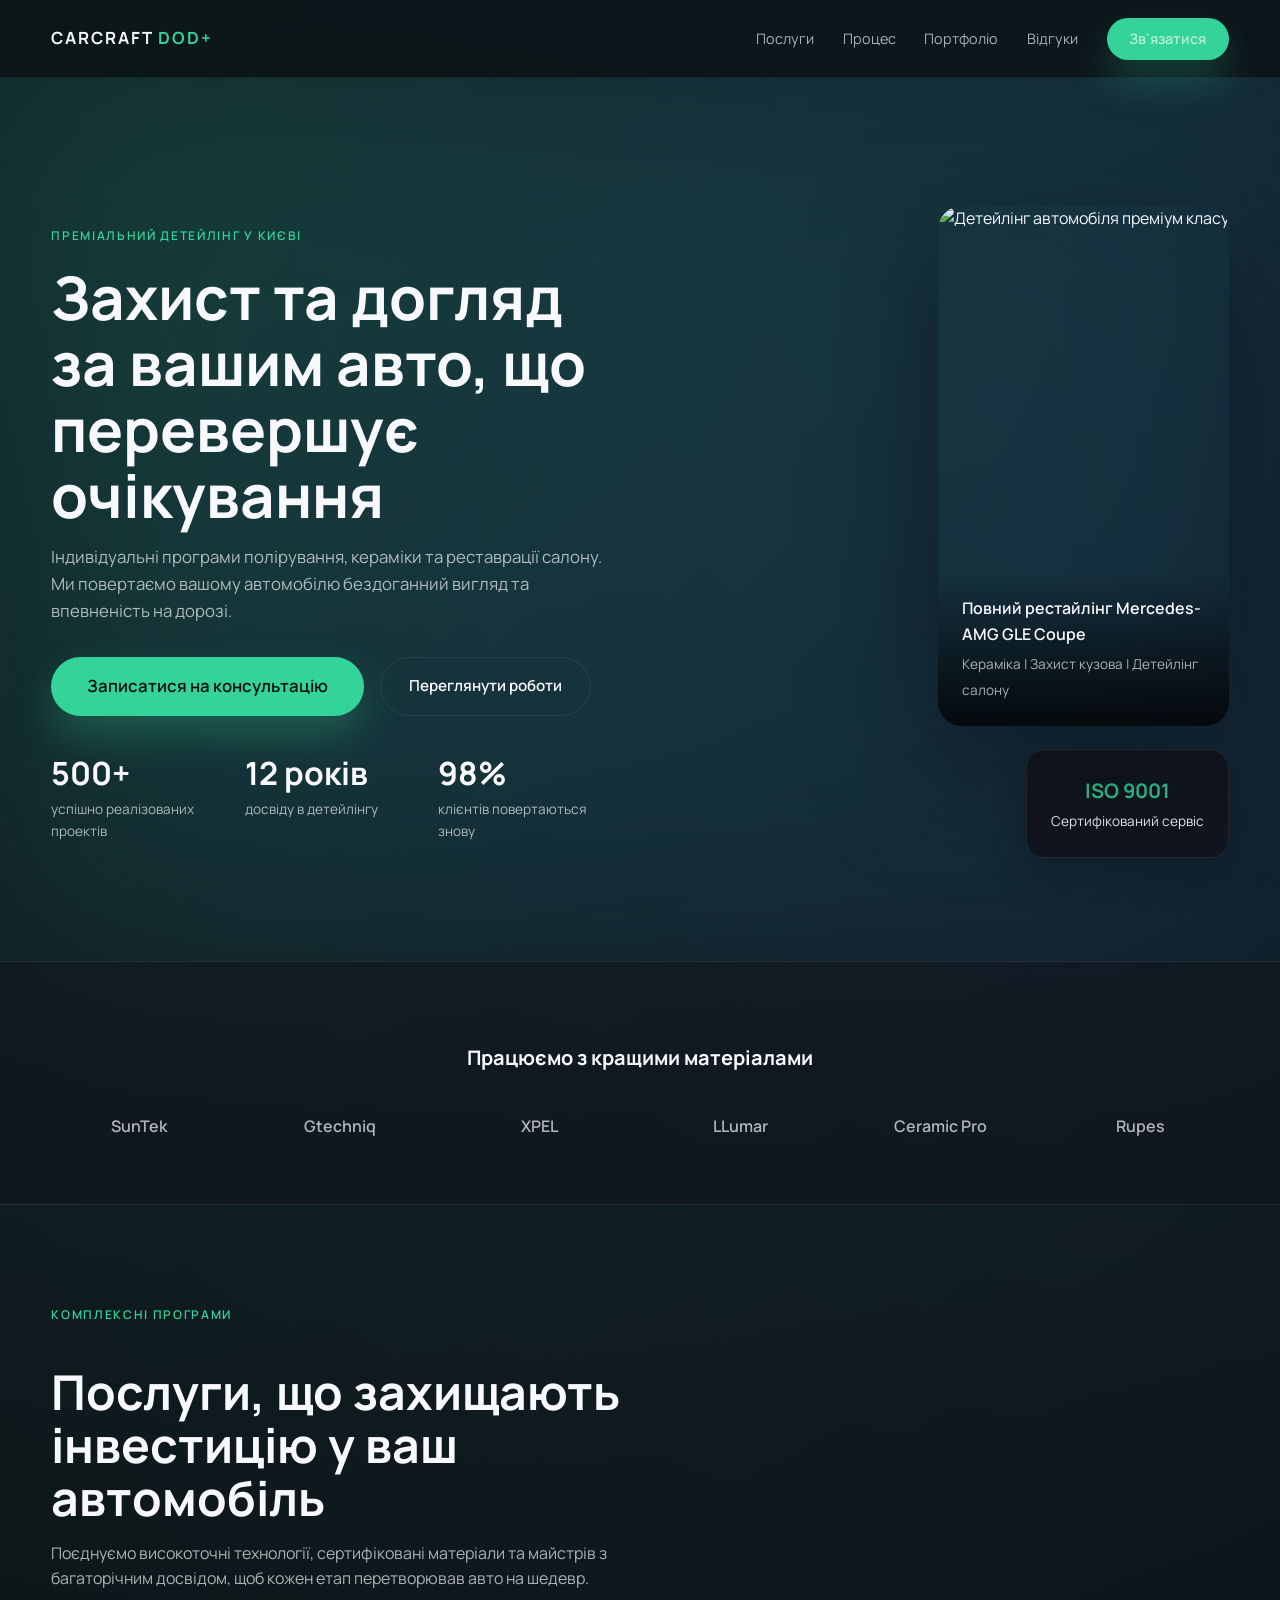
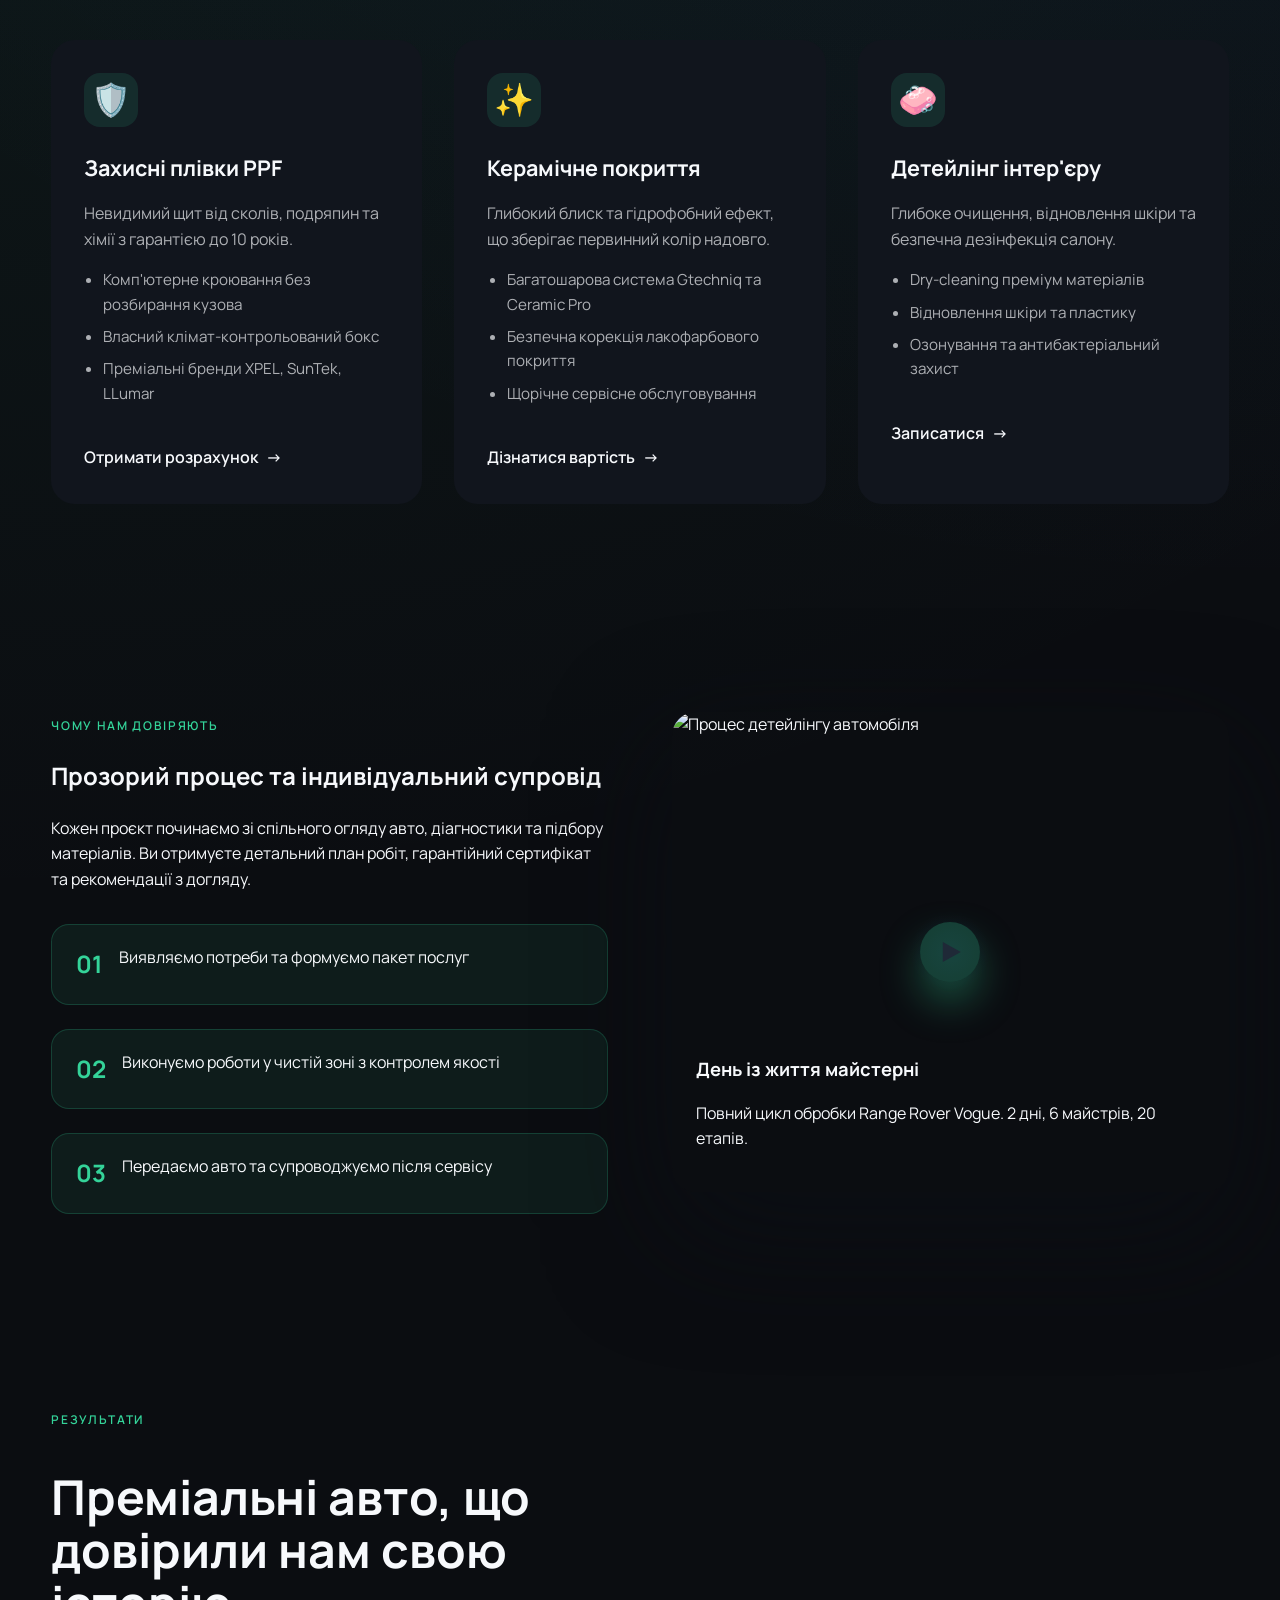
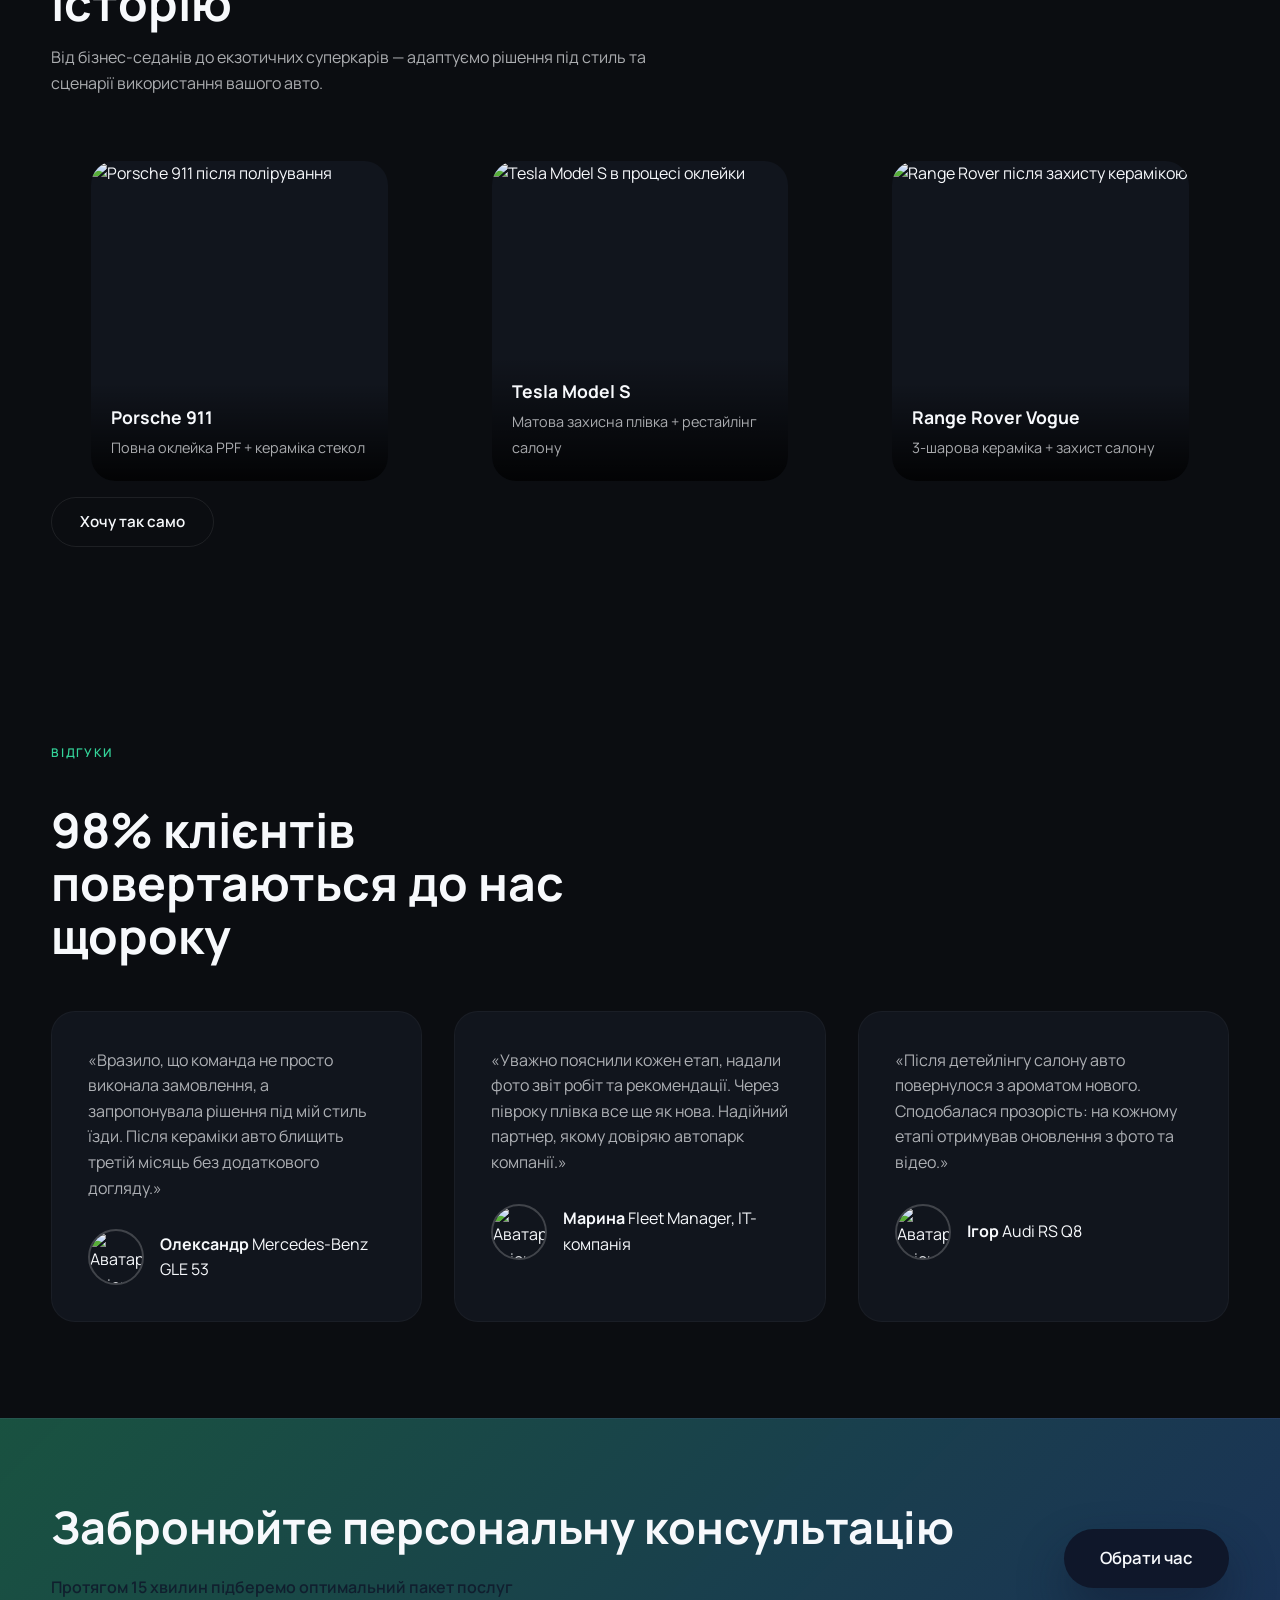
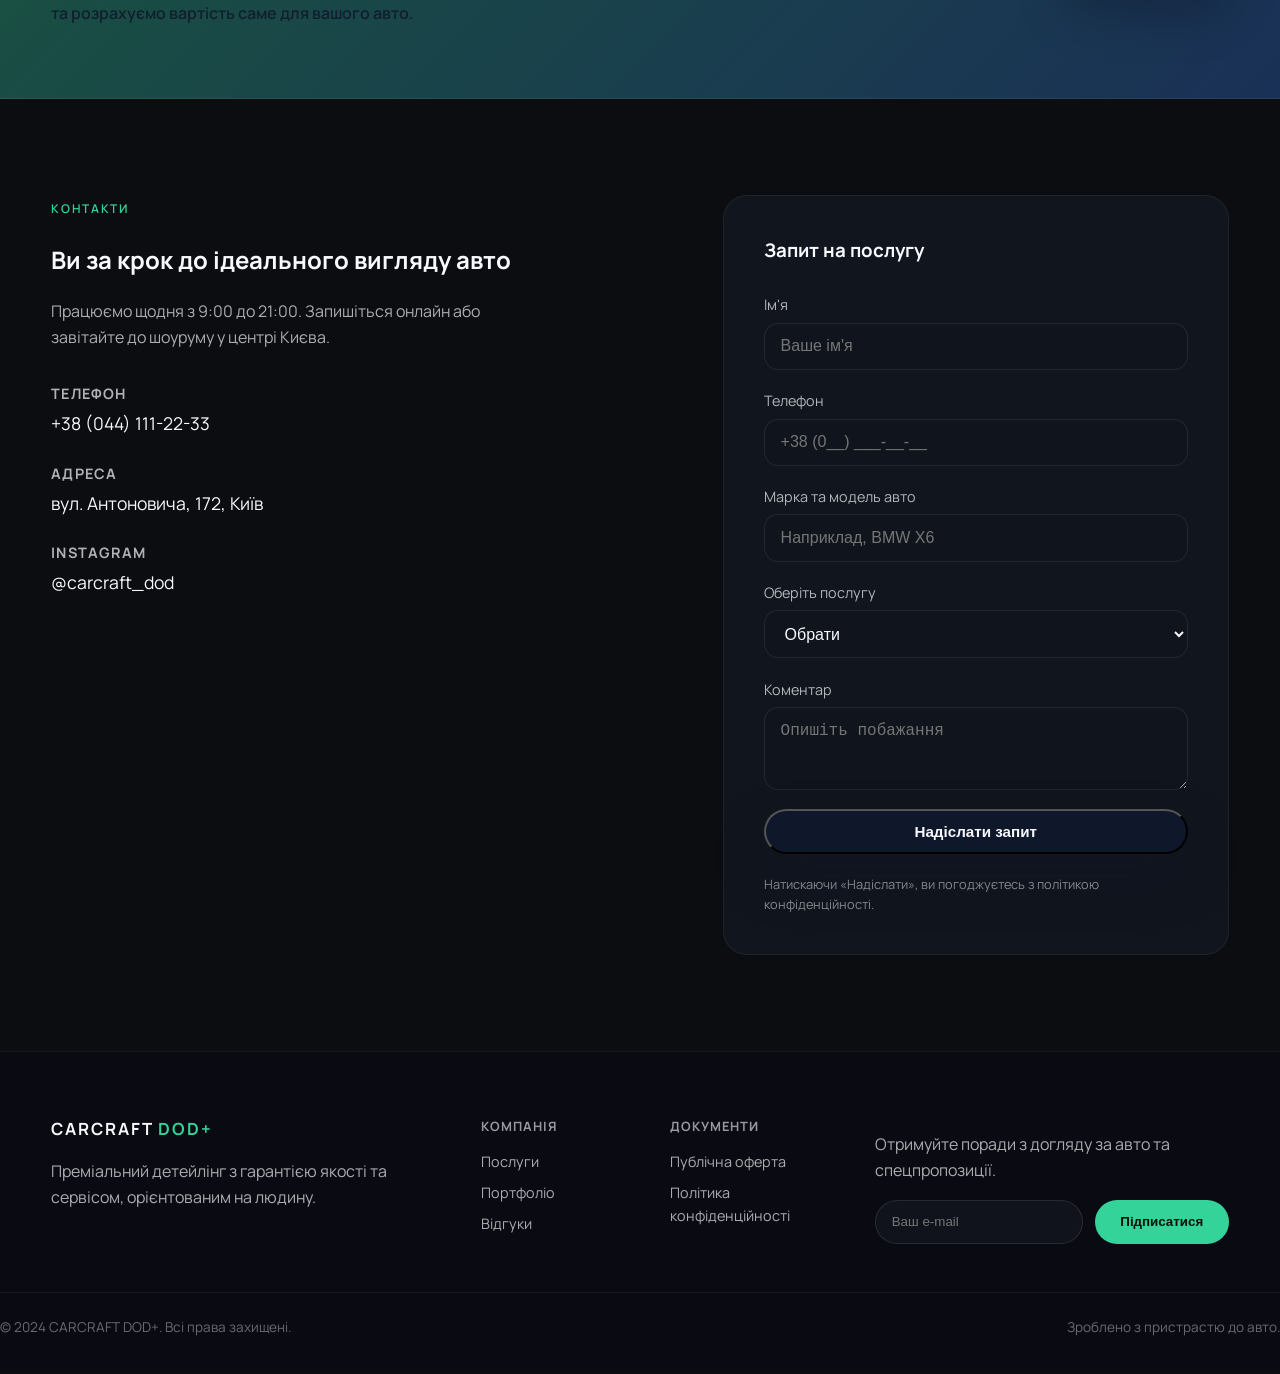
==== index.html @ 5744768d "Create premium CARCRAFT landing page" ====
<!DOCTYPE html>
<html lang="uk">
<head>
  <meta charset="UTF-8" />
  <meta name="viewport" content="width=device-width, initial-scale=1.0" />
  <title>CARCRAFT DOD+ — комплексний догляд за авто</title>
  <meta name="description" content="CARCRAFT DOD+ — преміальний детейлінг, захист та персоналізований догляд за автомобілем у Києві." />
  <link rel="preconnect" href="https://fonts.googleapis.com" />
  <link rel="preconnect" href="https://fonts.gstatic.com" crossorigin />
  <link href="https://fonts.googleapis.com/css2?family=Manrope:wght@400;500;600;700;800&display=swap" rel="stylesheet" />
  <link rel="stylesheet" href="styles.css" />
</head>
<body>
  <header class="site-header">
    <div class="container">
      <a href="#" class="logo">CARCRAFT <span>DOD+</span></a>
      <nav class="main-nav" aria-label="Головна навігація">
        <a href="#services">Послуги</a>
        <a href="#process">Процес</a>
        <a href="#gallery">Портфоліо</a>
        <a href="#testimonials">Відгуки</a>
        <a href="#contact" class="btn btn-sm">Зв'язатися</a>
      </nav>
      <button class="nav-toggle" aria-label="Меню">
        <span></span>
        <span></span>
      </button>
    </div>
  </header>

  <main>
    <section class="hero" id="hero">
      <div class="container">
        <div class="hero-content">
          <span class="eyebrow">Преміальний детейлінг у Києві</span>
          <h1>
            Захист та догляд за вашим авто, що перевершує очікування
          </h1>
          <p>
            Індивідуальні програми полірування, кераміки та реставрації салону. Ми повертаємо вашому автомобілю бездоганний вигляд та впевненість на дорозі.
          </p>
          <div class="hero-actions">
            <a href="#contact" class="btn btn-lg">Записатися на консультацію</a>
            <a href="#gallery" class="btn btn-outline">Переглянути роботи</a>
          </div>
          <dl class="hero-stats">
            <div>
              <dt>500+</dt>
              <dd>успішно реалізованих проектів</dd>
            </div>
            <div>
              <dt>12 років</dt>
              <dd>досвіду в детейлінгу</dd>
            </div>
            <div>
              <dt>98%</dt>
              <dd>клієнтів повертаються знову</dd>
            </div>
          </dl>
        </div>
        <div class="hero-media">
          <div class="hero-card">
            <img src="https://images.unsplash.com/photo-1549921296-3fd62c8c3f36?auto=format&fit=crop&w=1600&q=80" alt="Детейлінг автомобіля преміум класу" />
            <div class="hero-card__overlay">
              <p>Повний рестайлінг Mercedes-AMG GLE Coupe</p>
              <span>Кераміка | Захист кузова | Детейлінг салону</span>
            </div>
          </div>
          <div class="hero-badge">
            <strong>ISO 9001</strong>
            <span>Сертифікований сервіс</span>
          </div>
        </div>
      </div>
      <div class="hero-gradient"></div>
    </section>

    <section class="brands" aria-label="Партнери та сертифікати">
      <div class="container">
        <h2 class="section-title">Працюємо з кращими матеріалами</h2>
        <div class="brands-logos">
          <span>SunTek</span>
          <span>Gtechniq</span>
          <span>XPEL</span>
          <span>LLumar</span>
          <span>Ceramic Pro</span>
          <span>Rupes</span>
        </div>
      </div>
    </section>

    <section class="services" id="services">
      <div class="container">
        <div class="section-heading">
          <span class="eyebrow">Комплексні програми</span>
          <h2>Послуги, що захищають інвестицію у ваш автомобіль</h2>
          <p>
            Поєднуємо високоточні технології, сертифіковані матеріали та майстрів з багаторічним досвідом, щоб кожен етап перетворював авто на шедевр.
          </p>
        </div>
        <div class="service-grid">
          <article class="service-card">
            <div class="service-card__icon">🛡️</div>
            <h3>Захисні плівки PPF</h3>
            <p>Невидимий щит від сколів, подряпин та хімії з гарантією до 10 років.</p>
            <ul>
              <li>Комп'ютерне кроювання без розбирання кузова</li>
              <li>Власний клімат-контрольований бокс</li>
              <li>Преміальні бренди XPEL, SunTek, LLumar</li>
            </ul>
            <a href="#contact" class="service-card__cta">Отримати розрахунок</a>
          </article>
          <article class="service-card">
            <div class="service-card__icon">✨</div>
            <h3>Керамічне покриття</h3>
            <p>Глибокий блиск та гідрофобний ефект, що зберігає первинний колір надовго.</p>
            <ul>
              <li>Багатошарова система Gtechniq та Ceramic Pro</li>
              <li>Безпечна корекція лакофарбового покриття</li>
              <li>Щорічне сервісне обслуговування</li>
            </ul>
            <a href="#contact" class="service-card__cta">Дізнатися вартість</a>
          </article>
          <article class="service-card">
            <div class="service-card__icon">🧼</div>
            <h3>Детейлінг інтер'єру</h3>
            <p>Глибоке очищення, відновлення шкіри та безпечна дезінфекція салону.</p>
            <ul>
              <li>Dry-cleaning преміум матеріалів</li>
              <li>Відновлення шкіри та пластику</li>
              <li>Озонування та антибактеріальний захист</li>
            </ul>
            <a href="#contact" class="service-card__cta">Записатися</a>
          </article>
        </div>
      </div>
    </section>

    <section class="process" id="process">
      <div class="container">
        <div class="process-text">
          <span class="eyebrow">Чому нам довіряють</span>
          <h2>Прозорий процес та індивідуальний супровід</h2>
          <p>
            Кожен проєкт починаємо зі спільного огляду авто, діагностики та підбору матеріалів. Ви отримуєте детальний план робіт, гарантійний сертифікат та рекомендації з догляду.
          </p>
          <div class="process-highlights">
            <div>
              <strong>01</strong>
              <span>Виявляємо потреби та формуємо пакет послуг</span>
            </div>
            <div>
              <strong>02</strong>
              <span>Виконуємо роботи у чистій зоні з контролем якості</span>
            </div>
            <div>
              <strong>03</strong>
              <span>Передаємо авто та супроводжуємо після сервісу</span>
            </div>
          </div>
        </div>
        <div class="process-media">
          <div class="video-card">
            <img src="https://images.unsplash.com/photo-1489515217757-5fd1be406fef?auto=format&fit=crop&w=1600&q=80" alt="Процес детейлінгу автомобіля" />
            <button class="play-button" aria-label="Переглянути відео про процес"></button>
            <div class="video-card__caption">
              <strong>День із життя майстерні</strong>
              <p>Повний цикл обробки Range Rover Vogue. 2 дні, 6 майстрів, 20 етапів.</p>
            </div>
          </div>
        </div>
      </div>
    </section>

    <section class="results" id="gallery">
      <div class="container">
        <div class="section-heading">
          <span class="eyebrow">Результати</span>
          <h2>Преміальні авто, що довірили нам свою історію</h2>
          <p>Від бізнес-седанів до екзотичних суперкарів — адаптуємо рішення під стиль та сценарії використання вашого авто.</p>
        </div>
        <div class="results-gallery">
          <figure class="gallery-item">
            <img src="https://images.unsplash.com/photo-1519641471654-76ce0107ad1b?auto=format&fit=crop&w=1200&q=80" alt="Porsche 911 після полірування" />
            <figcaption>
              <strong>Porsche 911</strong>
              <span>Повна оклейка PPF + кераміка стекол</span>
            </figcaption>
          </figure>
          <figure class="gallery-item">
            <img src="https://images.unsplash.com/photo-1523983388277-336a66bf9bcd?auto=format&fit=crop&w=1200&q=80" alt="Tesla Model S в процесі оклейки" />
            <figcaption>
              <strong>Tesla Model S</strong>
              <span>Матова захисна плівка + рестайлінг салону</span>
            </figcaption>
          </figure>
          <figure class="gallery-item">
            <img src="https://images.unsplash.com/photo-1503736334956-4c8f8e92946d?auto=format&fit=crop&w=1200&q=80" alt="Range Rover після захисту керамікою" />
            <figcaption>
              <strong>Range Rover Vogue</strong>
              <span>3-шарова кераміка + захист салону</span>
            </figcaption>
          </figure>
        </div>
        <a href="#contact" class="btn btn-outline">Хочу так само</a>
      </div>
    </section>

    <section class="testimonials" id="testimonials">
      <div class="container">
        <div class="section-heading">
          <span class="eyebrow">Відгуки</span>
          <h2>98% клієнтів повертаються до нас щороку</h2>
        </div>
        <div class="testimonial-grid">
          <article class="testimonial-card">
            <blockquote>
              «Вразило, що команда не просто виконала замовлення, а запропонувала рішення під мій стиль їзди. Після кераміки авто блищить третій місяць без додаткового догляду.»
            </blockquote>
            <div class="testimonial-author">
              <img src="https://images.unsplash.com/photo-1535713875002-d1d0cf377fde?auto=format&fit=crop&w=200&q=80" alt="Аватар клієнта" />
              <div>
                <strong>Олександр</strong>
                <span>Mercedes-Benz GLE 53</span>
              </div>
            </div>
          </article>
          <article class="testimonial-card">
            <blockquote>
              «Уважно пояснили кожен етап, надали фото звіт робіт та рекомендації. Через півроку плівка все ще як нова. Надійний партнер, якому довіряю автопарк компанії.»
            </blockquote>
            <div class="testimonial-author">
              <img src="https://images.unsplash.com/photo-1544723795-3fb6469f5b39?auto=format&fit=crop&w=200&q=80" alt="Аватар клієнта" />
              <div>
                <strong>Марина</strong>
                <span>Fleet Manager, IT-компанія</span>
              </div>
            </div>
          </article>
          <article class="testimonial-card">
            <blockquote>
              «Після детейлінгу салону авто повернулося з ароматом нового. Сподобалася прозорість: на кожному етапі отримував оновлення з фото та відео.»
            </blockquote>
            <div class="testimonial-author">
              <img src="https://images.unsplash.com/photo-1521572267360-ee0c2909d518?auto=format&fit=crop&w=200&q=80" alt="Аватар клієнта" />
              <div>
                <strong>Ігор</strong>
                <span>Audi RS Q8</span>
              </div>
            </div>
          </article>
        </div>
      </div>
    </section>

    <section class="cta" id="cta">
      <div class="container">
        <div class="cta-content">
          <h2>Забронюйте персональну консультацію</h2>
          <p>Протягом 15 хвилин підберемо оптимальний пакет послуг та розрахуємо вартість саме для вашого авто.</p>
        </div>
        <a href="#contact" class="btn btn-lg btn-dark">Обрати час</a>
      </div>
    </section>

    <section class="contact" id="contact">
      <div class="container">
        <div class="contact-intro">
          <span class="eyebrow">Контакти</span>
          <h2>Ви за крок до ідеального вигляду авто</h2>
          <p>Працюємо щодня з 9:00 до 21:00. Запишіться онлайн або завітайте до шоуруму у центрі Києва.</p>
          <div class="contact-details">
            <div>
              <strong>Телефон</strong>
              <a href="tel:+380441112233">+38 (044) 111-22-33</a>
            </div>
            <div>
              <strong>Адреса</strong>
              <span>вул. Антоновича, 172, Київ</span>
            </div>
            <div>
              <strong>Instagram</strong>
              <a href="https://instagram.com/carcraft_dod" target="_blank" rel="noopener">@carcraft_dod</a>
            </div>
          </div>
        </div>
        <form class="contact-form">
          <h3>Запит на послугу</h3>
          <label>
            Ім'я
            <input type="text" name="name" placeholder="Ваше ім'я" required />
          </label>
          <label>
            Телефон
            <input type="tel" name="phone" placeholder="+38 (0__) ___-__-__" required />
          </label>
          <label>
            Марка та модель авто
            <input type="text" name="car" placeholder="Наприклад, BMW X6" required />
          </label>
          <label>
            Оберіть послугу
            <select name="service" required>
              <option value="">Обрати</option>
              <option value="ppf">Захисна плівка PPF</option>
              <option value="ceramic">Керамічне покриття</option>
              <option value="interior">Детейлінг салону</option>
              <option value="complex">Комплексний пакет</option>
            </select>
          </label>
          <label>
            Коментар
            <textarea name="message" rows="3" placeholder="Опишіть побажання"></textarea>
          </label>
          <button type="submit" class="btn btn-dark">Надіслати запит</button>
          <p class="form-note">Натискаючи «Надіслати», ви погоджуєтесь з політикою конфіденційності.</p>
        </form>
      </div>
    </section>
  </main>

  <footer class="site-footer">
    <div class="container">
      <div class="footer-brand">
        <a href="#" class="logo">CARCRAFT <span>DOD+</span></a>
        <p>Преміальний детейлінг з гарантією якості та сервісом, орієнтованим на людину.</p>
      </div>
      <div class="footer-links">
        <div>
          <strong>Компанія</strong>
          <a href="#services">Послуги</a>
          <a href="#gallery">Портфоліо</a>
          <a href="#testimonials">Відгуки</a>
        </div>
        <div>
          <strong>Документи</strong>
          <a href="#">Публічна оферта</a>
          <a href="#">Політика конфіденційності</a>
        </div>
      </div>
      <div class="footer-cta">
        <p>Отримуйте поради з догляду за авто та спецпропозиції.</p>
        <form class="newsletter" aria-label="Підписка на новини">
          <input type="email" placeholder="Ваш e-mail" required />
          <button type="submit">Підписатися</button>
        </form>
      </div>
    </div>
    <div class="footer-bottom">
      <span>© 2024 CARCRAFT DOD+. Всі права захищені.</span>
      <span>Зроблено з пристрастю до авто.</span>
    </div>
  </footer>

  <script>
    const navToggle = document.querySelector('.nav-toggle');
    const nav = document.querySelector('.main-nav');

    navToggle.addEventListener('click', () => {
      nav.classList.toggle('is-open');
      navToggle.classList.toggle('is-active');
    });
  </script>
</body>
</html>
---- styles.css ----
:root {
  --bg: #0b0d11;
  --bg-soft: #11151d;
  --bg-alt: #171c26;
  --accent: #34d399;
  --accent-soft: rgba(52, 211, 153, 0.1);
  --text: #f7f9fc;
  --text-muted: rgba(247, 249, 252, 0.68);
  --border: rgba(255, 255, 255, 0.08);
  --gradient: linear-gradient(135deg, rgba(52, 211, 153, 0.35), rgba(59, 130, 246, 0.3));
  --container-width: min(1180px, 92vw);
  --shadow: 0 40px 120px rgba(12, 15, 22, 0.6);
  --radius-lg: 24px;
  --radius-md: 18px;
  --radius-sm: 12px;
}

* {
  box-sizing: border-box;
}

body {
  margin: 0;
  font-family: 'Manrope', sans-serif;
  background: radial-gradient(circle at top left, rgba(52, 211, 153, 0.12), transparent 40%),
    radial-gradient(circle at top right, rgba(59, 130, 246, 0.12), transparent 35%), var(--bg);
  color: var(--text);
  line-height: 1.6;
  overflow-x: hidden;
}

a {
  color: inherit;
  text-decoration: none;
}

img {
  max-width: 100%;
  display: block;
  border-radius: var(--radius-md);
}

.container {
  width: var(--container-width);
  margin: 0 auto;
}

.eyebrow {
  display: inline-flex;
  align-items: center;
  gap: 0.5rem;
  letter-spacing: 0.14em;
  text-transform: uppercase;
  font-weight: 600;
  font-size: 0.75rem;
  color: var(--accent);
}

.section-heading {
  max-width: 620px;
  margin-bottom: 3rem;
}

.section-heading h2 {
  font-size: clamp(2rem, 4vw, 3rem);
  line-height: 1.1;
  margin-bottom: 1rem;
}

.section-heading p {
  color: var(--text-muted);
}

.btn {
  display: inline-flex;
  align-items: center;
  justify-content: center;
  gap: 0.5rem;
  border-radius: 999px;
  padding: 0.75rem 1.75rem;
  font-weight: 600;
  font-size: 0.95rem;
  transition: transform 0.2s ease, box-shadow 0.2s ease, background 0.2s ease, color 0.2s ease;
}

.btn-lg {
  padding: 1rem 2.25rem;
  font-size: 1.05rem;
}

.btn-sm {
  padding: 0.6rem 1.4rem;
  font-size: 0.85rem;
}

.btn,
.btn-dark {
  background: var(--accent);
  color: #02120a;
  box-shadow: 0 20px 40px rgba(52, 211, 153, 0.25);
}

.btn:hover,
.btn:focus-visible {
  transform: translateY(-2px);
  box-shadow: 0 24px 48px rgba(52, 211, 153, 0.35);
}

.btn-outline {
  border: 1px solid var(--border);
  background: transparent;
  color: var(--text);
  box-shadow: none;
}

.btn-outline:hover,
.btn-outline:focus-visible {
  border-color: rgba(247, 249, 252, 0.3);
  background: rgba(247, 249, 252, 0.08);
}

.btn-dark {
  background: #0f172a;
  color: var(--text);
  box-shadow: 0 24px 48px rgba(15, 23, 42, 0.45);
}

.btn-dark:hover,
.btn-dark:focus-visible {
  background: #111c36;
}

.site-header {
  position: sticky;
  top: 0;
  z-index: 1000;
  backdrop-filter: blur(18px);
  background: rgba(11, 13, 17, 0.7);
  border-bottom: 1px solid rgba(255, 255, 255, 0.05);
}

.site-header .container {
  display: flex;
  align-items: center;
  justify-content: space-between;
  padding: 1.1rem 0;
}

.logo {
  font-size: 1.05rem;
  font-weight: 700;
  letter-spacing: 0.12em;
  text-transform: uppercase;
}

.logo span {
  color: var(--accent);
}

.main-nav {
  display: flex;
  align-items: center;
  gap: 1.8rem;
}

.main-nav a {
  color: var(--text-muted);
  font-size: 0.9rem;
  transition: color 0.2s ease;
}

.main-nav a:hover,
.main-nav a:focus-visible {
  color: var(--text);
}

.nav-toggle {
  display: none;
  width: 42px;
  height: 42px;
  border: 1px solid var(--border);
  background: transparent;
  border-radius: 50%;
  position: relative;
}

.nav-toggle span {
  position: absolute;
  left: 50%;
  width: 18px;
  height: 2px;
  background: var(--text);
  transform: translateX(-50%);
  transition: transform 0.2s ease, opacity 0.2s ease;
}

.nav-toggle span:first-child {
  top: 16px;
}

.nav-toggle span:last-child {
  bottom: 16px;
}

.nav-toggle.is-active span:first-child {
  transform: translate(-50%, 5px) rotate(45deg);
}

.nav-toggle.is-active span:last-child {
  transform: translate(-50%, -5px) rotate(-45deg);
}

.hero {
  position: relative;
  padding: clamp(6rem, 10vw, 9rem) 0 clamp(5rem, 8vw, 8rem);
}

.hero .container {
  display: grid;
  grid-template-columns: repeat(2, minmax(0, 1fr));
  gap: 4rem;
  align-items: center;
}

.hero-content h1 {
  font-size: clamp(2.75rem, 5vw, 3.75rem);
  line-height: 1.1;
  margin: 1rem 0;
}

.hero-content p {
  color: var(--text-muted);
  font-size: 1.05rem;
  margin-bottom: 2rem;
}

.hero-actions {
  display: flex;
  flex-wrap: wrap;
  gap: 1rem;
  margin-bottom: 2rem;
}

.hero-stats {
  display: grid;
  grid-template-columns: repeat(3, minmax(0, 1fr));
  gap: 1.5rem;
  margin: 0;
}

.hero-stats dt {
  font-size: 2rem;
  font-weight: 700;
}

.hero-stats dd {
  margin: 0;
  color: var(--text-muted);
  font-size: 0.85rem;
}

.hero-media {
  position: relative;
  display: grid;
  gap: 1.5rem;
  justify-items: end;
}

.hero-card {
  position: relative;
  border-radius: var(--radius-lg);
  overflow: hidden;
  box-shadow: var(--shadow);
}

.hero-card img {
  height: 520px;
  object-fit: cover;
}

.hero-card__overlay {
  position: absolute;
  bottom: 0;
  left: 0;
  right: 0;
  padding: 1.5rem;
  background: linear-gradient(180deg, transparent, rgba(0, 0, 0, 0.8));
}

.hero-card__overlay p {
  font-weight: 600;
  margin: 0 0 0.25rem;
}

.hero-card__overlay span {
  font-size: 0.85rem;
  color: var(--text-muted);
}

.hero-badge {
  display: inline-flex;
  flex-direction: column;
  align-items: center;
  gap: 0.25rem;
  padding: 1.5rem;
  border-radius: var(--radius-md);
  border: 1px solid var(--border);
  background: var(--bg-soft);
  font-size: 0.85rem;
  box-shadow: 0 20px 40px rgba(0, 0, 0, 0.2);
}

.hero-badge strong {
  font-size: 1.25rem;
  color: var(--accent);
}

.hero-gradient {
  position: absolute;
  inset: 0;
  pointer-events: none;
  background: var(--gradient);
  opacity: 0.35;
  filter: blur(120px);
  z-index: -1;
}

.brands {
  padding: 4rem 0;
  border-block: 1px solid var(--border);
  background: rgba(17, 21, 29, 0.6);
  margin-bottom: 6rem;
}

.brands .section-title {
  text-align: center;
  font-size: 1.25rem;
  margin-bottom: 2.5rem;
}

.brands-logos {
  display: grid;
  grid-template-columns: repeat(auto-fit, minmax(120px, 1fr));
  gap: 1.5rem;
  text-align: center;
  font-weight: 600;
  color: rgba(247, 249, 252, 0.7);
}

.services {
  padding-bottom: 7rem;
}

.service-grid {
  display: grid;
  grid-template-columns: repeat(3, minmax(0, 1fr));
  gap: 2rem;
}

.service-card {
  padding: 2rem;
  border-radius: var(--radius-lg);
  background: var(--bg-soft);
  border: 1px solid transparent;
  transition: transform 0.3s ease, border 0.3s ease, box-shadow 0.3s ease;
  position: relative;
  overflow: hidden;
}

.service-card::after {
  content: '';
  position: absolute;
  inset: 0;
  background: var(--gradient);
  opacity: 0;
  transition: opacity 0.3s ease;
  z-index: -1;
}

.service-card:hover,
.service-card:focus-within {
  transform: translateY(-6px);
  border-color: rgba(52, 211, 153, 0.35);
  box-shadow: 0 30px 60px rgba(7, 12, 20, 0.45);
}

.service-card:hover::after,
.service-card:focus-within::after {
  opacity: 0.18;
}

.service-card__icon {
  font-size: 2rem;
  display: inline-flex;
  width: 54px;
  height: 54px;
  align-items: center;
  justify-content: center;
  border-radius: 16px;
  background: rgba(52, 211, 153, 0.12);
  color: var(--accent);
  margin-bottom: 1.5rem;
}

.service-card h3 {
  margin: 0 0 1rem;
  font-size: 1.35rem;
}

.service-card p {
  color: var(--text-muted);
}

.service-card ul {
  padding-left: 1.2rem;
  color: var(--text-muted);
  font-size: 0.95rem;
}

.service-card li {
  margin-bottom: 0.5rem;
}

.service-card__cta {
  display: inline-flex;
  align-items: center;
  gap: 0.5rem;
  margin-top: 1.5rem;
  font-weight: 600;
}

.service-card__cta::after {
  content: '→';
  transition: transform 0.2s ease;
}

.service-card__cta:hover::after,
.service-card__cta:focus-visible::after {
  transform: translateX(4px);
}

.process {
  display: grid;
  align-items: center;
  padding: 6rem 0;
}

.process .container {
  display: grid;
  grid-template-columns: repeat(2, minmax(0, 1fr));
  gap: 4rem;
}

.process-highlights {
  display: grid;
  gap: 1.5rem;
  margin-top: 2rem;
}

.process-highlights div {
  display: grid;
  grid-template-columns: auto 1fr;
  gap: 1rem;
  align-items: start;
  padding: 1.25rem 1.5rem;
  border-radius: var(--radius-md);
  background: rgba(52, 211, 153, 0.08);
  border: 1px solid rgba(52, 211, 153, 0.2);
}

.process-highlights strong {
  font-size: 1.5rem;
  color: var(--accent);
}

.process-media {
  position: relative;
}

.video-card {
  position: relative;
  border-radius: var(--radius-lg);
  overflow: hidden;
  box-shadow: var(--shadow);
}

.video-card img {
  height: 480px;
  object-fit: cover;
}

.play-button {
  position: absolute;
  inset: 0;
  margin: auto;
  width: 80px;
  height: 80px;
  border-radius: 50%;
  border: none;
  background: radial-gradient(circle, rgba(15, 23, 42, 0.65) 0%, rgba(15, 23, 42, 0.1) 60%, transparent 70%);
  cursor: pointer;
}

.play-button::before {
  content: '';
  position: absolute;
  inset: 0;
  margin: auto;
  width: 60px;
  height: 60px;
  border-radius: 50%;
  background: rgba(52, 211, 153, 0.25);
  box-shadow: 0 20px 40px rgba(52, 211, 153, 0.35);
}

.play-button::after {
  content: '';
  position: absolute;
  top: 50%;
  left: 50%;
  transform: translate(-40%, -50%);
  border-style: solid;
  border-width: 10px 0 10px 18px;
  border-color: transparent transparent transparent #1f2937;
}

.video-card__caption {
  position: absolute;
  bottom: 0;
  left: 0;
  right: 0;
  padding: 1.5rem;
  background: linear-gradient(180deg, transparent, rgba(11, 13, 17, 0.9));
}

.video-card__caption strong {
  display: block;
  margin-bottom: 0.5rem;
  font-size: 1.15rem;
}

.results {
  padding: 6rem 0;
}

.results-gallery {
  display: grid;
  grid-template-columns: repeat(3, minmax(0, 1fr));
  gap: 1.5rem;
}

.gallery-item {
  position: relative;
  border-radius: var(--radius-lg);
  overflow: hidden;
  background: var(--bg-soft);
}

.gallery-item img {
  height: 320px;
  width: 100%;
  object-fit: cover;
}

.gallery-item figcaption {
  position: absolute;
  inset: auto 0 0;
  padding: 1.25rem;
  background: linear-gradient(180deg, transparent, rgba(0, 0, 0, 0.85));
}

.gallery-item strong {
  display: block;
  font-size: 1.1rem;
  margin-bottom: 0.25rem;
}

.gallery-item span {
  color: var(--text-muted);
  font-size: 0.9rem;
}

.testimonials {
  padding: 6rem 0;
}

.testimonial-grid {
  display: grid;
  grid-template-columns: repeat(3, minmax(0, 1fr));
  gap: 2rem;
}

.testimonial-card {
  background: var(--bg-soft);
  border-radius: var(--radius-lg);
  padding: 2.25rem;
  border: 1px solid rgba(255, 255, 255, 0.04);
  position: relative;
  overflow: hidden;
}

.testimonial-card::after {
  content: '';
  position: absolute;
  inset: 0;
  background: linear-gradient(135deg, rgba(52, 211, 153, 0.16), transparent);
  opacity: 0;
  transition: opacity 0.3s ease;
}

.testimonial-card:hover::after {
  opacity: 1;
}

.testimonial-card blockquote {
  margin: 0 0 1.75rem;
  font-size: 1rem;
  color: var(--text-muted);
}

.testimonial-author {
  display: flex;
  align-items: center;
  gap: 1rem;
}

.testimonial-author img {
  width: 56px;
  height: 56px;
  border-radius: 50%;
  object-fit: cover;
  border: 2px solid rgba(255, 255, 255, 0.2);
}

.cta {
  padding: 4.5rem 0;
  background: var(--gradient);
  border-block: 1px solid rgba(255, 255, 255, 0.05);
}

.cta .container {
  display: flex;
  justify-content: space-between;
  align-items: center;
  gap: 3rem;
}

.cta h2 {
  margin: 0 0 0.75rem;
  font-size: clamp(2rem, 4vw, 2.8rem);
}

.cta p {
  margin: 0;
  color: rgba(15, 23, 42, 0.85);
  max-width: 480px;
  font-weight: 600;
}

.contact {
  padding: 6rem 0;
}

.contact .container {
  display: grid;
  grid-template-columns: 1.2fr 1fr;
  gap: 4rem;
}

.contact-intro p {
  color: var(--text-muted);
  max-width: 460px;
}

.contact-details {
  display: grid;
  gap: 1.5rem;
  margin-top: 2rem;
}

.contact-details strong {
  display: block;
  margin-bottom: 0.25rem;
  font-size: 0.9rem;
  text-transform: uppercase;
  letter-spacing: 0.08em;
  color: rgba(247, 249, 252, 0.7);
}

.contact-details a,
.contact-details span {
  font-size: 1.1rem;
}

.contact-form {
  padding: 2.5rem;
  border-radius: var(--radius-lg);
  background: var(--bg-soft);
  border: 1px solid rgba(255, 255, 255, 0.06);
  display: grid;
  gap: 1.2rem;
}

.contact-form h3 {
  margin: 0 0 0.5rem;
}

.contact-form label {
  display: grid;
  gap: 0.4rem;
  font-size: 0.9rem;
  color: rgba(247, 249, 252, 0.7);
}

.contact-form input,
.contact-form select,
.contact-form textarea {
  width: 100%;
  padding: 0.85rem 1rem;
  border-radius: 14px;
  border: 1px solid rgba(255, 255, 255, 0.08);
  background: rgba(17, 21, 29, 0.9);
  color: var(--text);
  font-size: 1rem;
  transition: border-color 0.2s ease, box-shadow 0.2s ease;
}

.contact-form input:focus,
.contact-form select:focus,
.contact-form textarea:focus {
  border-color: rgba(52, 211, 153, 0.5);
  box-shadow: 0 0 0 4px rgba(52, 211, 153, 0.15);
  outline: none;
}

.contact-form textarea {
  resize: vertical;
}

.form-note {
  margin: 0;
  font-size: 0.8rem;
  color: rgba(247, 249, 252, 0.5);
}

.site-footer {
  padding: 4rem 0 2rem;
  background: rgba(10, 12, 18, 0.9);
  border-top: 1px solid rgba(255, 255, 255, 0.05);
}

.site-footer .container {
  display: grid;
  grid-template-columns: 1.1fr 1fr 1fr;
  gap: 2.5rem;
  align-items: start;
}

.site-footer p {
  color: var(--text-muted);
}

.footer-links {
  display: grid;
  grid-template-columns: repeat(2, minmax(0, 1fr));
  gap: 1.5rem;
}

.footer-links strong {
  display: block;
  margin-bottom: 0.8rem;
  text-transform: uppercase;
  letter-spacing: 0.08em;
  font-size: 0.8rem;
  color: rgba(247, 249, 252, 0.6);
}

.footer-links a {
  display: block;
  color: var(--text-muted);
  margin-bottom: 0.5rem;
  font-size: 0.9rem;
}

.newsletter {
  display: flex;
  gap: 0.75rem;
  margin-top: 1rem;
}

.newsletter input {
  flex: 1;
  padding: 0.85rem 1rem;
  border-radius: 999px;
  border: 1px solid rgba(255, 255, 255, 0.1);
  background: rgba(17, 21, 29, 0.9);
  color: var(--text);
}

.newsletter button {
  padding: 0.85rem 1.6rem;
  border-radius: 999px;
  border: none;
  background: var(--accent);
  color: #02120a;
  font-weight: 600;
  cursor: pointer;
  transition: transform 0.2s ease;
}

.newsletter button:hover,
.newsletter button:focus-visible {
  transform: translateY(-2px);
}

.footer-bottom {
  margin-top: 3rem;
  padding-top: 1.5rem;
  border-top: 1px solid rgba(255, 255, 255, 0.05);
  display: flex;
  justify-content: space-between;
  color: rgba(247, 249, 252, 0.4);
  font-size: 0.85rem;
}

@media (max-width: 1100px) {
  .hero .container,
  .process .container,
  .contact .container {
    grid-template-columns: 1fr;
  }

  .hero-media,
  .process-media {
    order: -1;
  }

  .hero-media {
    justify-items: center;
  }

  .hero-card img,
  .video-card img {
    height: 420px;
  }

  .service-grid,
  .results-gallery,
  .testimonial-grid,
  .site-footer .container {
    grid-template-columns: repeat(2, minmax(0, 1fr));
  }
}

@media (max-width: 768px) {
  .site-header .container {
    padding-inline: 1rem;
  }

  .main-nav {
    position: absolute;
    top: calc(100% + 1rem);
    right: 1rem;
    flex-direction: column;
    align-items: stretch;
    gap: 1rem;
    background: rgba(11, 13, 17, 0.95);
    padding: 1.25rem;
    border-radius: var(--radius-md);
    border: 1px solid rgba(255, 255, 255, 0.08);
    box-shadow: 0 20px 40px rgba(0, 0, 0, 0.35);
    transform-origin: top right;
    transform: scale(0.9);
    opacity: 0;
    pointer-events: none;
    transition: opacity 0.2s ease, transform 0.2s ease;
  }

  .main-nav.is-open {
    opacity: 1;
    transform: scale(1);
    pointer-events: auto;
  }

  .nav-toggle {
    display: inline-flex;
  }

  .hero .container {
    gap: 3rem;
  }

  .hero-stats {
    grid-template-columns: repeat(2, minmax(0, 1fr));
  }

  .brands {
    margin-bottom: 4rem;
  }

  .service-grid,
  .results-gallery,
  .testimonial-grid,
  .site-footer .container {
    grid-template-columns: 1fr;
  }

  .cta .container {
    flex-direction: column;
    text-align: center;
  }

  .cta p {
    color: rgba(15, 23, 42, 0.8);
  }

  .contact .container {
    gap: 2.5rem;
  }

  .newsletter {
    flex-direction: column;
  }

  .footer-bottom {
    flex-direction: column;
    gap: 0.75rem;
    text-align: center;
  }
}

@media (max-width: 520px) {
  body {
    font-size: 0.95rem;
  }

  .hero-card img,
  .video-card img {
    height: 360px;
  }

  .hero-stats {
    grid-template-columns: 1fr;
  }

  .cta h2 {
    font-size: 1.8rem;
  }
}
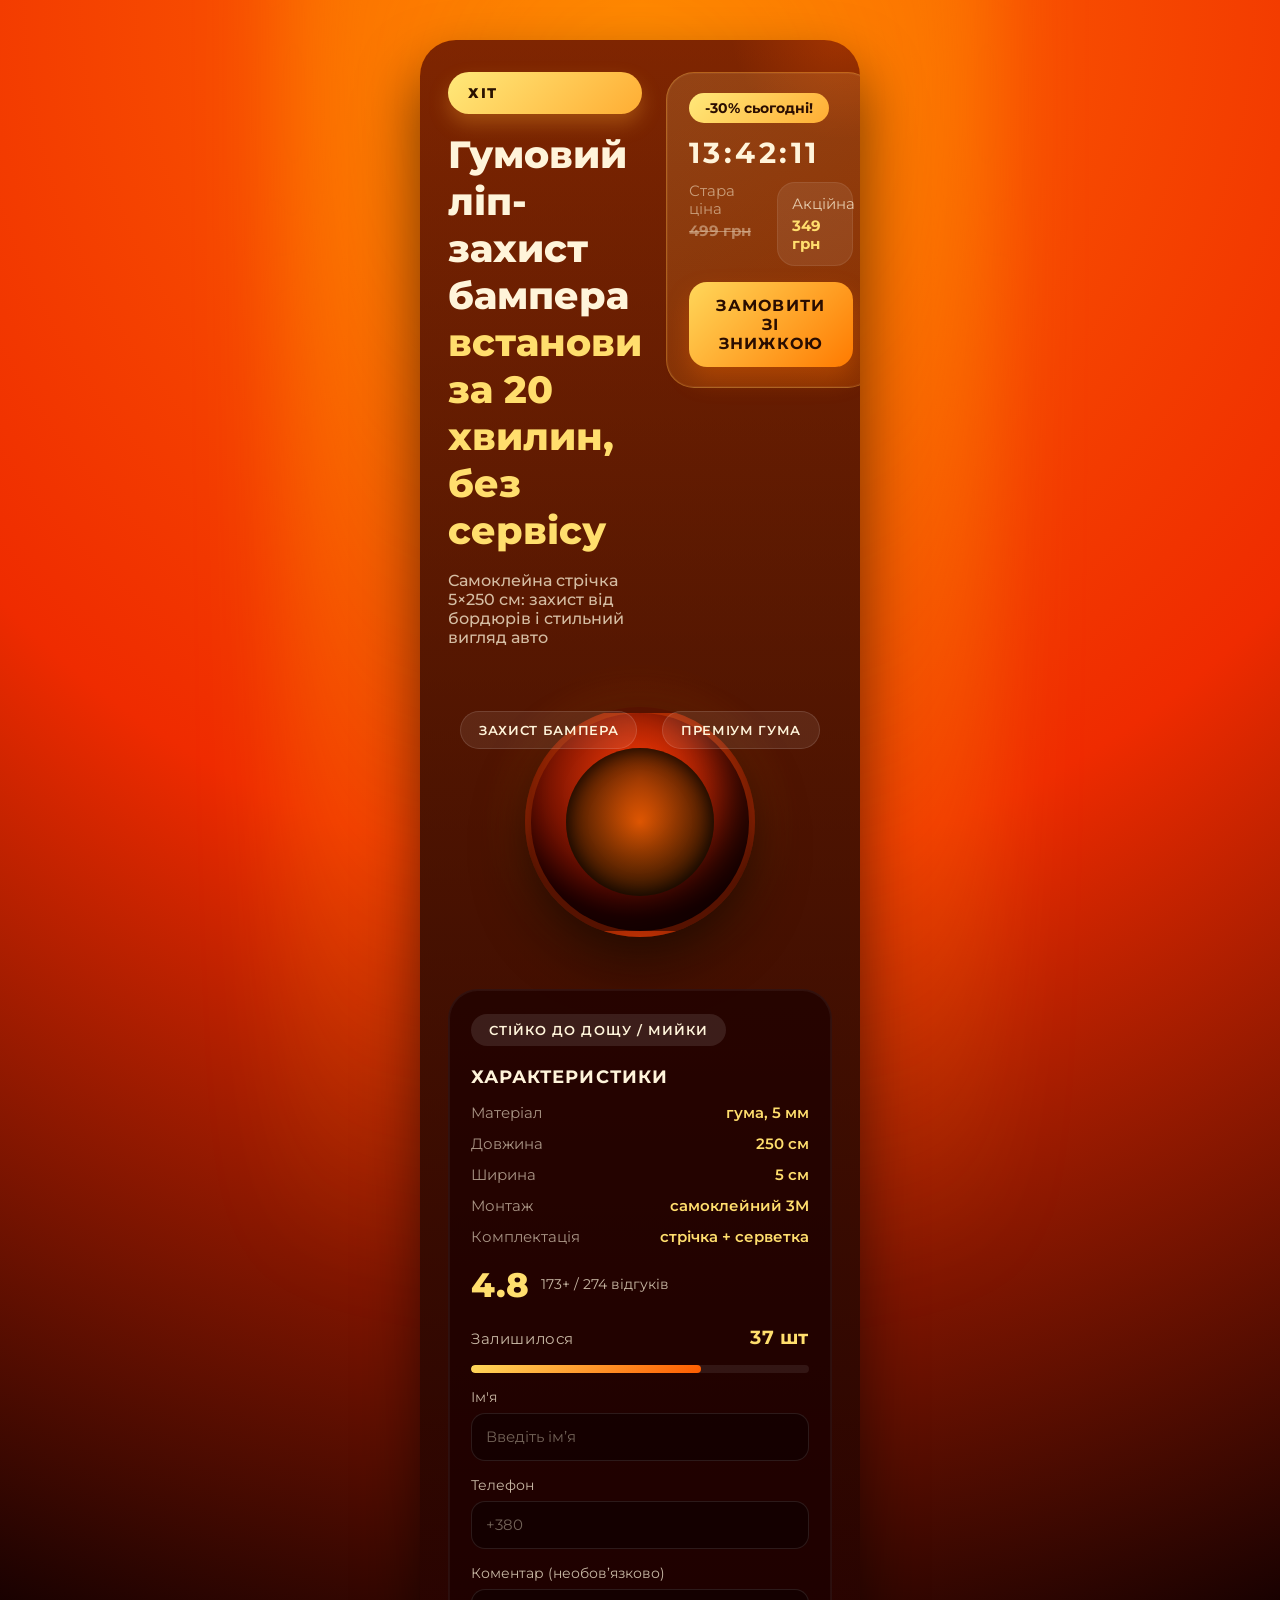
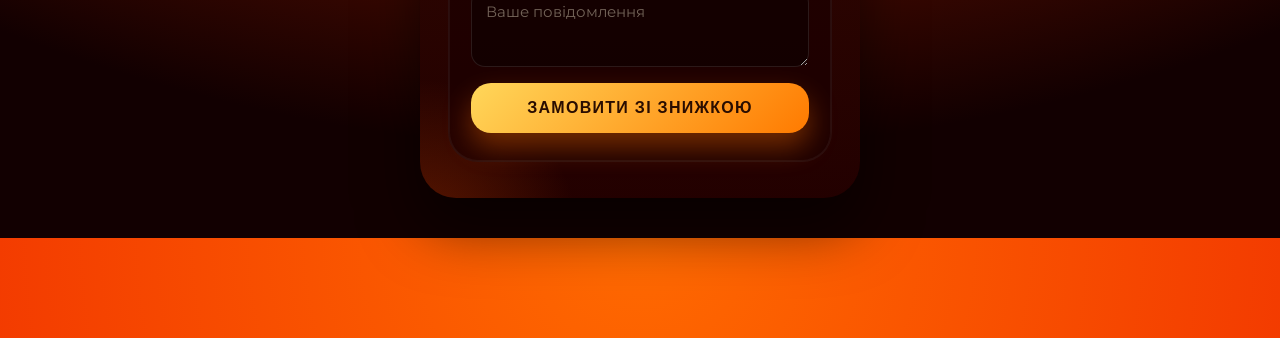
==== commit 1a6b9b03: "Rebuild bumper guard landing layout" ====
--- a/index.html
+++ b/index.html
@@ -1,365 +1,85 @@
 <!DOCTYPE html>
 <html lang="uk">
 <head>
-  <meta charset="UTF-8" />
-  <meta name="viewport" content="width=device-width, initial-scale=1.0" />
-  <title>CARCRAFT DOD+ — комплексний догляд за авто</title>
-  <meta name="description" content="CARCRAFT DOD+ — преміальний детейлінг, захист та персоналізований догляд за автомобілем у Києві." />
-  <link rel="preconnect" href="https://fonts.googleapis.com" />
-  <link rel="preconnect" href="https://fonts.gstatic.com" crossorigin />
-  <link href="https://fonts.googleapis.com/css2?family=Manrope:wght@400;500;600;700;800&display=swap" rel="stylesheet" />
-  <link rel="stylesheet" href="styles.css" />
+  <meta charset="UTF-8">
+  <meta name="viewport" content="width=device-width, initial-scale=1.0">
+  <title>Гумовий ліп-захист бампера</title>
+  <link rel="preconnect" href="https://fonts.googleapis.com">
+  <link rel="preconnect" href="https://fonts.gstatic.com" crossorigin>
+  <link href="https://fonts.googleapis.com/css2?family=Montserrat:wght@400;500;600;700;800&display=swap" rel="stylesheet">
+  <link rel="stylesheet" href="styles.css">
 </head>
 <body>
-  <header class="site-header">
-    <div class="container">
-      <a href="#" class="logo">CARCRAFT <span>DOD+</span></a>
-      <nav class="main-nav" aria-label="Головна навігація">
-        <a href="#services">Послуги</a>
-        <a href="#process">Процес</a>
-        <a href="#gallery">Портфоліо</a>
-        <a href="#testimonials">Відгуки</a>
-        <a href="#contact" class="btn btn-sm">Зв'язатися</a>
-      </nav>
-      <button class="nav-toggle" aria-label="Меню">
-        <span></span>
-        <span></span>
-      </button>
-    </div>
-  </header>
+  <main class="landing">
+    <section class="card">
+      <div class="card__header">
+        <div class="card__intro">
+          <span class="badge badge--hit">ХІТ</span>
+          <div class="headline">
+            <h1>Гумовий ліп-захист бампера<br><span>встанови за 20 хвилин, без сервісу</span></h1>
+            <p>Самоклейна стрічка 5×250 см: захист від бордюрів і стильний вигляд авто</p>
+          </div>
+        </div>
+        <div class="timer">
+          <span class="timer__discount">-30% сьогодні!</span>
+          <div class="timer__countdown">13:42:11</div>
+          <div class="timer__prices">
+            <div class="timer__old">Стара ціна <span>499 грн</span></div>
+            <div class="timer__current">Акційна <span>349 грн</span></div>
+          </div>
+          <a class="timer__cta" href="#order">Замовити зі знижкою</a>
+        </div>
+      </div>
 
-  <main>
-    <section class="hero" id="hero">
-      <div class="container">
-        <div class="hero-content">
-          <span class="eyebrow">Преміальний детейлінг у Києві</span>
-          <h1>
-            Захист та догляд за вашим авто, що перевершує очікування
-          </h1>
-          <p>
-            Індивідуальні програми полірування, кераміки та реставрації салону. Ми повертаємо вашому автомобілю бездоганний вигляд та впевненість на дорозі.
-          </p>
-          <div class="hero-actions">
-            <a href="#contact" class="btn btn-lg">Записатися на консультацію</a>
-            <a href="#gallery" class="btn btn-outline">Переглянути роботи</a>
-          </div>
-          <dl class="hero-stats">
-            <div>
-              <dt>500+</dt>
-              <dd>успішно реалізованих проектів</dd>
-            </div>
-            <div>
-              <dt>12 років</dt>
-              <dd>досвіду в детейлінгу</dd>
-            </div>
-            <div>
-              <dt>98%</dt>
-              <dd>клієнтів повертаються знову</dd>
-            </div>
-          </dl>
+      <div class="card__body">
+        <div class="product">
+          <div class="product__halo"></div>
+          <div class="product__core"></div>
+          <div class="product__inner"></div>
+          <span class="product__tag product__tag--left">Захист бампера</span>
+          <span class="product__tag product__tag--right">Преміум гума</span>
         </div>
-        <div class="hero-media">
-          <div class="hero-card">
-            <img src="https://images.unsplash.com/photo-1549921296-3fd62c8c3f36?auto=format&fit=crop&w=1600&q=80" alt="Детейлінг автомобіля преміум класу" />
-            <div class="hero-card__overlay">
-              <p>Повний рестайлінг Mercedes-AMG GLE Coupe</p>
-              <span>Кераміка | Захист кузова | Детейлінг салону</span>
+        <aside class="sidebar">
+          <span class="sidebar__pill">Стійко до дощу / мийки</span>
+          <div class="sidebar__stats">
+            <h2>Характеристики</h2>
+            <ul>
+              <li><span>Матеріал</span><strong>гума, 5 мм</strong></li>
+              <li><span>Довжина</span><strong>250 см</strong></li>
+              <li><span>Ширина</span><strong>5 см</strong></li>
+              <li><span>Монтаж</span><strong>самоклейний 3M</strong></li>
+              <li><span>Комплектація</span><strong>стрічка + серветка</strong></li>
+            </ul>
+            <div class="sidebar__rating">
+              <strong>4.8</strong>
+              <span>173+ / 274 відгуків</span>
             </div>
           </div>
-          <div class="hero-badge">
-            <strong>ISO 9001</strong>
-            <span>Сертифікований сервіс</span>
-          </div>
-        </div>
-      </div>
-      <div class="hero-gradient"></div>
-    </section>
-
-    <section class="brands" aria-label="Партнери та сертифікати">
-      <div class="container">
-        <h2 class="section-title">Працюємо з кращими матеріалами</h2>
-        <div class="brands-logos">
-          <span>SunTek</span>
-          <span>Gtechniq</span>
-          <span>XPEL</span>
-          <span>LLumar</span>
-          <span>Ceramic Pro</span>
-          <span>Rupes</span>
-        </div>
-      </div>
-    </section>
-
-    <section class="services" id="services">
-      <div class="container">
-        <div class="section-heading">
-          <span class="eyebrow">Комплексні програми</span>
-          <h2>Послуги, що захищають інвестицію у ваш автомобіль</h2>
-          <p>
-            Поєднуємо високоточні технології, сертифіковані матеріали та майстрів з багаторічним досвідом, щоб кожен етап перетворював авто на шедевр.
-          </p>
-        </div>
-        <div class="service-grid">
-          <article class="service-card">
-            <div class="service-card__icon">🛡️</div>
-            <h3>Захисні плівки PPF</h3>
-            <p>Невидимий щит від сколів, подряпин та хімії з гарантією до 10 років.</p>
-            <ul>
-              <li>Комп'ютерне кроювання без розбирання кузова</li>
-              <li>Власний клімат-контрольований бокс</li>
-              <li>Преміальні бренди XPEL, SunTek, LLumar</li>
-            </ul>
-            <a href="#contact" class="service-card__cta">Отримати розрахунок</a>
-          </article>
-          <article class="service-card">
-            <div class="service-card__icon">✨</div>
-            <h3>Керамічне покриття</h3>
-            <p>Глибокий блиск та гідрофобний ефект, що зберігає первинний колір надовго.</p>
-            <ul>
-              <li>Багатошарова система Gtechniq та Ceramic Pro</li>
-              <li>Безпечна корекція лакофарбового покриття</li>
-              <li>Щорічне сервісне обслуговування</li>
-            </ul>
-            <a href="#contact" class="service-card__cta">Дізнатися вартість</a>
-          </article>
-          <article class="service-card">
-            <div class="service-card__icon">🧼</div>
-            <h3>Детейлінг інтер'єру</h3>
-            <p>Глибоке очищення, відновлення шкіри та безпечна дезінфекція салону.</p>
-            <ul>
-              <li>Dry-cleaning преміум матеріалів</li>
-              <li>Відновлення шкіри та пластику</li>
-              <li>Озонування та антибактеріальний захист</li>
-            </ul>
-            <a href="#contact" class="service-card__cta">Записатися</a>
-          </article>
-        </div>
-      </div>
-    </section>
-
-    <section class="process" id="process">
-      <div class="container">
-        <div class="process-text">
-          <span class="eyebrow">Чому нам довіряють</span>
-          <h2>Прозорий процес та індивідуальний супровід</h2>
-          <p>
-            Кожен проєкт починаємо зі спільного огляду авто, діагностики та підбору матеріалів. Ви отримуєте детальний план робіт, гарантійний сертифікат та рекомендації з догляду.
-          </p>
-          <div class="process-highlights">
-            <div>
-              <strong>01</strong>
-              <span>Виявляємо потреби та формуємо пакет послуг</span>
+          <form class="sidebar__form" id="order">
+            <div class="form__stock">
+              <span>Залишилося</span>
+              <strong>37 шт</strong>
             </div>
-            <div>
-              <strong>02</strong>
-              <span>Виконуємо роботи у чистій зоні з контролем якості</span>
+            <div class="form__bar">
+              <span style="width: 68%"></span>
             </div>
-            <div>
-              <strong>03</strong>
-              <span>Передаємо авто та супроводжуємо після сервісу</span>
-            </div>
-          </div>
-        </div>
-        <div class="process-media">
-          <div class="video-card">
-            <img src="https://images.unsplash.com/photo-1489515217757-5fd1be406fef?auto=format&fit=crop&w=1600&q=80" alt="Процес детейлінгу автомобіля" />
-            <button class="play-button" aria-label="Переглянути відео про процес"></button>
-            <div class="video-card__caption">
-              <strong>День із життя майстерні</strong>
-              <p>Повний цикл обробки Range Rover Vogue. 2 дні, 6 майстрів, 20 етапів.</p>
-            </div>
-          </div>
-        </div>
-      </div>
-    </section>
-
-    <section class="results" id="gallery">
-      <div class="container">
-        <div class="section-heading">
-          <span class="eyebrow">Результати</span>
-          <h2>Преміальні авто, що довірили нам свою історію</h2>
-          <p>Від бізнес-седанів до екзотичних суперкарів — адаптуємо рішення під стиль та сценарії використання вашого авто.</p>
-        </div>
-        <div class="results-gallery">
-          <figure class="gallery-item">
-            <img src="https://images.unsplash.com/photo-1519641471654-76ce0107ad1b?auto=format&fit=crop&w=1200&q=80" alt="Porsche 911 після полірування" />
-            <figcaption>
-              <strong>Porsche 911</strong>
-              <span>Повна оклейка PPF + кераміка стекол</span>
-            </figcaption>
-          </figure>
-          <figure class="gallery-item">
-            <img src="https://images.unsplash.com/photo-1523983388277-336a66bf9bcd?auto=format&fit=crop&w=1200&q=80" alt="Tesla Model S в процесі оклейки" />
-            <figcaption>
-              <strong>Tesla Model S</strong>
-              <span>Матова захисна плівка + рестайлінг салону</span>
-            </figcaption>
-          </figure>
-          <figure class="gallery-item">
-            <img src="https://images.unsplash.com/photo-1503736334956-4c8f8e92946d?auto=format&fit=crop&w=1200&q=80" alt="Range Rover після захисту керамікою" />
-            <figcaption>
-              <strong>Range Rover Vogue</strong>
-              <span>3-шарова кераміка + захист салону</span>
-            </figcaption>
-          </figure>
-        </div>
-        <a href="#contact" class="btn btn-outline">Хочу так само</a>
-      </div>
-    </section>
-
-    <section class="testimonials" id="testimonials">
-      <div class="container">
-        <div class="section-heading">
-          <span class="eyebrow">Відгуки</span>
-          <h2>98% клієнтів повертаються до нас щороку</h2>
-        </div>
-        <div class="testimonial-grid">
-          <article class="testimonial-card">
-            <blockquote>
-              «Вразило, що команда не просто виконала замовлення, а запропонувала рішення під мій стиль їзди. Після кераміки авто блищить третій місяць без додаткового догляду.»
-            </blockquote>
-            <div class="testimonial-author">
-              <img src="https://images.unsplash.com/photo-1535713875002-d1d0cf377fde?auto=format&fit=crop&w=200&q=80" alt="Аватар клієнта" />
-              <div>
-                <strong>Олександр</strong>
-                <span>Mercedes-Benz GLE 53</span>
-              </div>
-            </div>
-          </article>
-          <article class="testimonial-card">
-            <blockquote>
-              «Уважно пояснили кожен етап, надали фото звіт робіт та рекомендації. Через півроку плівка все ще як нова. Надійний партнер, якому довіряю автопарк компанії.»
-            </blockquote>
-            <div class="testimonial-author">
-              <img src="https://images.unsplash.com/photo-1544723795-3fb6469f5b39?auto=format&fit=crop&w=200&q=80" alt="Аватар клієнта" />
-              <div>
-                <strong>Марина</strong>
-                <span>Fleet Manager, IT-компанія</span>
-              </div>
-            </div>
-          </article>
-          <article class="testimonial-card">
-            <blockquote>
-              «Після детейлінгу салону авто повернулося з ароматом нового. Сподобалася прозорість: на кожному етапі отримував оновлення з фото та відео.»
-            </blockquote>
-            <div class="testimonial-author">
-              <img src="https://images.unsplash.com/photo-1521572267360-ee0c2909d518?auto=format&fit=crop&w=200&q=80" alt="Аватар клієнта" />
-              <div>
-                <strong>Ігор</strong>
-                <span>Audi RS Q8</span>
-              </div>
-            </div>
-          </article>
-        </div>
-      </div>
-    </section>
-
-    <section class="cta" id="cta">
-      <div class="container">
-        <div class="cta-content">
-          <h2>Забронюйте персональну консультацію</h2>
-          <p>Протягом 15 хвилин підберемо оптимальний пакет послуг та розрахуємо вартість саме для вашого авто.</p>
-        </div>
-        <a href="#contact" class="btn btn-lg btn-dark">Обрати час</a>
-      </div>
-    </section>
-
-    <section class="contact" id="contact">
-      <div class="container">
-        <div class="contact-intro">
-          <span class="eyebrow">Контакти</span>
-          <h2>Ви за крок до ідеального вигляду авто</h2>
-          <p>Працюємо щодня з 9:00 до 21:00. Запишіться онлайн або завітайте до шоуруму у центрі Києва.</p>
-          <div class="contact-details">
-            <div>
-              <strong>Телефон</strong>
-              <a href="tel:+380441112233">+38 (044) 111-22-33</a>
-            </div>
-            <div>
-              <strong>Адреса</strong>
-              <span>вул. Антоновича, 172, Київ</span>
-            </div>
-            <div>
-              <strong>Instagram</strong>
-              <a href="https://instagram.com/carcraft_dod" target="_blank" rel="noopener">@carcraft_dod</a>
-            </div>
-          </div>
-        </div>
-        <form class="contact-form">
-          <h3>Запит на послугу</h3>
-          <label>
-            Ім'я
-            <input type="text" name="name" placeholder="Ваше ім'я" required />
-          </label>
-          <label>
-            Телефон
-            <input type="tel" name="phone" placeholder="+38 (0__) ___-__-__" required />
-          </label>
-          <label>
-            Марка та модель авто
-            <input type="text" name="car" placeholder="Наприклад, BMW X6" required />
-          </label>
-          <label>
-            Оберіть послугу
-            <select name="service" required>
-              <option value="">Обрати</option>
-              <option value="ppf">Захисна плівка PPF</option>
-              <option value="ceramic">Керамічне покриття</option>
-              <option value="interior">Детейлінг салону</option>
-              <option value="complex">Комплексний пакет</option>
-            </select>
-          </label>
-          <label>
-            Коментар
-            <textarea name="message" rows="3" placeholder="Опишіть побажання"></textarea>
-          </label>
-          <button type="submit" class="btn btn-dark">Надіслати запит</button>
-          <p class="form-note">Натискаючи «Надіслати», ви погоджуєтесь з політикою конфіденційності.</p>
-        </form>
+            <label class="form__field">
+              <span>Ім'я</span>
+              <input type="text" name="name" placeholder="Введіть ім’я">
+            </label>
+            <label class="form__field">
+              <span>Телефон</span>
+              <input type="tel" name="phone" placeholder="+380">
+            </label>
+            <label class="form__field">
+              <span>Коментар (необов’язково)</span>
+              <textarea name="comment" placeholder="Ваше повідомлення"></textarea>
+            </label>
+            <button type="submit">Замовити зі знижкою</button>
+          </form>
+        </aside>
       </div>
     </section>
   </main>
-
-  <footer class="site-footer">
-    <div class="container">
-      <div class="footer-brand">
-        <a href="#" class="logo">CARCRAFT <span>DOD+</span></a>
-        <p>Преміальний детейлінг з гарантією якості та сервісом, орієнтованим на людину.</p>
-      </div>
-      <div class="footer-links">
-        <div>
-          <strong>Компанія</strong>
-          <a href="#services">Послуги</a>
-          <a href="#gallery">Портфоліо</a>
-          <a href="#testimonials">Відгуки</a>
-        </div>
-        <div>
-          <strong>Документи</strong>
-          <a href="#">Публічна оферта</a>
-          <a href="#">Політика конфіденційності</a>
-        </div>
-      </div>
-      <div class="footer-cta">
-        <p>Отримуйте поради з догляду за авто та спецпропозиції.</p>
-        <form class="newsletter" aria-label="Підписка на новини">
-          <input type="email" placeholder="Ваш e-mail" required />
-          <button type="submit">Підписатися</button>
-        </form>
-      </div>
-    </div>
-    <div class="footer-bottom">
-      <span>© 2024 CARCRAFT DOD+. Всі права захищені.</span>
-      <span>Зроблено з пристрастю до авто.</span>
-    </div>
-  </footer>
-
-  <script>
-    const navToggle = document.querySelector('.nav-toggle');
-    const nav = document.querySelector('.main-nav');
-
-    navToggle.addEventListener('click', () => {
-      nav.classList.toggle('is-open');
-      navToggle.classList.toggle('is-active');
-    });
-  </script>
 </body>
 </html>
--- a/styles.css
+++ b/styles.css
@@ -1,949 +1,479 @@
 :root {
-  --bg: #0b0d11;
-  --bg-soft: #11151d;
-  --bg-alt: #171c26;
-  --accent: #34d399;
-  --accent-soft: rgba(52, 211, 153, 0.1);
-  --text: #f7f9fc;
-  --text-muted: rgba(247, 249, 252, 0.68);
-  --border: rgba(255, 255, 255, 0.08);
-  --gradient: linear-gradient(135deg, rgba(52, 211, 153, 0.35), rgba(59, 130, 246, 0.3));
-  --container-width: min(1180px, 92vw);
-  --shadow: 0 40px 120px rgba(12, 15, 22, 0.6);
-  --radius-lg: 24px;
-  --radius-md: 18px;
-  --radius-sm: 12px;
+  --bg-top: #ff6a00;
+  --bg-middle: #ef2b00;
+  --bg-bottom: #120001;
+  --card-top: #571001;
+  --card-bottom: #1a0403;
+  --card-shadow: rgba(0, 0, 0, 0.55);
+  --text-primary: #fff4da;
+  --text-muted: rgba(255, 244, 218, 0.75);
+  --highlight: #ffde6d;
+  --accent: #ff8a2c;
+  --accent-dark: #7a1c00;
+  --border-soft: rgba(255, 255, 255, 0.08);
+  font-size: 16px;
 }
 
 * {
   box-sizing: border-box;
+  margin: 0;
+  padding: 0;
 }
 
 body {
-  margin: 0;
-  font-family: 'Manrope', sans-serif;
-  background: radial-gradient(circle at top left, rgba(52, 211, 153, 0.12), transparent 40%),
-    radial-gradient(circle at top right, rgba(59, 130, 246, 0.12), transparent 35%), var(--bg);
-  color: var(--text);
-  line-height: 1.6;
-  overflow-x: hidden;
-}
-
-a {
-  color: inherit;
+  min-height: 100vh;
+  font-family: "Montserrat", sans-serif;
+  background: radial-gradient(circle at 50% 0%, var(--bg-top), var(--bg-middle) 45%, var(--bg-bottom) 90%);
+  display: flex;
+  justify-content: center;
+  align-items: center;
+  padding: 40px 16px;
+  color: var(--text-primary);
+}
+
+.landing {
+  width: 100%;
+  max-width: 440px;
+  position: relative;
+}
+
+.landing::before {
+  content: "";
+  position: absolute;
+  inset: -140px;
+  background: radial-gradient(circle at 50% 10%, rgba(255, 165, 0, 0.55), transparent 65%);
+  filter: blur(40px);
+  z-index: 0;
+}
+
+.card {
+  position: relative;
+  z-index: 1;
+  background: linear-gradient(180deg, rgba(255, 106, 0, 0.24) 0%, rgba(36, 0, 0, 0.9) 100%),
+              linear-gradient(180deg, var(--card-top) 0%, var(--card-bottom) 100%);
+  border-radius: 36px;
+  padding: 32px 28px 36px;
+  box-shadow: 0 30px 60px var(--card-shadow);
+  backdrop-filter: blur(14px);
+  overflow: hidden;
+}
+
+.card::before,
+.card::after {
+  content: "";
+  position: absolute;
+  border-radius: 50%;
+  background: radial-gradient(circle, rgba(255, 90, 0, 0.6), transparent 70%);
+  opacity: 0.45;
+  z-index: 0;
+}
+
+.card::before {
+  width: 220px;
+  height: 220px;
+  top: -120px;
+  right: -90px;
+}
+
+.card::after {
+  width: 320px;
+  height: 320px;
+  bottom: -200px;
+  left: -160px;
+}
+
+.card__header {
+  display: grid;
+  grid-template-columns: 1fr auto;
+  gap: 24px;
+  align-items: start;
+  position: relative;
+  z-index: 2;
+}
+
+.card__intro {
+  display: grid;
+  gap: 18px;
+}
+
+.badge {
+  background: linear-gradient(135deg, #ffe97a, #ffad33);
+  color: #2a1100;
+  font-size: 0.9rem;
+  font-weight: 800;
+  padding: 12px 20px;
+  border-radius: 999px;
+  text-transform: uppercase;
+  letter-spacing: 0.12em;
+  box-shadow: 0 10px 20px rgba(255, 173, 51, 0.3);
+}
+
+.headline {
+  display: flex;
+  flex-direction: column;
+  gap: 16px;
+}
+
+.headline h1 {
+  font-size: clamp(1.8rem, 4.6vw, 2.35rem);
+  line-height: 1.25;
+  font-weight: 800;
+}
+
+.headline h1 span {
+  color: var(--highlight);
+}
+
+.headline p {
+  font-size: 1rem;
+  color: var(--text-muted);
+  font-weight: 500;
+  max-width: 260px;
+}
+
+.timer {
+  background: linear-gradient(150deg, rgba(255, 208, 116, 0.18), rgba(255, 115, 0, 0.22));
+  border: 1px solid rgba(255, 196, 81, 0.3);
+  border-radius: 28px;
+  padding: 20px 22px;
+  display: flex;
+  flex-direction: column;
+  align-items: flex-start;
+  gap: 12px;
+  box-shadow: inset 0 0 0 1px rgba(255, 255, 255, 0.05);
+  min-width: 210px;
+  align-self: start;
+}
+
+.timer__discount {
+  background: linear-gradient(135deg, #ffe97a, #ffad33);
+  color: #2a0d00;
+  font-size: 0.9rem;
+  font-weight: 700;
+  padding: 6px 16px;
+  border-radius: 999px;
+}
+
+.timer__countdown {
+  font-size: 1.8rem;
+  font-weight: 700;
+  letter-spacing: 0.12em;
+}
+
+.timer__prices {
+  width: 100%;
+  display: grid;
+  grid-template-columns: repeat(2, minmax(0, 1fr));
+  gap: 12px;
+  font-size: 0.92rem;
+  color: var(--text-muted);
+}
+
+.timer__prices span {
+  display: block;
+  margin-top: 4px;
+  color: var(--highlight);
+  font-weight: 700;
+}
+
+.timer__old {
+  opacity: 0.7;
+}
+
+.timer__old span {
+  color: rgba(255, 244, 218, 0.6);
+  text-decoration: line-through;
+}
+
+.timer__current {
+  background: rgba(255, 255, 255, 0.08);
+  padding: 12px 14px;
+  border-radius: 18px;
+  border: 1px solid rgba(255, 255, 255, 0.08);
+}
+
+.timer__cta {
+  margin-top: 4px;
+  align-self: stretch;
+  text-align: center;
+  background: linear-gradient(135deg, #ffd75a, #ff7a00);
+  color: #2a0d00;
+  font-weight: 700;
   text-decoration: none;
-}
-
-img {
-  max-width: 100%;
-  display: block;
-  border-radius: var(--radius-md);
-}
-
-.container {
-  width: var(--container-width);
-  margin: 0 auto;
-}
-
-.eyebrow {
-  display: inline-flex;
-  align-items: center;
-  gap: 0.5rem;
-  letter-spacing: 0.14em;
-  text-transform: uppercase;
-  font-weight: 600;
-  font-size: 0.75rem;
-  color: var(--accent);
-}
-
-.section-heading {
-  max-width: 620px;
-  margin-bottom: 3rem;
-}
-
-.section-heading h2 {
-  font-size: clamp(2rem, 4vw, 3rem);
-  line-height: 1.1;
-  margin-bottom: 1rem;
-}
-
-.section-heading p {
-  color: var(--text-muted);
-}
-
-.btn {
-  display: inline-flex;
+  padding: 14px 20px;
+  border-radius: 18px;
+  text-transform: uppercase;
+  letter-spacing: 0.08em;
+  transition: transform 0.2s ease, box-shadow 0.2s ease;
+  box-shadow: 0 12px 24px rgba(255, 112, 0, 0.3);
+}
+
+.timer__cta:hover {
+  transform: translateY(-2px);
+  box-shadow: 0 18px 32px rgba(255, 112, 0, 0.45);
+}
+
+.card__body {
+  margin-top: 40px;
+  display: grid;
+  gap: 32px;
+}
+
+.product {
+  position: relative;
+  height: 270px;
+  display: flex;
   align-items: center;
   justify-content: center;
-  gap: 0.5rem;
+}
+
+.product__halo,
+.product__core,
+.product__inner {
+  position: absolute;
+  border-radius: 50%;
+}
+
+.product__halo {
+  width: 320px;
+  height: 320px;
+  background: radial-gradient(circle, rgba(255, 120, 0, 0.35) 0%, transparent 70%);
+  filter: blur(6px);
+  opacity: 0.8;
+}
+
+.product__core {
+  width: 230px;
+  height: 230px;
+  background: radial-gradient(circle at 50% 30%, #ff3b05 0%, #380000 75%);
+  box-shadow: inset -18px -28px 40px rgba(0, 0, 0, 0.7), 0 24px 50px rgba(0, 0, 0, 0.6);
+  border: 6px solid rgba(255, 120, 0, 0.15);
+}
+
+.product__inner {
+  width: 148px;
+  height: 148px;
+  background: radial-gradient(circle, rgba(255, 140, 0, 0.45), rgba(0, 0, 0, 0.9));
+  box-shadow: inset 0 0 18px rgba(0, 0, 0, 0.75);
+}
+
+.product__tag {
+  position: absolute;
+  top: 24px;
+  background: rgba(255, 255, 255, 0.08);
+  border: 1px solid rgba(255, 255, 255, 0.12);
+  padding: 10px 18px;
   border-radius: 999px;
-  padding: 0.75rem 1.75rem;
+  font-size: 0.82rem;
   font-weight: 600;
+  letter-spacing: 0.05em;
+  text-transform: uppercase;
+}
+
+.product__tag--left {
+  left: 12px;
+}
+
+.product__tag--right {
+  right: 12px;
+}
+
+.sidebar {
+  position: relative;
+  z-index: 2;
+  background: rgba(29, 0, 0, 0.72);
+  border: 1px solid rgba(255, 255, 255, 0.06);
+  border-radius: 30px;
+  padding: 24px 22px 28px;
+  display: grid;
+  gap: 20px;
+  box-shadow: inset 0 0 0 1px rgba(255, 255, 255, 0.05);
+}
+
+.sidebar__pill {
+  align-self: start;
+  justify-self: start;
+  background: rgba(255, 255, 255, 0.1);
+  border-radius: 999px;
+  padding: 8px 18px;
+  font-size: 0.82rem;
+  text-transform: uppercase;
+  letter-spacing: 0.08em;
+  font-weight: 600;
+}
+
+.sidebar__stats h2 {
+  font-size: 1.1rem;
+  margin-bottom: 16px;
+  text-transform: uppercase;
+  letter-spacing: 0.06em;
+}
+
+.sidebar__stats ul {
+  list-style: none;
+  display: grid;
+  gap: 12px;
+}
+
+.sidebar__stats li {
+  display: flex;
+  justify-content: space-between;
   font-size: 0.95rem;
-  transition: transform 0.2s ease, box-shadow 0.2s ease, background 0.2s ease, color 0.2s ease;
-}
-
-.btn-lg {
-  padding: 1rem 2.25rem;
-  font-size: 1.05rem;
-}
-
-.btn-sm {
-  padding: 0.6rem 1.4rem;
-  font-size: 0.85rem;
-}
-
-.btn,
-.btn-dark {
-  background: var(--accent);
-  color: #02120a;
-  box-shadow: 0 20px 40px rgba(52, 211, 153, 0.25);
-}
-
-.btn:hover,
-.btn:focus-visible {
-  transform: translateY(-2px);
-  box-shadow: 0 24px 48px rgba(52, 211, 153, 0.35);
-}
-
-.btn-outline {
-  border: 1px solid var(--border);
-  background: transparent;
-  color: var(--text);
-  box-shadow: none;
-}
-
-.btn-outline:hover,
-.btn-outline:focus-visible {
-  border-color: rgba(247, 249, 252, 0.3);
-  background: rgba(247, 249, 252, 0.08);
-}
-
-.btn-dark {
-  background: #0f172a;
-  color: var(--text);
-  box-shadow: 0 24px 48px rgba(15, 23, 42, 0.45);
-}
-
-.btn-dark:hover,
-.btn-dark:focus-visible {
-  background: #111c36;
-}
-
-.site-header {
-  position: sticky;
-  top: 0;
-  z-index: 1000;
-  backdrop-filter: blur(18px);
-  background: rgba(11, 13, 17, 0.7);
-  border-bottom: 1px solid rgba(255, 255, 255, 0.05);
-}
-
-.site-header .container {
+  color: var(--text-muted);
+}
+
+.sidebar__stats li span {
+  color: rgba(255, 244, 218, 0.6);
+}
+
+.sidebar__stats li strong {
+  color: var(--highlight);
+  font-weight: 600;
+}
+
+.sidebar__rating {
+  margin-top: 18px;
   display: flex;
   align-items: center;
+  gap: 12px;
+}
+
+.sidebar__rating strong {
+  font-size: 2.1rem;
+  font-weight: 800;
+  color: var(--highlight);
+}
+
+.sidebar__rating span {
+  font-size: 0.9rem;
+  color: var(--text-muted);
+}
+
+.sidebar__form {
+  display: grid;
+  gap: 16px;
+}
+
+.form__stock {
+  display: flex;
   justify-content: space-between;
-  padding: 1.1rem 0;
-}
-
-.logo {
-  font-size: 1.05rem;
-  font-weight: 700;
-  letter-spacing: 0.12em;
-  text-transform: uppercase;
-}
-
-.logo span {
-  color: var(--accent);
-}
-
-.main-nav {
-  display: flex;
-  align-items: center;
-  gap: 1.8rem;
-}
-
-.main-nav a {
-  color: var(--text-muted);
-  font-size: 0.9rem;
-  transition: color 0.2s ease;
-}
-
-.main-nav a:hover,
-.main-nav a:focus-visible {
-  color: var(--text);
-}
-
-.nav-toggle {
-  display: none;
-  width: 42px;
-  height: 42px;
-  border: 1px solid var(--border);
-  background: transparent;
-  border-radius: 50%;
-  position: relative;
-}
-
-.nav-toggle span {
-  position: absolute;
-  left: 50%;
-  width: 18px;
-  height: 2px;
-  background: var(--text);
-  transform: translateX(-50%);
-  transition: transform 0.2s ease, opacity 0.2s ease;
-}
-
-.nav-toggle span:first-child {
-  top: 16px;
-}
-
-.nav-toggle span:last-child {
-  bottom: 16px;
-}
-
-.nav-toggle.is-active span:first-child {
-  transform: translate(-50%, 5px) rotate(45deg);
-}
-
-.nav-toggle.is-active span:last-child {
-  transform: translate(-50%, -5px) rotate(-45deg);
-}
-
-.hero {
-  position: relative;
-  padding: clamp(6rem, 10vw, 9rem) 0 clamp(5rem, 8vw, 8rem);
-}
-
-.hero .container {
-  display: grid;
-  grid-template-columns: repeat(2, minmax(0, 1fr));
-  gap: 4rem;
-  align-items: center;
-}
-
-.hero-content h1 {
-  font-size: clamp(2.75rem, 5vw, 3.75rem);
-  line-height: 1.1;
-  margin: 1rem 0;
-}
-
-.hero-content p {
-  color: var(--text-muted);
-  font-size: 1.05rem;
-  margin-bottom: 2rem;
-}
-
-.hero-actions {
-  display: flex;
-  flex-wrap: wrap;
-  gap: 1rem;
-  margin-bottom: 2rem;
-}
-
-.hero-stats {
-  display: grid;
-  grid-template-columns: repeat(3, minmax(0, 1fr));
-  gap: 1.5rem;
-  margin: 0;
-}
-
-.hero-stats dt {
-  font-size: 2rem;
-  font-weight: 700;
-}
-
-.hero-stats dd {
-  margin: 0;
-  color: var(--text-muted);
-  font-size: 0.85rem;
-}
-
-.hero-media {
-  position: relative;
-  display: grid;
-  gap: 1.5rem;
-  justify-items: end;
-}
-
-.hero-card {
-  position: relative;
-  border-radius: var(--radius-lg);
+  align-items: baseline;
+  font-size: 0.95rem;
+  letter-spacing: 0.04em;
+}
+
+.form__stock span {
+  color: var(--text-muted);
+}
+
+.form__stock strong {
+  color: var(--highlight);
+  font-size: 1.2rem;
+}
+
+.form__bar {
+  position: relative;
+  height: 8px;
+  border-radius: 999px;
+  background: rgba(255, 255, 255, 0.08);
   overflow: hidden;
-  box-shadow: var(--shadow);
-}
-
-.hero-card img {
-  height: 520px;
-  object-fit: cover;
-}
-
-.hero-card__overlay {
-  position: absolute;
-  bottom: 0;
-  left: 0;
-  right: 0;
-  padding: 1.5rem;
-  background: linear-gradient(180deg, transparent, rgba(0, 0, 0, 0.8));
-}
-
-.hero-card__overlay p {
-  font-weight: 600;
-  margin: 0 0 0.25rem;
-}
-
-.hero-card__overlay span {
-  font-size: 0.85rem;
-  color: var(--text-muted);
-}
-
-.hero-badge {
-  display: inline-flex;
-  flex-direction: column;
-  align-items: center;
-  gap: 0.25rem;
-  padding: 1.5rem;
-  border-radius: var(--radius-md);
-  border: 1px solid var(--border);
-  background: var(--bg-soft);
-  font-size: 0.85rem;
-  box-shadow: 0 20px 40px rgba(0, 0, 0, 0.2);
-}
-
-.hero-badge strong {
-  font-size: 1.25rem;
-  color: var(--accent);
-}
-
-.hero-gradient {
+}
+
+.form__bar span {
   position: absolute;
   inset: 0;
-  pointer-events: none;
-  background: var(--gradient);
-  opacity: 0.35;
-  filter: blur(120px);
-  z-index: -1;
-}
-
-.brands {
-  padding: 4rem 0;
-  border-block: 1px solid var(--border);
-  background: rgba(17, 21, 29, 0.6);
-  margin-bottom: 6rem;
-}
-
-.brands .section-title {
-  text-align: center;
-  font-size: 1.25rem;
-  margin-bottom: 2.5rem;
-}
-
-.brands-logos {
-  display: grid;
-  grid-template-columns: repeat(auto-fit, minmax(120px, 1fr));
-  gap: 1.5rem;
-  text-align: center;
-  font-weight: 600;
-  color: rgba(247, 249, 252, 0.7);
-}
-
-.services {
-  padding-bottom: 7rem;
-}
-
-.service-grid {
-  display: grid;
-  grid-template-columns: repeat(3, minmax(0, 1fr));
-  gap: 2rem;
-}
-
-.service-card {
-  padding: 2rem;
-  border-radius: var(--radius-lg);
-  background: var(--bg-soft);
-  border: 1px solid transparent;
-  transition: transform 0.3s ease, border 0.3s ease, box-shadow 0.3s ease;
-  position: relative;
-  overflow: hidden;
-}
-
-.service-card::after {
-  content: '';
-  position: absolute;
-  inset: 0;
-  background: var(--gradient);
-  opacity: 0;
-  transition: opacity 0.3s ease;
-  z-index: -1;
-}
-
-.service-card:hover,
-.service-card:focus-within {
-  transform: translateY(-6px);
-  border-color: rgba(52, 211, 153, 0.35);
-  box-shadow: 0 30px 60px rgba(7, 12, 20, 0.45);
-}
-
-.service-card:hover::after,
-.service-card:focus-within::after {
-  opacity: 0.18;
-}
-
-.service-card__icon {
-  font-size: 2rem;
-  display: inline-flex;
-  width: 54px;
-  height: 54px;
-  align-items: center;
-  justify-content: center;
-  border-radius: 16px;
-  background: rgba(52, 211, 153, 0.12);
-  color: var(--accent);
-  margin-bottom: 1.5rem;
-}
-
-.service-card h3 {
-  margin: 0 0 1rem;
-  font-size: 1.35rem;
-}
-
-.service-card p {
-  color: var(--text-muted);
-}
-
-.service-card ul {
-  padding-left: 1.2rem;
-  color: var(--text-muted);
+  border-radius: inherit;
+  background: linear-gradient(135deg, #ffd75a, #ff5c00);
+}
+
+.form__field {
+  display: grid;
+  gap: 8px;
+}
+
+.form__field span {
+  font-size: 0.85rem;
+  color: var(--text-muted);
+}
+
+input,
+textarea {
+  width: 100%;
+  border: 1px solid rgba(255, 255, 255, 0.1);
+  background: rgba(0, 0, 0, 0.35);
+  color: var(--text-primary);
+  border-radius: 14px;
+  padding: 12px 14px;
   font-size: 0.95rem;
-}
-
-.service-card li {
-  margin-bottom: 0.5rem;
-}
-
-.service-card__cta {
-  display: inline-flex;
-  align-items: center;
-  gap: 0.5rem;
-  margin-top: 1.5rem;
-  font-weight: 600;
-}
-
-.service-card__cta::after {
-  content: '→';
-  transition: transform 0.2s ease;
-}
-
-.service-card__cta:hover::after,
-.service-card__cta:focus-visible::after {
-  transform: translateX(4px);
-}
-
-.process {
-  display: grid;
-  align-items: center;
-  padding: 6rem 0;
-}
-
-.process .container {
-  display: grid;
-  grid-template-columns: repeat(2, minmax(0, 1fr));
-  gap: 4rem;
-}
-
-.process-highlights {
-  display: grid;
-  gap: 1.5rem;
-  margin-top: 2rem;
-}
-
-.process-highlights div {
-  display: grid;
-  grid-template-columns: auto 1fr;
-  gap: 1rem;
-  align-items: start;
-  padding: 1.25rem 1.5rem;
-  border-radius: var(--radius-md);
-  background: rgba(52, 211, 153, 0.08);
-  border: 1px solid rgba(52, 211, 153, 0.2);
-}
-
-.process-highlights strong {
-  font-size: 1.5rem;
-  color: var(--accent);
-}
-
-.process-media {
-  position: relative;
-}
-
-.video-card {
-  position: relative;
-  border-radius: var(--radius-lg);
-  overflow: hidden;
-  box-shadow: var(--shadow);
-}
-
-.video-card img {
-  height: 480px;
-  object-fit: cover;
-}
-
-.play-button {
-  position: absolute;
-  inset: 0;
-  margin: auto;
-  width: 80px;
-  height: 80px;
-  border-radius: 50%;
+  font-family: inherit;
+  resize: vertical;
+  min-height: 48px;
+}
+
+textarea {
+  min-height: 78px;
+}
+
+input::placeholder,
+textarea::placeholder {
+  color: rgba(255, 244, 218, 0.4);
+}
+
+button {
   border: none;
-  background: radial-gradient(circle, rgba(15, 23, 42, 0.65) 0%, rgba(15, 23, 42, 0.1) 60%, transparent 70%);
+  border-radius: 20px;
+  padding: 16px 24px;
+  font-size: 1rem;
+  font-weight: 700;
+  text-transform: uppercase;
+  letter-spacing: 0.08em;
+  background: linear-gradient(135deg, #ffd75a, #ff7a00);
+  color: #2a0d00;
   cursor: pointer;
-}
-
-.play-button::before {
-  content: '';
-  position: absolute;
-  inset: 0;
-  margin: auto;
-  width: 60px;
-  height: 60px;
-  border-radius: 50%;
-  background: rgba(52, 211, 153, 0.25);
-  box-shadow: 0 20px 40px rgba(52, 211, 153, 0.35);
-}
-
-.play-button::after {
-  content: '';
-  position: absolute;
-  top: 50%;
-  left: 50%;
-  transform: translate(-40%, -50%);
-  border-style: solid;
-  border-width: 10px 0 10px 18px;
-  border-color: transparent transparent transparent #1f2937;
-}
-
-.video-card__caption {
-  position: absolute;
-  bottom: 0;
-  left: 0;
-  right: 0;
-  padding: 1.5rem;
-  background: linear-gradient(180deg, transparent, rgba(11, 13, 17, 0.9));
-}
-
-.video-card__caption strong {
-  display: block;
-  margin-bottom: 0.5rem;
-  font-size: 1.15rem;
-}
-
-.results {
-  padding: 6rem 0;
-}
-
-.results-gallery {
-  display: grid;
-  grid-template-columns: repeat(3, minmax(0, 1fr));
-  gap: 1.5rem;
-}
-
-.gallery-item {
-  position: relative;
-  border-radius: var(--radius-lg);
-  overflow: hidden;
-  background: var(--bg-soft);
-}
-
-.gallery-item img {
-  height: 320px;
-  width: 100%;
-  object-fit: cover;
-}
-
-.gallery-item figcaption {
-  position: absolute;
-  inset: auto 0 0;
-  padding: 1.25rem;
-  background: linear-gradient(180deg, transparent, rgba(0, 0, 0, 0.85));
-}
-
-.gallery-item strong {
-  display: block;
-  font-size: 1.1rem;
-  margin-bottom: 0.25rem;
-}
-
-.gallery-item span {
-  color: var(--text-muted);
-  font-size: 0.9rem;
-}
-
-.testimonials {
-  padding: 6rem 0;
-}
-
-.testimonial-grid {
-  display: grid;
-  grid-template-columns: repeat(3, minmax(0, 1fr));
-  gap: 2rem;
-}
-
-.testimonial-card {
-  background: var(--bg-soft);
-  border-radius: var(--radius-lg);
-  padding: 2.25rem;
-  border: 1px solid rgba(255, 255, 255, 0.04);
-  position: relative;
-  overflow: hidden;
-}
-
-.testimonial-card::after {
-  content: '';
-  position: absolute;
-  inset: 0;
-  background: linear-gradient(135deg, rgba(52, 211, 153, 0.16), transparent);
-  opacity: 0;
-  transition: opacity 0.3s ease;
-}
-
-.testimonial-card:hover::after {
-  opacity: 1;
-}
-
-.testimonial-card blockquote {
-  margin: 0 0 1.75rem;
-  font-size: 1rem;
-  color: var(--text-muted);
-}
-
-.testimonial-author {
-  display: flex;
-  align-items: center;
-  gap: 1rem;
-}
-
-.testimonial-author img {
-  width: 56px;
-  height: 56px;
-  border-radius: 50%;
-  object-fit: cover;
-  border: 2px solid rgba(255, 255, 255, 0.2);
-}
-
-.cta {
-  padding: 4.5rem 0;
-  background: var(--gradient);
-  border-block: 1px solid rgba(255, 255, 255, 0.05);
-}
-
-.cta .container {
-  display: flex;
-  justify-content: space-between;
-  align-items: center;
-  gap: 3rem;
-}
-
-.cta h2 {
-  margin: 0 0 0.75rem;
-  font-size: clamp(2rem, 4vw, 2.8rem);
-}
-
-.cta p {
-  margin: 0;
-  color: rgba(15, 23, 42, 0.85);
-  max-width: 480px;
-  font-weight: 600;
-}
-
-.contact {
-  padding: 6rem 0;
-}
-
-.contact .container {
-  display: grid;
-  grid-template-columns: 1.2fr 1fr;
-  gap: 4rem;
-}
-
-.contact-intro p {
-  color: var(--text-muted);
-  max-width: 460px;
-}
-
-.contact-details {
-  display: grid;
-  gap: 1.5rem;
-  margin-top: 2rem;
-}
-
-.contact-details strong {
-  display: block;
-  margin-bottom: 0.25rem;
-  font-size: 0.9rem;
-  text-transform: uppercase;
-  letter-spacing: 0.08em;
-  color: rgba(247, 249, 252, 0.7);
-}
-
-.contact-details a,
-.contact-details span {
-  font-size: 1.1rem;
-}
-
-.contact-form {
-  padding: 2.5rem;
-  border-radius: var(--radius-lg);
-  background: var(--bg-soft);
-  border: 1px solid rgba(255, 255, 255, 0.06);
-  display: grid;
-  gap: 1.2rem;
-}
-
-.contact-form h3 {
-  margin: 0 0 0.5rem;
-}
-
-.contact-form label {
-  display: grid;
-  gap: 0.4rem;
-  font-size: 0.9rem;
-  color: rgba(247, 249, 252, 0.7);
-}
-
-.contact-form input,
-.contact-form select,
-.contact-form textarea {
-  width: 100%;
-  padding: 0.85rem 1rem;
-  border-radius: 14px;
-  border: 1px solid rgba(255, 255, 255, 0.08);
-  background: rgba(17, 21, 29, 0.9);
-  color: var(--text);
-  font-size: 1rem;
-  transition: border-color 0.2s ease, box-shadow 0.2s ease;
-}
-
-.contact-form input:focus,
-.contact-form select:focus,
-.contact-form textarea:focus {
-  border-color: rgba(52, 211, 153, 0.5);
-  box-shadow: 0 0 0 4px rgba(52, 211, 153, 0.15);
-  outline: none;
-}
-
-.contact-form textarea {
-  resize: vertical;
-}
-
-.form-note {
-  margin: 0;
-  font-size: 0.8rem;
-  color: rgba(247, 249, 252, 0.5);
-}
-
-.site-footer {
-  padding: 4rem 0 2rem;
-  background: rgba(10, 12, 18, 0.9);
-  border-top: 1px solid rgba(255, 255, 255, 0.05);
-}
-
-.site-footer .container {
-  display: grid;
-  grid-template-columns: 1.1fr 1fr 1fr;
-  gap: 2.5rem;
-  align-items: start;
-}
-
-.site-footer p {
-  color: var(--text-muted);
-}
-
-.footer-links {
-  display: grid;
-  grid-template-columns: repeat(2, minmax(0, 1fr));
-  gap: 1.5rem;
-}
-
-.footer-links strong {
-  display: block;
-  margin-bottom: 0.8rem;
-  text-transform: uppercase;
-  letter-spacing: 0.08em;
-  font-size: 0.8rem;
-  color: rgba(247, 249, 252, 0.6);
-}
-
-.footer-links a {
-  display: block;
-  color: var(--text-muted);
-  margin-bottom: 0.5rem;
-  font-size: 0.9rem;
-}
-
-.newsletter {
-  display: flex;
-  gap: 0.75rem;
-  margin-top: 1rem;
-}
-
-.newsletter input {
-  flex: 1;
-  padding: 0.85rem 1rem;
-  border-radius: 999px;
-  border: 1px solid rgba(255, 255, 255, 0.1);
-  background: rgba(17, 21, 29, 0.9);
-  color: var(--text);
-}
-
-.newsletter button {
-  padding: 0.85rem 1.6rem;
-  border-radius: 999px;
-  border: none;
-  background: var(--accent);
-  color: #02120a;
-  font-weight: 600;
-  cursor: pointer;
-  transition: transform 0.2s ease;
-}
-
-.newsletter button:hover,
-.newsletter button:focus-visible {
+  box-shadow: 0 14px 28px rgba(255, 112, 0, 0.38);
+  transition: transform 0.2s ease, box-shadow 0.2s ease;
+}
+
+button:hover {
   transform: translateY(-2px);
-}
-
-.footer-bottom {
-  margin-top: 3rem;
-  padding-top: 1.5rem;
-  border-top: 1px solid rgba(255, 255, 255, 0.05);
-  display: flex;
-  justify-content: space-between;
-  color: rgba(247, 249, 252, 0.4);
-  font-size: 0.85rem;
-}
-
-@media (max-width: 1100px) {
-  .hero .container,
-  .process .container,
-  .contact .container {
+  box-shadow: 0 20px 36px rgba(255, 112, 0, 0.45);
+}
+
+@media (max-width: 420px) {
+  body {
+    padding: 24px 12px;
+  }
+
+  .card {
+    padding: 28px 22px 32px;
+    border-radius: 32px;
+  }
+
+  .card__header {
     grid-template-columns: 1fr;
-  }
-
-  .hero-media,
-  .process-media {
-    order: -1;
-  }
-
-  .hero-media {
-    justify-items: center;
-  }
-
-  .hero-card img,
-  .video-card img {
-    height: 420px;
-  }
-
-  .service-grid,
-  .results-gallery,
-  .testimonial-grid,
-  .site-footer .container {
-    grid-template-columns: repeat(2, minmax(0, 1fr));
-  }
-}
-
-@media (max-width: 768px) {
-  .site-header .container {
-    padding-inline: 1rem;
-  }
-
-  .main-nav {
-    position: absolute;
-    top: calc(100% + 1rem);
-    right: 1rem;
-    flex-direction: column;
-    align-items: stretch;
-    gap: 1rem;
-    background: rgba(11, 13, 17, 0.95);
-    padding: 1.25rem;
-    border-radius: var(--radius-md);
-    border: 1px solid rgba(255, 255, 255, 0.08);
-    box-shadow: 0 20px 40px rgba(0, 0, 0, 0.35);
-    transform-origin: top right;
-    transform: scale(0.9);
-    opacity: 0;
-    pointer-events: none;
-    transition: opacity 0.2s ease, transform 0.2s ease;
-  }
-
-  .main-nav.is-open {
-    opacity: 1;
-    transform: scale(1);
-    pointer-events: auto;
-  }
-
-  .nav-toggle {
-    display: inline-flex;
-  }
-
-  .hero .container {
-    gap: 3rem;
-  }
-
-  .hero-stats {
-    grid-template-columns: repeat(2, minmax(0, 1fr));
-  }
-
-  .brands {
-    margin-bottom: 4rem;
-  }
-
-  .service-grid,
-  .results-gallery,
-  .testimonial-grid,
-  .site-footer .container {
-    grid-template-columns: 1fr;
-  }
-
-  .cta .container {
-    flex-direction: column;
-    text-align: center;
-  }
-
-  .cta p {
-    color: rgba(15, 23, 42, 0.8);
-  }
-
-  .contact .container {
-    gap: 2.5rem;
-  }
-
-  .newsletter {
-    flex-direction: column;
-  }
-
-  .footer-bottom {
-    flex-direction: column;
-    gap: 0.75rem;
-    text-align: center;
-  }
-}
-
-@media (max-width: 520px) {
-  body {
-    font-size: 0.95rem;
-  }
-
-  .hero-card img,
-  .video-card img {
-    height: 360px;
-  }
-
-  .hero-stats {
-    grid-template-columns: 1fr;
-  }
-
-  .cta h2 {
-    font-size: 1.8rem;
-  }
-}
+    gap: 18px;
+  }
+
+  .timer {
+    min-width: 0;
+    margin-left: 0;
+  }
+
+  .headline p {
+    max-width: none;
+  }
+
+  .product {
+    height: 240px;
+  }
+
+  .product__halo {
+    width: 280px;
+    height: 280px;
+  }
+
+  .product__core {
+    width: 210px;
+    height: 210px;
+  }
+}
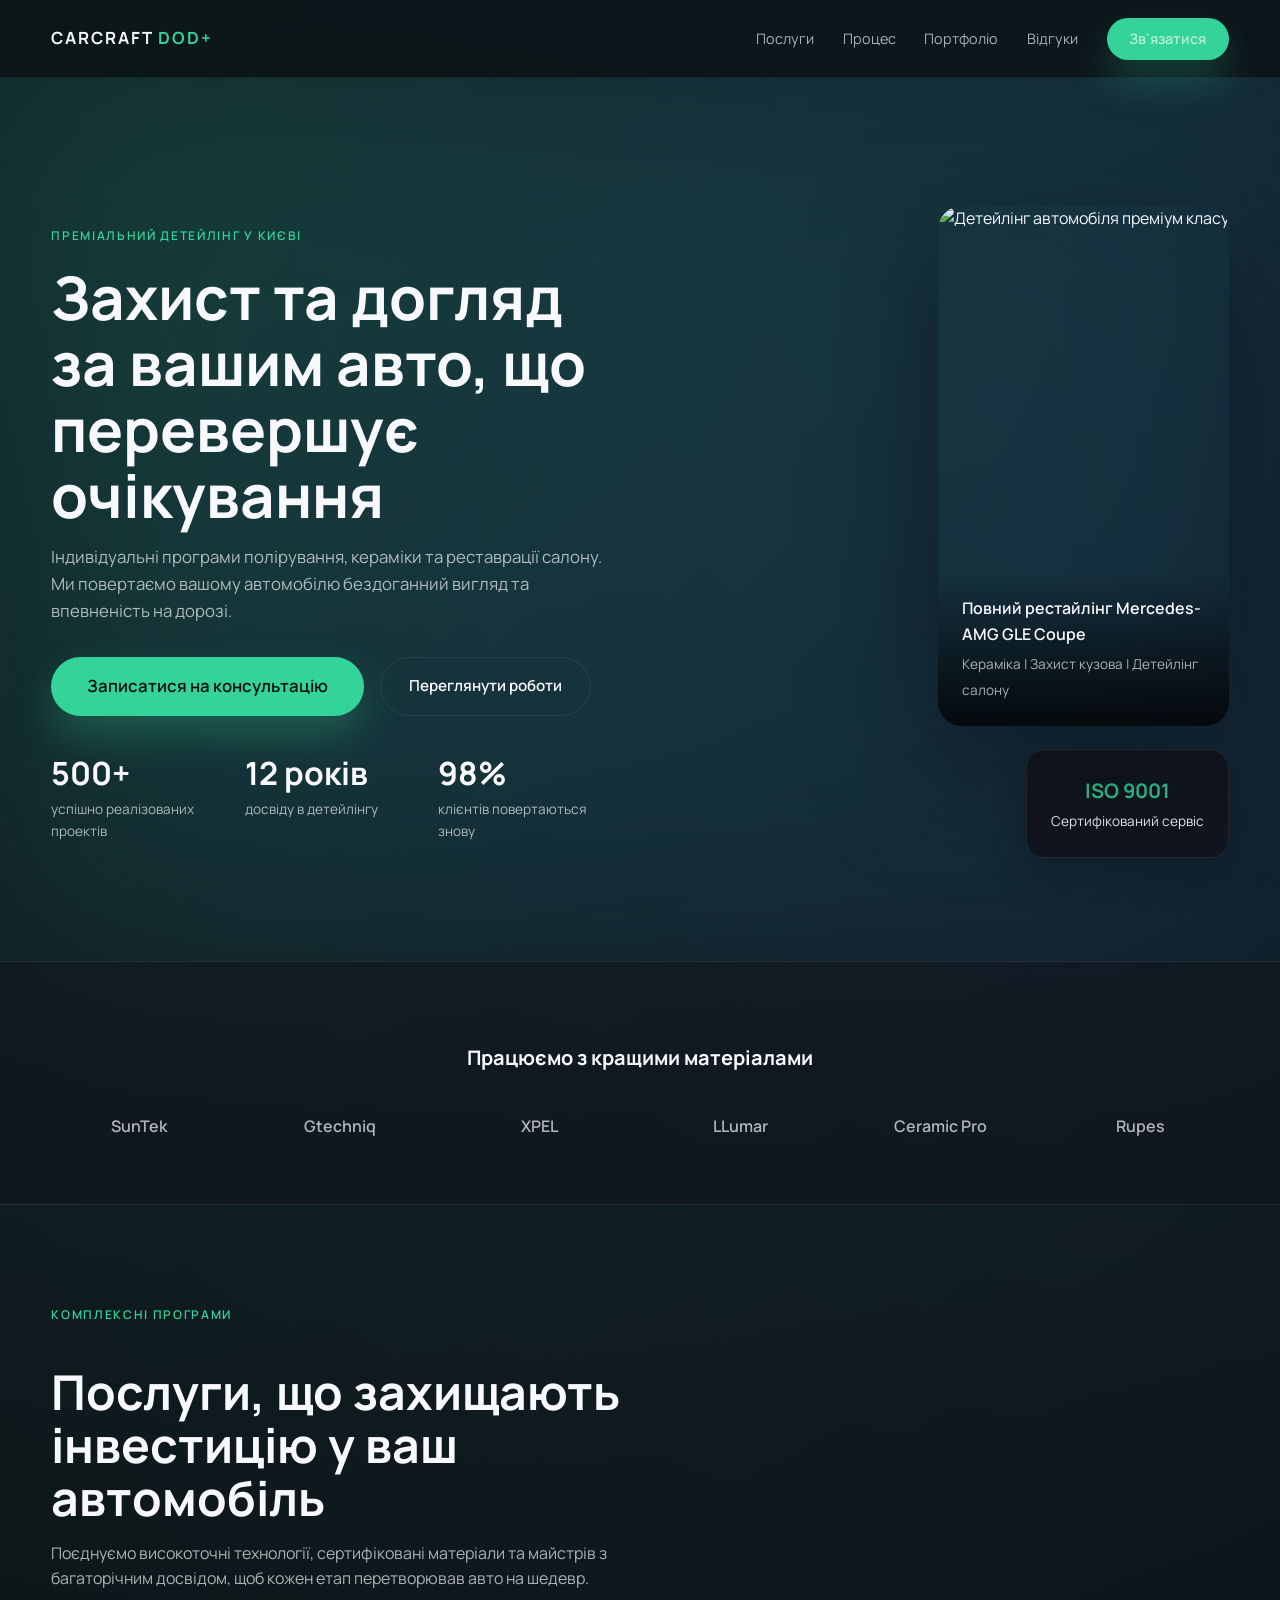
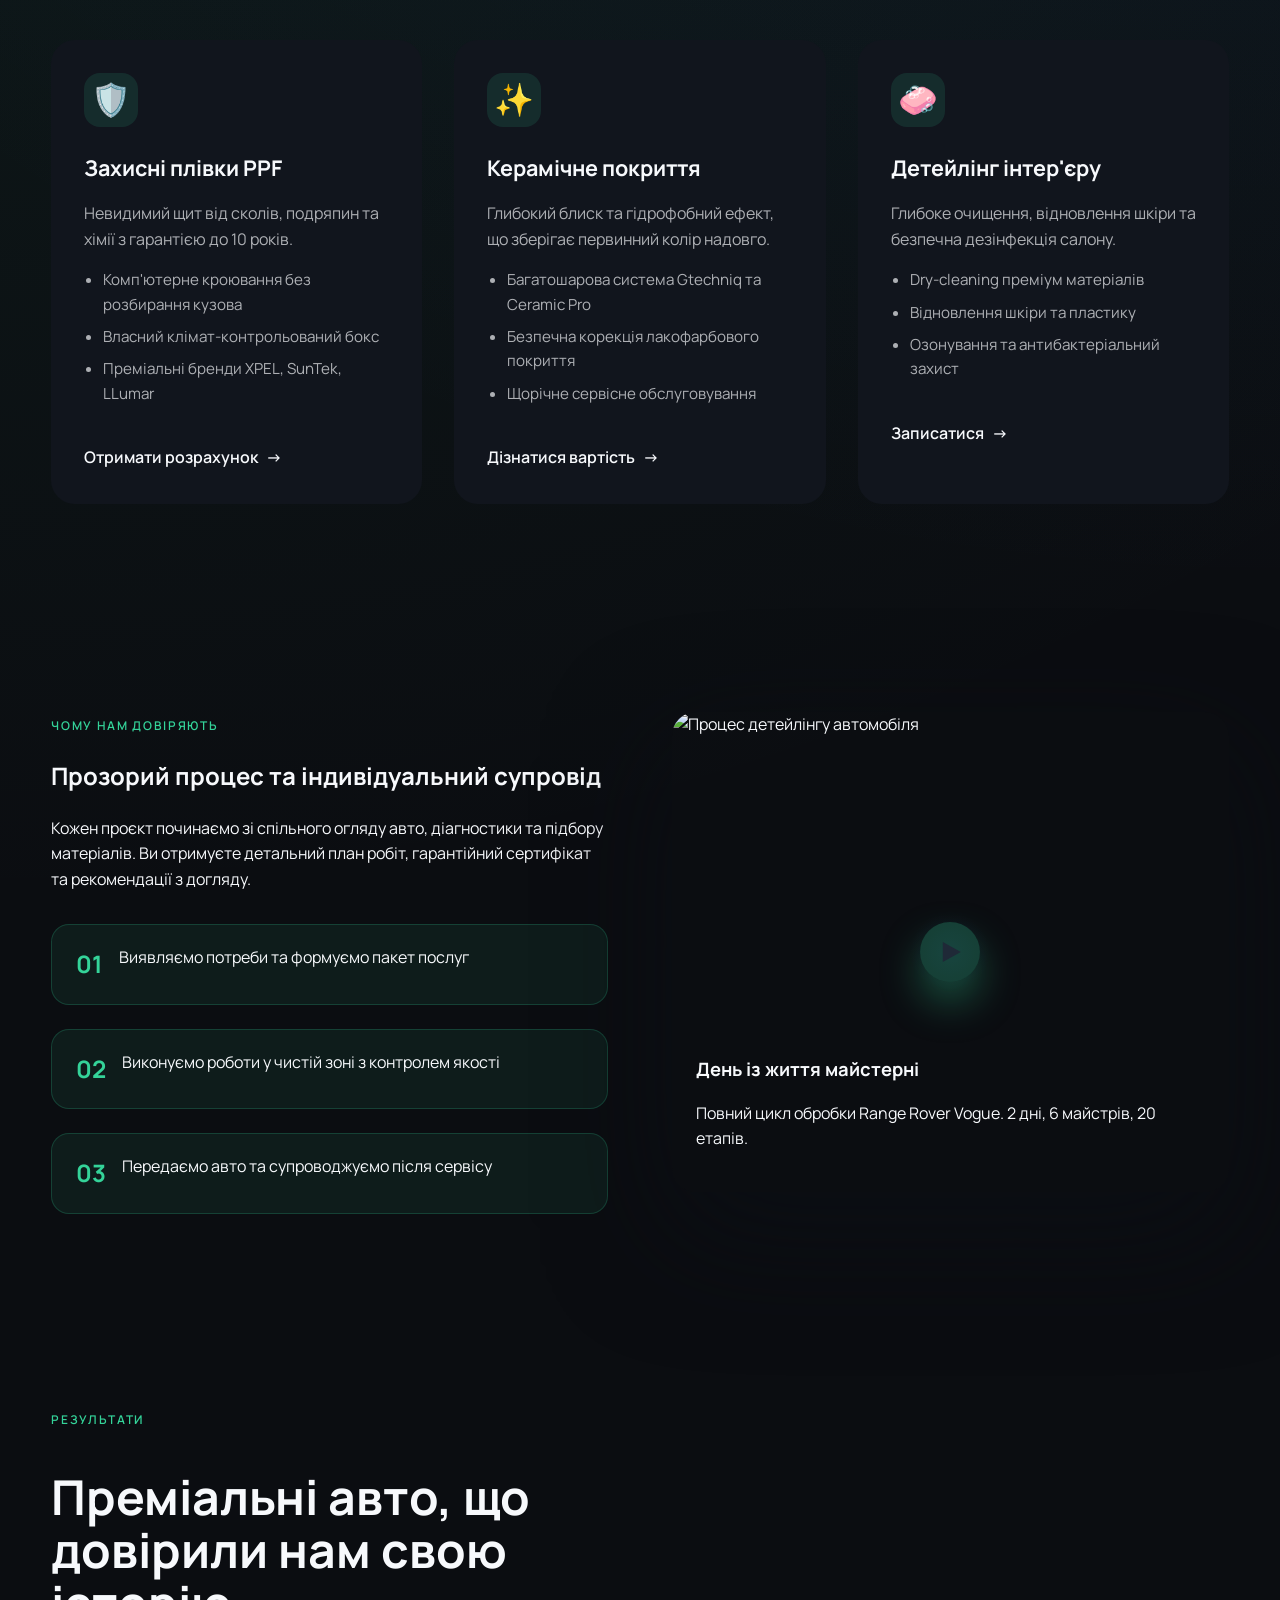
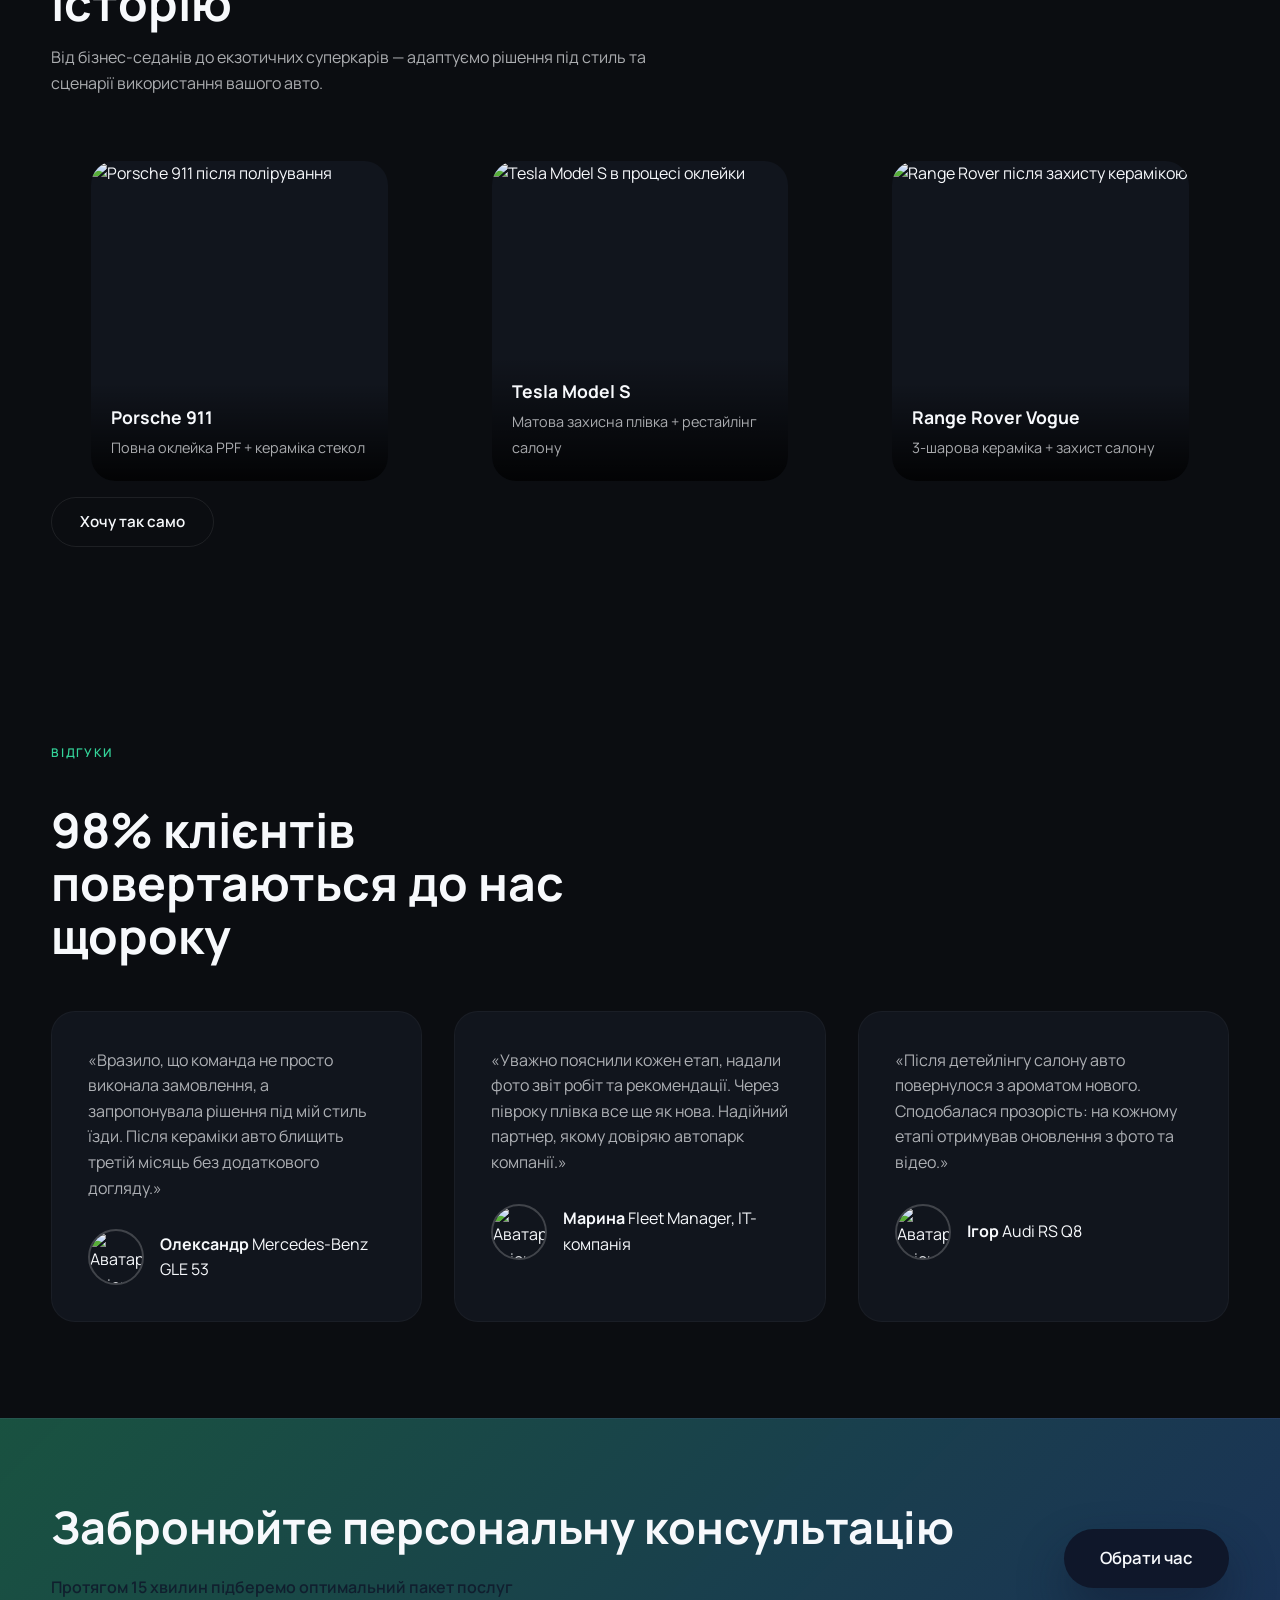
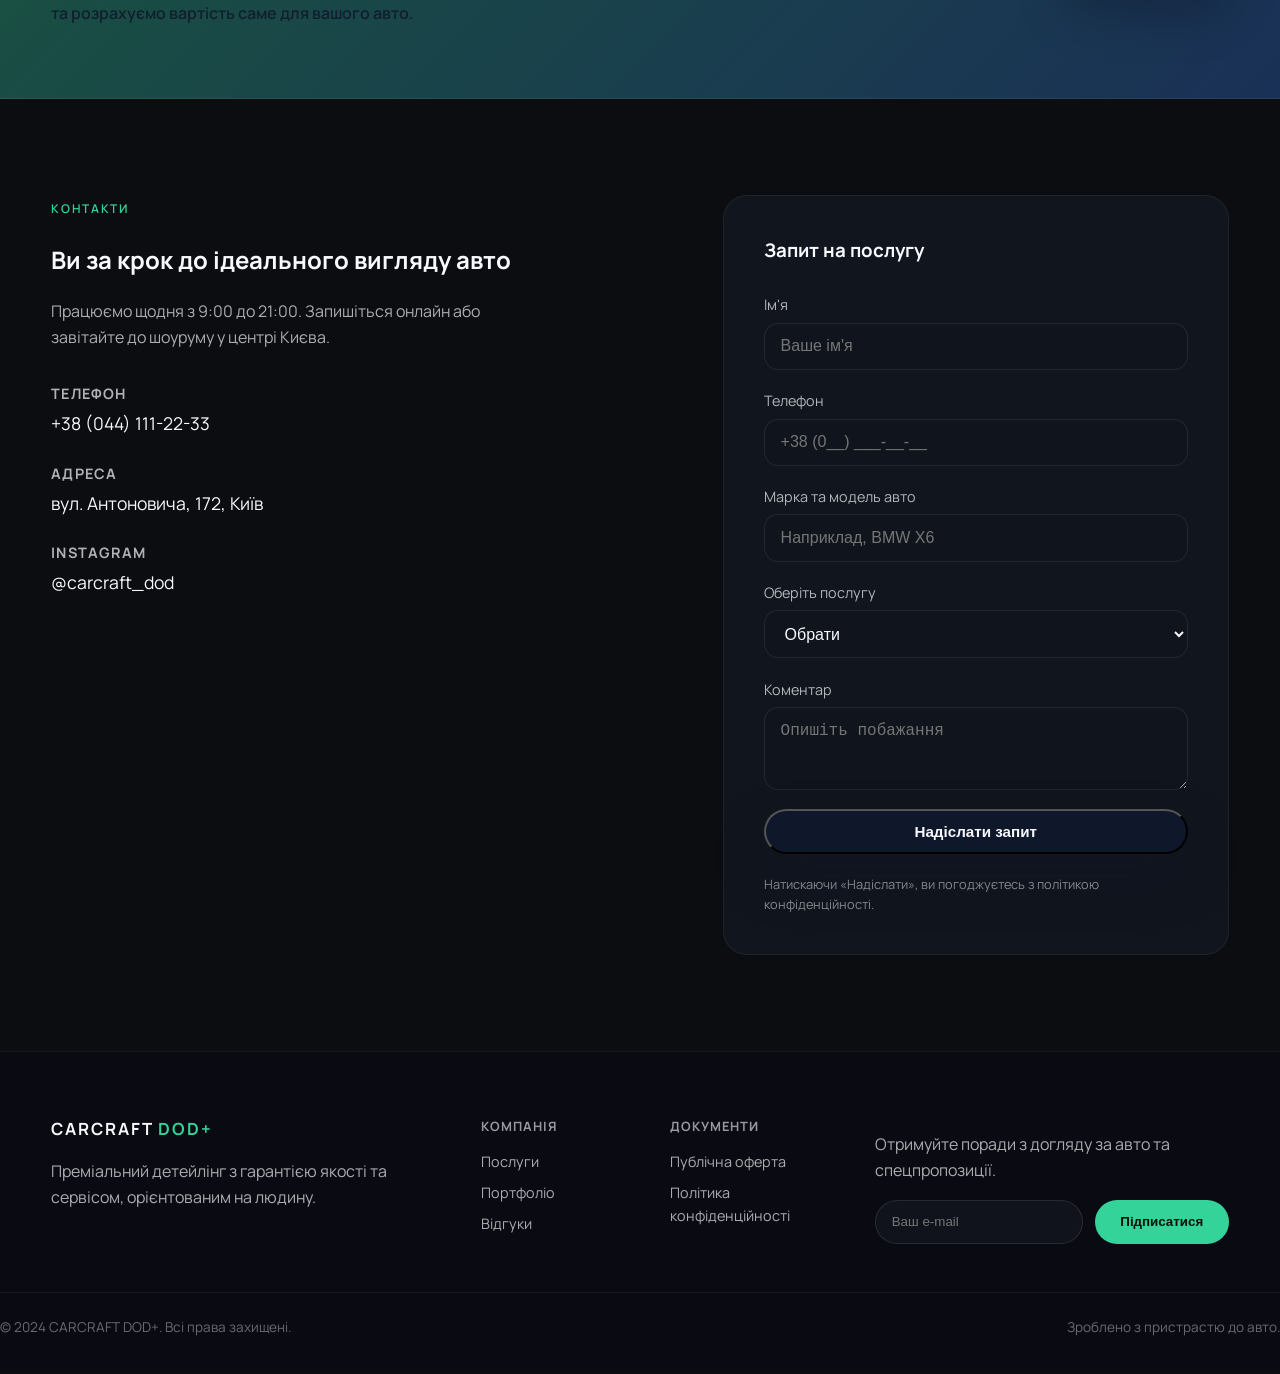
==== commit d81b7c72: "Merge 5744768dd188e473ade7a198c070c9a4e62092b6 into 2a382328e1b2b7749e62328c8d96d9af4dfd74fe" ====
--- a/index.html
+++ b/index.html
@@ -1,85 +1,365 @@
 <!DOCTYPE html>
 <html lang="uk">
 <head>
-  <meta charset="UTF-8">
-  <meta name="viewport" content="width=device-width, initial-scale=1.0">
-  <title>Гумовий ліп-захист бампера</title>
-  <link rel="preconnect" href="https://fonts.googleapis.com">
-  <link rel="preconnect" href="https://fonts.gstatic.com" crossorigin>
-  <link href="https://fonts.googleapis.com/css2?family=Montserrat:wght@400;500;600;700;800&display=swap" rel="stylesheet">
-  <link rel="stylesheet" href="styles.css">
+  <meta charset="UTF-8" />
+  <meta name="viewport" content="width=device-width, initial-scale=1.0" />
+  <title>CARCRAFT DOD+ — комплексний догляд за авто</title>
+  <meta name="description" content="CARCRAFT DOD+ — преміальний детейлінг, захист та персоналізований догляд за автомобілем у Києві." />
+  <link rel="preconnect" href="https://fonts.googleapis.com" />
+  <link rel="preconnect" href="https://fonts.gstatic.com" crossorigin />
+  <link href="https://fonts.googleapis.com/css2?family=Manrope:wght@400;500;600;700;800&display=swap" rel="stylesheet" />
+  <link rel="stylesheet" href="styles.css" />
 </head>
 <body>
-  <main class="landing">
-    <section class="card">
-      <div class="card__header">
-        <div class="card__intro">
-          <span class="badge badge--hit">ХІТ</span>
-          <div class="headline">
-            <h1>Гумовий ліп-захист бампера<br><span>встанови за 20 хвилин, без сервісу</span></h1>
-            <p>Самоклейна стрічка 5×250 см: захист від бордюрів і стильний вигляд авто</p>
-          </div>
-        </div>
-        <div class="timer">
-          <span class="timer__discount">-30% сьогодні!</span>
-          <div class="timer__countdown">13:42:11</div>
-          <div class="timer__prices">
-            <div class="timer__old">Стара ціна <span>499 грн</span></div>
-            <div class="timer__current">Акційна <span>349 грн</span></div>
-          </div>
-          <a class="timer__cta" href="#order">Замовити зі знижкою</a>
-        </div>
-      </div>
-
-      <div class="card__body">
-        <div class="product">
-          <div class="product__halo"></div>
-          <div class="product__core"></div>
-          <div class="product__inner"></div>
-          <span class="product__tag product__tag--left">Захист бампера</span>
-          <span class="product__tag product__tag--right">Преміум гума</span>
-        </div>
-        <aside class="sidebar">
-          <span class="sidebar__pill">Стійко до дощу / мийки</span>
-          <div class="sidebar__stats">
-            <h2>Характеристики</h2>
+  <header class="site-header">
+    <div class="container">
+      <a href="#" class="logo">CARCRAFT <span>DOD+</span></a>
+      <nav class="main-nav" aria-label="Головна навігація">
+        <a href="#services">Послуги</a>
+        <a href="#process">Процес</a>
+        <a href="#gallery">Портфоліо</a>
+        <a href="#testimonials">Відгуки</a>
+        <a href="#contact" class="btn btn-sm">Зв'язатися</a>
+      </nav>
+      <button class="nav-toggle" aria-label="Меню">
+        <span></span>
+        <span></span>
+      </button>
+    </div>
+  </header>
+
+  <main>
+    <section class="hero" id="hero">
+      <div class="container">
+        <div class="hero-content">
+          <span class="eyebrow">Преміальний детейлінг у Києві</span>
+          <h1>
+            Захист та догляд за вашим авто, що перевершує очікування
+          </h1>
+          <p>
+            Індивідуальні програми полірування, кераміки та реставрації салону. Ми повертаємо вашому автомобілю бездоганний вигляд та впевненість на дорозі.
+          </p>
+          <div class="hero-actions">
+            <a href="#contact" class="btn btn-lg">Записатися на консультацію</a>
+            <a href="#gallery" class="btn btn-outline">Переглянути роботи</a>
+          </div>
+          <dl class="hero-stats">
+            <div>
+              <dt>500+</dt>
+              <dd>успішно реалізованих проектів</dd>
+            </div>
+            <div>
+              <dt>12 років</dt>
+              <dd>досвіду в детейлінгу</dd>
+            </div>
+            <div>
+              <dt>98%</dt>
+              <dd>клієнтів повертаються знову</dd>
+            </div>
+          </dl>
+        </div>
+        <div class="hero-media">
+          <div class="hero-card">
+            <img src="https://images.unsplash.com/photo-1549921296-3fd62c8c3f36?auto=format&fit=crop&w=1600&q=80" alt="Детейлінг автомобіля преміум класу" />
+            <div class="hero-card__overlay">
+              <p>Повний рестайлінг Mercedes-AMG GLE Coupe</p>
+              <span>Кераміка | Захист кузова | Детейлінг салону</span>
+            </div>
+          </div>
+          <div class="hero-badge">
+            <strong>ISO 9001</strong>
+            <span>Сертифікований сервіс</span>
+          </div>
+        </div>
+      </div>
+      <div class="hero-gradient"></div>
+    </section>
+
+    <section class="brands" aria-label="Партнери та сертифікати">
+      <div class="container">
+        <h2 class="section-title">Працюємо з кращими матеріалами</h2>
+        <div class="brands-logos">
+          <span>SunTek</span>
+          <span>Gtechniq</span>
+          <span>XPEL</span>
+          <span>LLumar</span>
+          <span>Ceramic Pro</span>
+          <span>Rupes</span>
+        </div>
+      </div>
+    </section>
+
+    <section class="services" id="services">
+      <div class="container">
+        <div class="section-heading">
+          <span class="eyebrow">Комплексні програми</span>
+          <h2>Послуги, що захищають інвестицію у ваш автомобіль</h2>
+          <p>
+            Поєднуємо високоточні технології, сертифіковані матеріали та майстрів з багаторічним досвідом, щоб кожен етап перетворював авто на шедевр.
+          </p>
+        </div>
+        <div class="service-grid">
+          <article class="service-card">
+            <div class="service-card__icon">🛡️</div>
+            <h3>Захисні плівки PPF</h3>
+            <p>Невидимий щит від сколів, подряпин та хімії з гарантією до 10 років.</p>
             <ul>
-              <li><span>Матеріал</span><strong>гума, 5 мм</strong></li>
-              <li><span>Довжина</span><strong>250 см</strong></li>
-              <li><span>Ширина</span><strong>5 см</strong></li>
-              <li><span>Монтаж</span><strong>самоклейний 3M</strong></li>
-              <li><span>Комплектація</span><strong>стрічка + серветка</strong></li>
+              <li>Комп'ютерне кроювання без розбирання кузова</li>
+              <li>Власний клімат-контрольований бокс</li>
+              <li>Преміальні бренди XPEL, SunTek, LLumar</li>
             </ul>
-            <div class="sidebar__rating">
-              <strong>4.8</strong>
-              <span>173+ / 274 відгуків</span>
-            </div>
-          </div>
-          <form class="sidebar__form" id="order">
-            <div class="form__stock">
-              <span>Залишилося</span>
-              <strong>37 шт</strong>
-            </div>
-            <div class="form__bar">
-              <span style="width: 68%"></span>
-            </div>
-            <label class="form__field">
-              <span>Ім'я</span>
-              <input type="text" name="name" placeholder="Введіть ім’я">
-            </label>
-            <label class="form__field">
-              <span>Телефон</span>
-              <input type="tel" name="phone" placeholder="+380">
-            </label>
-            <label class="form__field">
-              <span>Коментар (необов’язково)</span>
-              <textarea name="comment" placeholder="Ваше повідомлення"></textarea>
-            </label>
-            <button type="submit">Замовити зі знижкою</button>
-          </form>
-        </aside>
+            <a href="#contact" class="service-card__cta">Отримати розрахунок</a>
+          </article>
+          <article class="service-card">
+            <div class="service-card__icon">✨</div>
+            <h3>Керамічне покриття</h3>
+            <p>Глибокий блиск та гідрофобний ефект, що зберігає первинний колір надовго.</p>
+            <ul>
+              <li>Багатошарова система Gtechniq та Ceramic Pro</li>
+              <li>Безпечна корекція лакофарбового покриття</li>
+              <li>Щорічне сервісне обслуговування</li>
+            </ul>
+            <a href="#contact" class="service-card__cta">Дізнатися вартість</a>
+          </article>
+          <article class="service-card">
+            <div class="service-card__icon">🧼</div>
+            <h3>Детейлінг інтер'єру</h3>
+            <p>Глибоке очищення, відновлення шкіри та безпечна дезінфекція салону.</p>
+            <ul>
+              <li>Dry-cleaning преміум матеріалів</li>
+              <li>Відновлення шкіри та пластику</li>
+              <li>Озонування та антибактеріальний захист</li>
+            </ul>
+            <a href="#contact" class="service-card__cta">Записатися</a>
+          </article>
+        </div>
+      </div>
+    </section>
+
+    <section class="process" id="process">
+      <div class="container">
+        <div class="process-text">
+          <span class="eyebrow">Чому нам довіряють</span>
+          <h2>Прозорий процес та індивідуальний супровід</h2>
+          <p>
+            Кожен проєкт починаємо зі спільного огляду авто, діагностики та підбору матеріалів. Ви отримуєте детальний план робіт, гарантійний сертифікат та рекомендації з догляду.
+          </p>
+          <div class="process-highlights">
+            <div>
+              <strong>01</strong>
+              <span>Виявляємо потреби та формуємо пакет послуг</span>
+            </div>
+            <div>
+              <strong>02</strong>
+              <span>Виконуємо роботи у чистій зоні з контролем якості</span>
+            </div>
+            <div>
+              <strong>03</strong>
+              <span>Передаємо авто та супроводжуємо після сервісу</span>
+            </div>
+          </div>
+        </div>
+        <div class="process-media">
+          <div class="video-card">
+            <img src="https://images.unsplash.com/photo-1489515217757-5fd1be406fef?auto=format&fit=crop&w=1600&q=80" alt="Процес детейлінгу автомобіля" />
+            <button class="play-button" aria-label="Переглянути відео про процес"></button>
+            <div class="video-card__caption">
+              <strong>День із життя майстерні</strong>
+              <p>Повний цикл обробки Range Rover Vogue. 2 дні, 6 майстрів, 20 етапів.</p>
+            </div>
+          </div>
+        </div>
+      </div>
+    </section>
+
+    <section class="results" id="gallery">
+      <div class="container">
+        <div class="section-heading">
+          <span class="eyebrow">Результати</span>
+          <h2>Преміальні авто, що довірили нам свою історію</h2>
+          <p>Від бізнес-седанів до екзотичних суперкарів — адаптуємо рішення під стиль та сценарії використання вашого авто.</p>
+        </div>
+        <div class="results-gallery">
+          <figure class="gallery-item">
+            <img src="https://images.unsplash.com/photo-1519641471654-76ce0107ad1b?auto=format&fit=crop&w=1200&q=80" alt="Porsche 911 після полірування" />
+            <figcaption>
+              <strong>Porsche 911</strong>
+              <span>Повна оклейка PPF + кераміка стекол</span>
+            </figcaption>
+          </figure>
+          <figure class="gallery-item">
+            <img src="https://images.unsplash.com/photo-1523983388277-336a66bf9bcd?auto=format&fit=crop&w=1200&q=80" alt="Tesla Model S в процесі оклейки" />
+            <figcaption>
+              <strong>Tesla Model S</strong>
+              <span>Матова захисна плівка + рестайлінг салону</span>
+            </figcaption>
+          </figure>
+          <figure class="gallery-item">
+            <img src="https://images.unsplash.com/photo-1503736334956-4c8f8e92946d?auto=format&fit=crop&w=1200&q=80" alt="Range Rover після захисту керамікою" />
+            <figcaption>
+              <strong>Range Rover Vogue</strong>
+              <span>3-шарова кераміка + захист салону</span>
+            </figcaption>
+          </figure>
+        </div>
+        <a href="#contact" class="btn btn-outline">Хочу так само</a>
+      </div>
+    </section>
+
+    <section class="testimonials" id="testimonials">
+      <div class="container">
+        <div class="section-heading">
+          <span class="eyebrow">Відгуки</span>
+          <h2>98% клієнтів повертаються до нас щороку</h2>
+        </div>
+        <div class="testimonial-grid">
+          <article class="testimonial-card">
+            <blockquote>
+              «Вразило, що команда не просто виконала замовлення, а запропонувала рішення під мій стиль їзди. Після кераміки авто блищить третій місяць без додаткового догляду.»
+            </blockquote>
+            <div class="testimonial-author">
+              <img src="https://images.unsplash.com/photo-1535713875002-d1d0cf377fde?auto=format&fit=crop&w=200&q=80" alt="Аватар клієнта" />
+              <div>
+                <strong>Олександр</strong>
+                <span>Mercedes-Benz GLE 53</span>
+              </div>
+            </div>
+          </article>
+          <article class="testimonial-card">
+            <blockquote>
+              «Уважно пояснили кожен етап, надали фото звіт робіт та рекомендації. Через півроку плівка все ще як нова. Надійний партнер, якому довіряю автопарк компанії.»
+            </blockquote>
+            <div class="testimonial-author">
+              <img src="https://images.unsplash.com/photo-1544723795-3fb6469f5b39?auto=format&fit=crop&w=200&q=80" alt="Аватар клієнта" />
+              <div>
+                <strong>Марина</strong>
+                <span>Fleet Manager, IT-компанія</span>
+              </div>
+            </div>
+          </article>
+          <article class="testimonial-card">
+            <blockquote>
+              «Після детейлінгу салону авто повернулося з ароматом нового. Сподобалася прозорість: на кожному етапі отримував оновлення з фото та відео.»
+            </blockquote>
+            <div class="testimonial-author">
+              <img src="https://images.unsplash.com/photo-1521572267360-ee0c2909d518?auto=format&fit=crop&w=200&q=80" alt="Аватар клієнта" />
+              <div>
+                <strong>Ігор</strong>
+                <span>Audi RS Q8</span>
+              </div>
+            </div>
+          </article>
+        </div>
+      </div>
+    </section>
+
+    <section class="cta" id="cta">
+      <div class="container">
+        <div class="cta-content">
+          <h2>Забронюйте персональну консультацію</h2>
+          <p>Протягом 15 хвилин підберемо оптимальний пакет послуг та розрахуємо вартість саме для вашого авто.</p>
+        </div>
+        <a href="#contact" class="btn btn-lg btn-dark">Обрати час</a>
+      </div>
+    </section>
+
+    <section class="contact" id="contact">
+      <div class="container">
+        <div class="contact-intro">
+          <span class="eyebrow">Контакти</span>
+          <h2>Ви за крок до ідеального вигляду авто</h2>
+          <p>Працюємо щодня з 9:00 до 21:00. Запишіться онлайн або завітайте до шоуруму у центрі Києва.</p>
+          <div class="contact-details">
+            <div>
+              <strong>Телефон</strong>
+              <a href="tel:+380441112233">+38 (044) 111-22-33</a>
+            </div>
+            <div>
+              <strong>Адреса</strong>
+              <span>вул. Антоновича, 172, Київ</span>
+            </div>
+            <div>
+              <strong>Instagram</strong>
+              <a href="https://instagram.com/carcraft_dod" target="_blank" rel="noopener">@carcraft_dod</a>
+            </div>
+          </div>
+        </div>
+        <form class="contact-form">
+          <h3>Запит на послугу</h3>
+          <label>
+            Ім'я
+            <input type="text" name="name" placeholder="Ваше ім'я" required />
+          </label>
+          <label>
+            Телефон
+            <input type="tel" name="phone" placeholder="+38 (0__) ___-__-__" required />
+          </label>
+          <label>
+            Марка та модель авто
+            <input type="text" name="car" placeholder="Наприклад, BMW X6" required />
+          </label>
+          <label>
+            Оберіть послугу
+            <select name="service" required>
+              <option value="">Обрати</option>
+              <option value="ppf">Захисна плівка PPF</option>
+              <option value="ceramic">Керамічне покриття</option>
+              <option value="interior">Детейлінг салону</option>
+              <option value="complex">Комплексний пакет</option>
+            </select>
+          </label>
+          <label>
+            Коментар
+            <textarea name="message" rows="3" placeholder="Опишіть побажання"></textarea>
+          </label>
+          <button type="submit" class="btn btn-dark">Надіслати запит</button>
+          <p class="form-note">Натискаючи «Надіслати», ви погоджуєтесь з політикою конфіденційності.</p>
+        </form>
       </div>
     </section>
   </main>
+
+  <footer class="site-footer">
+    <div class="container">
+      <div class="footer-brand">
+        <a href="#" class="logo">CARCRAFT <span>DOD+</span></a>
+        <p>Преміальний детейлінг з гарантією якості та сервісом, орієнтованим на людину.</p>
+      </div>
+      <div class="footer-links">
+        <div>
+          <strong>Компанія</strong>
+          <a href="#services">Послуги</a>
+          <a href="#gallery">Портфоліо</a>
+          <a href="#testimonials">Відгуки</a>
+        </div>
+        <div>
+          <strong>Документи</strong>
+          <a href="#">Публічна оферта</a>
+          <a href="#">Політика конфіденційності</a>
+        </div>
+      </div>
+      <div class="footer-cta">
+        <p>Отримуйте поради з догляду за авто та спецпропозиції.</p>
+        <form class="newsletter" aria-label="Підписка на новини">
+          <input type="email" placeholder="Ваш e-mail" required />
+          <button type="submit">Підписатися</button>
+        </form>
+      </div>
+    </div>
+    <div class="footer-bottom">
+      <span>© 2024 CARCRAFT DOD+. Всі права захищені.</span>
+      <span>Зроблено з пристрастю до авто.</span>
+    </div>
+  </footer>
+
+  <script>
+    const navToggle = document.querySelector('.nav-toggle');
+    const nav = document.querySelector('.main-nav');
+
+    navToggle.addEventListener('click', () => {
+      nav.classList.toggle('is-open');
+      navToggle.classList.toggle('is-active');
+    });
+  </script>
 </body>
 </html>
--- a/styles.css
+++ b/styles.css
@@ -1,479 +1,949 @@
 :root {
-  --bg-top: #ff6a00;
-  --bg-middle: #ef2b00;
-  --bg-bottom: #120001;
-  --card-top: #571001;
-  --card-bottom: #1a0403;
-  --card-shadow: rgba(0, 0, 0, 0.55);
-  --text-primary: #fff4da;
-  --text-muted: rgba(255, 244, 218, 0.75);
-  --highlight: #ffde6d;
-  --accent: #ff8a2c;
-  --accent-dark: #7a1c00;
-  --border-soft: rgba(255, 255, 255, 0.08);
-  font-size: 16px;
+  --bg: #0b0d11;
+  --bg-soft: #11151d;
+  --bg-alt: #171c26;
+  --accent: #34d399;
+  --accent-soft: rgba(52, 211, 153, 0.1);
+  --text: #f7f9fc;
+  --text-muted: rgba(247, 249, 252, 0.68);
+  --border: rgba(255, 255, 255, 0.08);
+  --gradient: linear-gradient(135deg, rgba(52, 211, 153, 0.35), rgba(59, 130, 246, 0.3));
+  --container-width: min(1180px, 92vw);
+  --shadow: 0 40px 120px rgba(12, 15, 22, 0.6);
+  --radius-lg: 24px;
+  --radius-md: 18px;
+  --radius-sm: 12px;
 }
 
 * {
   box-sizing: border-box;
+}
+
+body {
   margin: 0;
-  padding: 0;
-}
-
-body {
-  min-height: 100vh;
-  font-family: "Montserrat", sans-serif;
-  background: radial-gradient(circle at 50% 0%, var(--bg-top), var(--bg-middle) 45%, var(--bg-bottom) 90%);
+  font-family: 'Manrope', sans-serif;
+  background: radial-gradient(circle at top left, rgba(52, 211, 153, 0.12), transparent 40%),
+    radial-gradient(circle at top right, rgba(59, 130, 246, 0.12), transparent 35%), var(--bg);
+  color: var(--text);
+  line-height: 1.6;
+  overflow-x: hidden;
+}
+
+a {
+  color: inherit;
+  text-decoration: none;
+}
+
+img {
+  max-width: 100%;
+  display: block;
+  border-radius: var(--radius-md);
+}
+
+.container {
+  width: var(--container-width);
+  margin: 0 auto;
+}
+
+.eyebrow {
+  display: inline-flex;
+  align-items: center;
+  gap: 0.5rem;
+  letter-spacing: 0.14em;
+  text-transform: uppercase;
+  font-weight: 600;
+  font-size: 0.75rem;
+  color: var(--accent);
+}
+
+.section-heading {
+  max-width: 620px;
+  margin-bottom: 3rem;
+}
+
+.section-heading h2 {
+  font-size: clamp(2rem, 4vw, 3rem);
+  line-height: 1.1;
+  margin-bottom: 1rem;
+}
+
+.section-heading p {
+  color: var(--text-muted);
+}
+
+.btn {
+  display: inline-flex;
+  align-items: center;
+  justify-content: center;
+  gap: 0.5rem;
+  border-radius: 999px;
+  padding: 0.75rem 1.75rem;
+  font-weight: 600;
+  font-size: 0.95rem;
+  transition: transform 0.2s ease, box-shadow 0.2s ease, background 0.2s ease, color 0.2s ease;
+}
+
+.btn-lg {
+  padding: 1rem 2.25rem;
+  font-size: 1.05rem;
+}
+
+.btn-sm {
+  padding: 0.6rem 1.4rem;
+  font-size: 0.85rem;
+}
+
+.btn,
+.btn-dark {
+  background: var(--accent);
+  color: #02120a;
+  box-shadow: 0 20px 40px rgba(52, 211, 153, 0.25);
+}
+
+.btn:hover,
+.btn:focus-visible {
+  transform: translateY(-2px);
+  box-shadow: 0 24px 48px rgba(52, 211, 153, 0.35);
+}
+
+.btn-outline {
+  border: 1px solid var(--border);
+  background: transparent;
+  color: var(--text);
+  box-shadow: none;
+}
+
+.btn-outline:hover,
+.btn-outline:focus-visible {
+  border-color: rgba(247, 249, 252, 0.3);
+  background: rgba(247, 249, 252, 0.08);
+}
+
+.btn-dark {
+  background: #0f172a;
+  color: var(--text);
+  box-shadow: 0 24px 48px rgba(15, 23, 42, 0.45);
+}
+
+.btn-dark:hover,
+.btn-dark:focus-visible {
+  background: #111c36;
+}
+
+.site-header {
+  position: sticky;
+  top: 0;
+  z-index: 1000;
+  backdrop-filter: blur(18px);
+  background: rgba(11, 13, 17, 0.7);
+  border-bottom: 1px solid rgba(255, 255, 255, 0.05);
+}
+
+.site-header .container {
   display: flex;
-  justify-content: center;
-  align-items: center;
-  padding: 40px 16px;
-  color: var(--text-primary);
-}
-
-.landing {
-  width: 100%;
-  max-width: 440px;
-  position: relative;
-}
-
-.landing::before {
-  content: "";
-  position: absolute;
-  inset: -140px;
-  background: radial-gradient(circle at 50% 10%, rgba(255, 165, 0, 0.55), transparent 65%);
-  filter: blur(40px);
-  z-index: 0;
-}
-
-.card {
-  position: relative;
-  z-index: 1;
-  background: linear-gradient(180deg, rgba(255, 106, 0, 0.24) 0%, rgba(36, 0, 0, 0.9) 100%),
-              linear-gradient(180deg, var(--card-top) 0%, var(--card-bottom) 100%);
-  border-radius: 36px;
-  padding: 32px 28px 36px;
-  box-shadow: 0 30px 60px var(--card-shadow);
-  backdrop-filter: blur(14px);
-  overflow: hidden;
-}
-
-.card::before,
-.card::after {
-  content: "";
-  position: absolute;
-  border-radius: 50%;
-  background: radial-gradient(circle, rgba(255, 90, 0, 0.6), transparent 70%);
-  opacity: 0.45;
-  z-index: 0;
-}
-
-.card::before {
-  width: 220px;
-  height: 220px;
-  top: -120px;
-  right: -90px;
-}
-
-.card::after {
-  width: 320px;
-  height: 320px;
-  bottom: -200px;
-  left: -160px;
-}
-
-.card__header {
-  display: grid;
-  grid-template-columns: 1fr auto;
-  gap: 24px;
-  align-items: start;
-  position: relative;
-  z-index: 2;
-}
-
-.card__intro {
-  display: grid;
-  gap: 18px;
-}
-
-.badge {
-  background: linear-gradient(135deg, #ffe97a, #ffad33);
-  color: #2a1100;
-  font-size: 0.9rem;
-  font-weight: 800;
-  padding: 12px 20px;
-  border-radius: 999px;
-  text-transform: uppercase;
-  letter-spacing: 0.12em;
-  box-shadow: 0 10px 20px rgba(255, 173, 51, 0.3);
-}
-
-.headline {
-  display: flex;
-  flex-direction: column;
-  gap: 16px;
-}
-
-.headline h1 {
-  font-size: clamp(1.8rem, 4.6vw, 2.35rem);
-  line-height: 1.25;
-  font-weight: 800;
-}
-
-.headline h1 span {
-  color: var(--highlight);
-}
-
-.headline p {
-  font-size: 1rem;
-  color: var(--text-muted);
-  font-weight: 500;
-  max-width: 260px;
-}
-
-.timer {
-  background: linear-gradient(150deg, rgba(255, 208, 116, 0.18), rgba(255, 115, 0, 0.22));
-  border: 1px solid rgba(255, 196, 81, 0.3);
-  border-radius: 28px;
-  padding: 20px 22px;
-  display: flex;
-  flex-direction: column;
-  align-items: flex-start;
-  gap: 12px;
-  box-shadow: inset 0 0 0 1px rgba(255, 255, 255, 0.05);
-  min-width: 210px;
-  align-self: start;
-}
-
-.timer__discount {
-  background: linear-gradient(135deg, #ffe97a, #ffad33);
-  color: #2a0d00;
-  font-size: 0.9rem;
-  font-weight: 700;
-  padding: 6px 16px;
-  border-radius: 999px;
-}
-
-.timer__countdown {
-  font-size: 1.8rem;
+  align-items: center;
+  justify-content: space-between;
+  padding: 1.1rem 0;
+}
+
+.logo {
+  font-size: 1.05rem;
   font-weight: 700;
   letter-spacing: 0.12em;
-}
-
-.timer__prices {
+  text-transform: uppercase;
+}
+
+.logo span {
+  color: var(--accent);
+}
+
+.main-nav {
+  display: flex;
+  align-items: center;
+  gap: 1.8rem;
+}
+
+.main-nav a {
+  color: var(--text-muted);
+  font-size: 0.9rem;
+  transition: color 0.2s ease;
+}
+
+.main-nav a:hover,
+.main-nav a:focus-visible {
+  color: var(--text);
+}
+
+.nav-toggle {
+  display: none;
+  width: 42px;
+  height: 42px;
+  border: 1px solid var(--border);
+  background: transparent;
+  border-radius: 50%;
+  position: relative;
+}
+
+.nav-toggle span {
+  position: absolute;
+  left: 50%;
+  width: 18px;
+  height: 2px;
+  background: var(--text);
+  transform: translateX(-50%);
+  transition: transform 0.2s ease, opacity 0.2s ease;
+}
+
+.nav-toggle span:first-child {
+  top: 16px;
+}
+
+.nav-toggle span:last-child {
+  bottom: 16px;
+}
+
+.nav-toggle.is-active span:first-child {
+  transform: translate(-50%, 5px) rotate(45deg);
+}
+
+.nav-toggle.is-active span:last-child {
+  transform: translate(-50%, -5px) rotate(-45deg);
+}
+
+.hero {
+  position: relative;
+  padding: clamp(6rem, 10vw, 9rem) 0 clamp(5rem, 8vw, 8rem);
+}
+
+.hero .container {
+  display: grid;
+  grid-template-columns: repeat(2, minmax(0, 1fr));
+  gap: 4rem;
+  align-items: center;
+}
+
+.hero-content h1 {
+  font-size: clamp(2.75rem, 5vw, 3.75rem);
+  line-height: 1.1;
+  margin: 1rem 0;
+}
+
+.hero-content p {
+  color: var(--text-muted);
+  font-size: 1.05rem;
+  margin-bottom: 2rem;
+}
+
+.hero-actions {
+  display: flex;
+  flex-wrap: wrap;
+  gap: 1rem;
+  margin-bottom: 2rem;
+}
+
+.hero-stats {
+  display: grid;
+  grid-template-columns: repeat(3, minmax(0, 1fr));
+  gap: 1.5rem;
+  margin: 0;
+}
+
+.hero-stats dt {
+  font-size: 2rem;
+  font-weight: 700;
+}
+
+.hero-stats dd {
+  margin: 0;
+  color: var(--text-muted);
+  font-size: 0.85rem;
+}
+
+.hero-media {
+  position: relative;
+  display: grid;
+  gap: 1.5rem;
+  justify-items: end;
+}
+
+.hero-card {
+  position: relative;
+  border-radius: var(--radius-lg);
+  overflow: hidden;
+  box-shadow: var(--shadow);
+}
+
+.hero-card img {
+  height: 520px;
+  object-fit: cover;
+}
+
+.hero-card__overlay {
+  position: absolute;
+  bottom: 0;
+  left: 0;
+  right: 0;
+  padding: 1.5rem;
+  background: linear-gradient(180deg, transparent, rgba(0, 0, 0, 0.8));
+}
+
+.hero-card__overlay p {
+  font-weight: 600;
+  margin: 0 0 0.25rem;
+}
+
+.hero-card__overlay span {
+  font-size: 0.85rem;
+  color: var(--text-muted);
+}
+
+.hero-badge {
+  display: inline-flex;
+  flex-direction: column;
+  align-items: center;
+  gap: 0.25rem;
+  padding: 1.5rem;
+  border-radius: var(--radius-md);
+  border: 1px solid var(--border);
+  background: var(--bg-soft);
+  font-size: 0.85rem;
+  box-shadow: 0 20px 40px rgba(0, 0, 0, 0.2);
+}
+
+.hero-badge strong {
+  font-size: 1.25rem;
+  color: var(--accent);
+}
+
+.hero-gradient {
+  position: absolute;
+  inset: 0;
+  pointer-events: none;
+  background: var(--gradient);
+  opacity: 0.35;
+  filter: blur(120px);
+  z-index: -1;
+}
+
+.brands {
+  padding: 4rem 0;
+  border-block: 1px solid var(--border);
+  background: rgba(17, 21, 29, 0.6);
+  margin-bottom: 6rem;
+}
+
+.brands .section-title {
+  text-align: center;
+  font-size: 1.25rem;
+  margin-bottom: 2.5rem;
+}
+
+.brands-logos {
+  display: grid;
+  grid-template-columns: repeat(auto-fit, minmax(120px, 1fr));
+  gap: 1.5rem;
+  text-align: center;
+  font-weight: 600;
+  color: rgba(247, 249, 252, 0.7);
+}
+
+.services {
+  padding-bottom: 7rem;
+}
+
+.service-grid {
+  display: grid;
+  grid-template-columns: repeat(3, minmax(0, 1fr));
+  gap: 2rem;
+}
+
+.service-card {
+  padding: 2rem;
+  border-radius: var(--radius-lg);
+  background: var(--bg-soft);
+  border: 1px solid transparent;
+  transition: transform 0.3s ease, border 0.3s ease, box-shadow 0.3s ease;
+  position: relative;
+  overflow: hidden;
+}
+
+.service-card::after {
+  content: '';
+  position: absolute;
+  inset: 0;
+  background: var(--gradient);
+  opacity: 0;
+  transition: opacity 0.3s ease;
+  z-index: -1;
+}
+
+.service-card:hover,
+.service-card:focus-within {
+  transform: translateY(-6px);
+  border-color: rgba(52, 211, 153, 0.35);
+  box-shadow: 0 30px 60px rgba(7, 12, 20, 0.45);
+}
+
+.service-card:hover::after,
+.service-card:focus-within::after {
+  opacity: 0.18;
+}
+
+.service-card__icon {
+  font-size: 2rem;
+  display: inline-flex;
+  width: 54px;
+  height: 54px;
+  align-items: center;
+  justify-content: center;
+  border-radius: 16px;
+  background: rgba(52, 211, 153, 0.12);
+  color: var(--accent);
+  margin-bottom: 1.5rem;
+}
+
+.service-card h3 {
+  margin: 0 0 1rem;
+  font-size: 1.35rem;
+}
+
+.service-card p {
+  color: var(--text-muted);
+}
+
+.service-card ul {
+  padding-left: 1.2rem;
+  color: var(--text-muted);
+  font-size: 0.95rem;
+}
+
+.service-card li {
+  margin-bottom: 0.5rem;
+}
+
+.service-card__cta {
+  display: inline-flex;
+  align-items: center;
+  gap: 0.5rem;
+  margin-top: 1.5rem;
+  font-weight: 600;
+}
+
+.service-card__cta::after {
+  content: '→';
+  transition: transform 0.2s ease;
+}
+
+.service-card__cta:hover::after,
+.service-card__cta:focus-visible::after {
+  transform: translateX(4px);
+}
+
+.process {
+  display: grid;
+  align-items: center;
+  padding: 6rem 0;
+}
+
+.process .container {
+  display: grid;
+  grid-template-columns: repeat(2, minmax(0, 1fr));
+  gap: 4rem;
+}
+
+.process-highlights {
+  display: grid;
+  gap: 1.5rem;
+  margin-top: 2rem;
+}
+
+.process-highlights div {
+  display: grid;
+  grid-template-columns: auto 1fr;
+  gap: 1rem;
+  align-items: start;
+  padding: 1.25rem 1.5rem;
+  border-radius: var(--radius-md);
+  background: rgba(52, 211, 153, 0.08);
+  border: 1px solid rgba(52, 211, 153, 0.2);
+}
+
+.process-highlights strong {
+  font-size: 1.5rem;
+  color: var(--accent);
+}
+
+.process-media {
+  position: relative;
+}
+
+.video-card {
+  position: relative;
+  border-radius: var(--radius-lg);
+  overflow: hidden;
+  box-shadow: var(--shadow);
+}
+
+.video-card img {
+  height: 480px;
+  object-fit: cover;
+}
+
+.play-button {
+  position: absolute;
+  inset: 0;
+  margin: auto;
+  width: 80px;
+  height: 80px;
+  border-radius: 50%;
+  border: none;
+  background: radial-gradient(circle, rgba(15, 23, 42, 0.65) 0%, rgba(15, 23, 42, 0.1) 60%, transparent 70%);
+  cursor: pointer;
+}
+
+.play-button::before {
+  content: '';
+  position: absolute;
+  inset: 0;
+  margin: auto;
+  width: 60px;
+  height: 60px;
+  border-radius: 50%;
+  background: rgba(52, 211, 153, 0.25);
+  box-shadow: 0 20px 40px rgba(52, 211, 153, 0.35);
+}
+
+.play-button::after {
+  content: '';
+  position: absolute;
+  top: 50%;
+  left: 50%;
+  transform: translate(-40%, -50%);
+  border-style: solid;
+  border-width: 10px 0 10px 18px;
+  border-color: transparent transparent transparent #1f2937;
+}
+
+.video-card__caption {
+  position: absolute;
+  bottom: 0;
+  left: 0;
+  right: 0;
+  padding: 1.5rem;
+  background: linear-gradient(180deg, transparent, rgba(11, 13, 17, 0.9));
+}
+
+.video-card__caption strong {
+  display: block;
+  margin-bottom: 0.5rem;
+  font-size: 1.15rem;
+}
+
+.results {
+  padding: 6rem 0;
+}
+
+.results-gallery {
+  display: grid;
+  grid-template-columns: repeat(3, minmax(0, 1fr));
+  gap: 1.5rem;
+}
+
+.gallery-item {
+  position: relative;
+  border-radius: var(--radius-lg);
+  overflow: hidden;
+  background: var(--bg-soft);
+}
+
+.gallery-item img {
+  height: 320px;
   width: 100%;
-  display: grid;
-  grid-template-columns: repeat(2, minmax(0, 1fr));
-  gap: 12px;
-  font-size: 0.92rem;
-  color: var(--text-muted);
-}
-
-.timer__prices span {
+  object-fit: cover;
+}
+
+.gallery-item figcaption {
+  position: absolute;
+  inset: auto 0 0;
+  padding: 1.25rem;
+  background: linear-gradient(180deg, transparent, rgba(0, 0, 0, 0.85));
+}
+
+.gallery-item strong {
   display: block;
-  margin-top: 4px;
-  color: var(--highlight);
-  font-weight: 700;
-}
-
-.timer__old {
-  opacity: 0.7;
-}
-
-.timer__old span {
-  color: rgba(255, 244, 218, 0.6);
-  text-decoration: line-through;
-}
-
-.timer__current {
-  background: rgba(255, 255, 255, 0.08);
-  padding: 12px 14px;
-  border-radius: 18px;
-  border: 1px solid rgba(255, 255, 255, 0.08);
-}
-
-.timer__cta {
-  margin-top: 4px;
-  align-self: stretch;
-  text-align: center;
-  background: linear-gradient(135deg, #ffd75a, #ff7a00);
-  color: #2a0d00;
-  font-weight: 700;
-  text-decoration: none;
-  padding: 14px 20px;
-  border-radius: 18px;
+  font-size: 1.1rem;
+  margin-bottom: 0.25rem;
+}
+
+.gallery-item span {
+  color: var(--text-muted);
+  font-size: 0.9rem;
+}
+
+.testimonials {
+  padding: 6rem 0;
+}
+
+.testimonial-grid {
+  display: grid;
+  grid-template-columns: repeat(3, minmax(0, 1fr));
+  gap: 2rem;
+}
+
+.testimonial-card {
+  background: var(--bg-soft);
+  border-radius: var(--radius-lg);
+  padding: 2.25rem;
+  border: 1px solid rgba(255, 255, 255, 0.04);
+  position: relative;
+  overflow: hidden;
+}
+
+.testimonial-card::after {
+  content: '';
+  position: absolute;
+  inset: 0;
+  background: linear-gradient(135deg, rgba(52, 211, 153, 0.16), transparent);
+  opacity: 0;
+  transition: opacity 0.3s ease;
+}
+
+.testimonial-card:hover::after {
+  opacity: 1;
+}
+
+.testimonial-card blockquote {
+  margin: 0 0 1.75rem;
+  font-size: 1rem;
+  color: var(--text-muted);
+}
+
+.testimonial-author {
+  display: flex;
+  align-items: center;
+  gap: 1rem;
+}
+
+.testimonial-author img {
+  width: 56px;
+  height: 56px;
+  border-radius: 50%;
+  object-fit: cover;
+  border: 2px solid rgba(255, 255, 255, 0.2);
+}
+
+.cta {
+  padding: 4.5rem 0;
+  background: var(--gradient);
+  border-block: 1px solid rgba(255, 255, 255, 0.05);
+}
+
+.cta .container {
+  display: flex;
+  justify-content: space-between;
+  align-items: center;
+  gap: 3rem;
+}
+
+.cta h2 {
+  margin: 0 0 0.75rem;
+  font-size: clamp(2rem, 4vw, 2.8rem);
+}
+
+.cta p {
+  margin: 0;
+  color: rgba(15, 23, 42, 0.85);
+  max-width: 480px;
+  font-weight: 600;
+}
+
+.contact {
+  padding: 6rem 0;
+}
+
+.contact .container {
+  display: grid;
+  grid-template-columns: 1.2fr 1fr;
+  gap: 4rem;
+}
+
+.contact-intro p {
+  color: var(--text-muted);
+  max-width: 460px;
+}
+
+.contact-details {
+  display: grid;
+  gap: 1.5rem;
+  margin-top: 2rem;
+}
+
+.contact-details strong {
+  display: block;
+  margin-bottom: 0.25rem;
+  font-size: 0.9rem;
   text-transform: uppercase;
   letter-spacing: 0.08em;
-  transition: transform 0.2s ease, box-shadow 0.2s ease;
-  box-shadow: 0 12px 24px rgba(255, 112, 0, 0.3);
-}
-
-.timer__cta:hover {
-  transform: translateY(-2px);
-  box-shadow: 0 18px 32px rgba(255, 112, 0, 0.45);
-}
-
-.card__body {
-  margin-top: 40px;
-  display: grid;
-  gap: 32px;
-}
-
-.product {
-  position: relative;
-  height: 270px;
-  display: flex;
-  align-items: center;
-  justify-content: center;
-}
-
-.product__halo,
-.product__core,
-.product__inner {
-  position: absolute;
-  border-radius: 50%;
-}
-
-.product__halo {
-  width: 320px;
-  height: 320px;
-  background: radial-gradient(circle, rgba(255, 120, 0, 0.35) 0%, transparent 70%);
-  filter: blur(6px);
-  opacity: 0.8;
-}
-
-.product__core {
-  width: 230px;
-  height: 230px;
-  background: radial-gradient(circle at 50% 30%, #ff3b05 0%, #380000 75%);
-  box-shadow: inset -18px -28px 40px rgba(0, 0, 0, 0.7), 0 24px 50px rgba(0, 0, 0, 0.6);
-  border: 6px solid rgba(255, 120, 0, 0.15);
-}
-
-.product__inner {
-  width: 148px;
-  height: 148px;
-  background: radial-gradient(circle, rgba(255, 140, 0, 0.45), rgba(0, 0, 0, 0.9));
-  box-shadow: inset 0 0 18px rgba(0, 0, 0, 0.75);
-}
-
-.product__tag {
-  position: absolute;
-  top: 24px;
-  background: rgba(255, 255, 255, 0.08);
-  border: 1px solid rgba(255, 255, 255, 0.12);
-  padding: 10px 18px;
-  border-radius: 999px;
-  font-size: 0.82rem;
-  font-weight: 600;
-  letter-spacing: 0.05em;
-  text-transform: uppercase;
-}
-
-.product__tag--left {
-  left: 12px;
-}
-
-.product__tag--right {
-  right: 12px;
-}
-
-.sidebar {
-  position: relative;
-  z-index: 2;
-  background: rgba(29, 0, 0, 0.72);
+  color: rgba(247, 249, 252, 0.7);
+}
+
+.contact-details a,
+.contact-details span {
+  font-size: 1.1rem;
+}
+
+.contact-form {
+  padding: 2.5rem;
+  border-radius: var(--radius-lg);
+  background: var(--bg-soft);
   border: 1px solid rgba(255, 255, 255, 0.06);
-  border-radius: 30px;
-  padding: 24px 22px 28px;
-  display: grid;
-  gap: 20px;
-  box-shadow: inset 0 0 0 1px rgba(255, 255, 255, 0.05);
-}
-
-.sidebar__pill {
-  align-self: start;
-  justify-self: start;
-  background: rgba(255, 255, 255, 0.1);
-  border-radius: 999px;
-  padding: 8px 18px;
-  font-size: 0.82rem;
+  display: grid;
+  gap: 1.2rem;
+}
+
+.contact-form h3 {
+  margin: 0 0 0.5rem;
+}
+
+.contact-form label {
+  display: grid;
+  gap: 0.4rem;
+  font-size: 0.9rem;
+  color: rgba(247, 249, 252, 0.7);
+}
+
+.contact-form input,
+.contact-form select,
+.contact-form textarea {
+  width: 100%;
+  padding: 0.85rem 1rem;
+  border-radius: 14px;
+  border: 1px solid rgba(255, 255, 255, 0.08);
+  background: rgba(17, 21, 29, 0.9);
+  color: var(--text);
+  font-size: 1rem;
+  transition: border-color 0.2s ease, box-shadow 0.2s ease;
+}
+
+.contact-form input:focus,
+.contact-form select:focus,
+.contact-form textarea:focus {
+  border-color: rgba(52, 211, 153, 0.5);
+  box-shadow: 0 0 0 4px rgba(52, 211, 153, 0.15);
+  outline: none;
+}
+
+.contact-form textarea {
+  resize: vertical;
+}
+
+.form-note {
+  margin: 0;
+  font-size: 0.8rem;
+  color: rgba(247, 249, 252, 0.5);
+}
+
+.site-footer {
+  padding: 4rem 0 2rem;
+  background: rgba(10, 12, 18, 0.9);
+  border-top: 1px solid rgba(255, 255, 255, 0.05);
+}
+
+.site-footer .container {
+  display: grid;
+  grid-template-columns: 1.1fr 1fr 1fr;
+  gap: 2.5rem;
+  align-items: start;
+}
+
+.site-footer p {
+  color: var(--text-muted);
+}
+
+.footer-links {
+  display: grid;
+  grid-template-columns: repeat(2, minmax(0, 1fr));
+  gap: 1.5rem;
+}
+
+.footer-links strong {
+  display: block;
+  margin-bottom: 0.8rem;
   text-transform: uppercase;
   letter-spacing: 0.08em;
+  font-size: 0.8rem;
+  color: rgba(247, 249, 252, 0.6);
+}
+
+.footer-links a {
+  display: block;
+  color: var(--text-muted);
+  margin-bottom: 0.5rem;
+  font-size: 0.9rem;
+}
+
+.newsletter {
+  display: flex;
+  gap: 0.75rem;
+  margin-top: 1rem;
+}
+
+.newsletter input {
+  flex: 1;
+  padding: 0.85rem 1rem;
+  border-radius: 999px;
+  border: 1px solid rgba(255, 255, 255, 0.1);
+  background: rgba(17, 21, 29, 0.9);
+  color: var(--text);
+}
+
+.newsletter button {
+  padding: 0.85rem 1.6rem;
+  border-radius: 999px;
+  border: none;
+  background: var(--accent);
+  color: #02120a;
   font-weight: 600;
-}
-
-.sidebar__stats h2 {
-  font-size: 1.1rem;
-  margin-bottom: 16px;
-  text-transform: uppercase;
-  letter-spacing: 0.06em;
-}
-
-.sidebar__stats ul {
-  list-style: none;
-  display: grid;
-  gap: 12px;
-}
-
-.sidebar__stats li {
+  cursor: pointer;
+  transition: transform 0.2s ease;
+}
+
+.newsletter button:hover,
+.newsletter button:focus-visible {
+  transform: translateY(-2px);
+}
+
+.footer-bottom {
+  margin-top: 3rem;
+  padding-top: 1.5rem;
+  border-top: 1px solid rgba(255, 255, 255, 0.05);
   display: flex;
   justify-content: space-between;
-  font-size: 0.95rem;
-  color: var(--text-muted);
-}
-
-.sidebar__stats li span {
-  color: rgba(255, 244, 218, 0.6);
-}
-
-.sidebar__stats li strong {
-  color: var(--highlight);
-  font-weight: 600;
-}
-
-.sidebar__rating {
-  margin-top: 18px;
-  display: flex;
-  align-items: center;
-  gap: 12px;
-}
-
-.sidebar__rating strong {
-  font-size: 2.1rem;
-  font-weight: 800;
-  color: var(--highlight);
-}
-
-.sidebar__rating span {
-  font-size: 0.9rem;
-  color: var(--text-muted);
-}
-
-.sidebar__form {
-  display: grid;
-  gap: 16px;
-}
-
-.form__stock {
-  display: flex;
-  justify-content: space-between;
-  align-items: baseline;
-  font-size: 0.95rem;
-  letter-spacing: 0.04em;
-}
-
-.form__stock span {
-  color: var(--text-muted);
-}
-
-.form__stock strong {
-  color: var(--highlight);
-  font-size: 1.2rem;
-}
-
-.form__bar {
-  position: relative;
-  height: 8px;
-  border-radius: 999px;
-  background: rgba(255, 255, 255, 0.08);
-  overflow: hidden;
-}
-
-.form__bar span {
-  position: absolute;
-  inset: 0;
-  border-radius: inherit;
-  background: linear-gradient(135deg, #ffd75a, #ff5c00);
-}
-
-.form__field {
-  display: grid;
-  gap: 8px;
-}
-
-.form__field span {
+  color: rgba(247, 249, 252, 0.4);
   font-size: 0.85rem;
-  color: var(--text-muted);
-}
-
-input,
-textarea {
-  width: 100%;
-  border: 1px solid rgba(255, 255, 255, 0.1);
-  background: rgba(0, 0, 0, 0.35);
-  color: var(--text-primary);
-  border-radius: 14px;
-  padding: 12px 14px;
-  font-size: 0.95rem;
-  font-family: inherit;
-  resize: vertical;
-  min-height: 48px;
-}
-
-textarea {
-  min-height: 78px;
-}
-
-input::placeholder,
-textarea::placeholder {
-  color: rgba(255, 244, 218, 0.4);
-}
-
-button {
-  border: none;
-  border-radius: 20px;
-  padding: 16px 24px;
-  font-size: 1rem;
-  font-weight: 700;
-  text-transform: uppercase;
-  letter-spacing: 0.08em;
-  background: linear-gradient(135deg, #ffd75a, #ff7a00);
-  color: #2a0d00;
-  cursor: pointer;
-  box-shadow: 0 14px 28px rgba(255, 112, 0, 0.38);
-  transition: transform 0.2s ease, box-shadow 0.2s ease;
-}
-
-button:hover {
-  transform: translateY(-2px);
-  box-shadow: 0 20px 36px rgba(255, 112, 0, 0.45);
-}
-
-@media (max-width: 420px) {
+}
+
+@media (max-width: 1100px) {
+  .hero .container,
+  .process .container,
+  .contact .container {
+    grid-template-columns: 1fr;
+  }
+
+  .hero-media,
+  .process-media {
+    order: -1;
+  }
+
+  .hero-media {
+    justify-items: center;
+  }
+
+  .hero-card img,
+  .video-card img {
+    height: 420px;
+  }
+
+  .service-grid,
+  .results-gallery,
+  .testimonial-grid,
+  .site-footer .container {
+    grid-template-columns: repeat(2, minmax(0, 1fr));
+  }
+}
+
+@media (max-width: 768px) {
+  .site-header .container {
+    padding-inline: 1rem;
+  }
+
+  .main-nav {
+    position: absolute;
+    top: calc(100% + 1rem);
+    right: 1rem;
+    flex-direction: column;
+    align-items: stretch;
+    gap: 1rem;
+    background: rgba(11, 13, 17, 0.95);
+    padding: 1.25rem;
+    border-radius: var(--radius-md);
+    border: 1px solid rgba(255, 255, 255, 0.08);
+    box-shadow: 0 20px 40px rgba(0, 0, 0, 0.35);
+    transform-origin: top right;
+    transform: scale(0.9);
+    opacity: 0;
+    pointer-events: none;
+    transition: opacity 0.2s ease, transform 0.2s ease;
+  }
+
+  .main-nav.is-open {
+    opacity: 1;
+    transform: scale(1);
+    pointer-events: auto;
+  }
+
+  .nav-toggle {
+    display: inline-flex;
+  }
+
+  .hero .container {
+    gap: 3rem;
+  }
+
+  .hero-stats {
+    grid-template-columns: repeat(2, minmax(0, 1fr));
+  }
+
+  .brands {
+    margin-bottom: 4rem;
+  }
+
+  .service-grid,
+  .results-gallery,
+  .testimonial-grid,
+  .site-footer .container {
+    grid-template-columns: 1fr;
+  }
+
+  .cta .container {
+    flex-direction: column;
+    text-align: center;
+  }
+
+  .cta p {
+    color: rgba(15, 23, 42, 0.8);
+  }
+
+  .contact .container {
+    gap: 2.5rem;
+  }
+
+  .newsletter {
+    flex-direction: column;
+  }
+
+  .footer-bottom {
+    flex-direction: column;
+    gap: 0.75rem;
+    text-align: center;
+  }
+}
+
+@media (max-width: 520px) {
   body {
-    padding: 24px 12px;
-  }
-
-  .card {
-    padding: 28px 22px 32px;
-    border-radius: 32px;
-  }
-
-  .card__header {
+    font-size: 0.95rem;
+  }
+
+  .hero-card img,
+  .video-card img {
+    height: 360px;
+  }
+
+  .hero-stats {
     grid-template-columns: 1fr;
-    gap: 18px;
-  }
-
-  .timer {
-    min-width: 0;
-    margin-left: 0;
-  }
-
-  .headline p {
-    max-width: none;
-  }
-
-  .product {
-    height: 240px;
-  }
-
-  .product__halo {
-    width: 280px;
-    height: 280px;
-  }
-
-  .product__core {
-    width: 210px;
-    height: 210px;
-  }
-}
+  }
+
+  .cta h2 {
+    font-size: 1.8rem;
+  }
+}
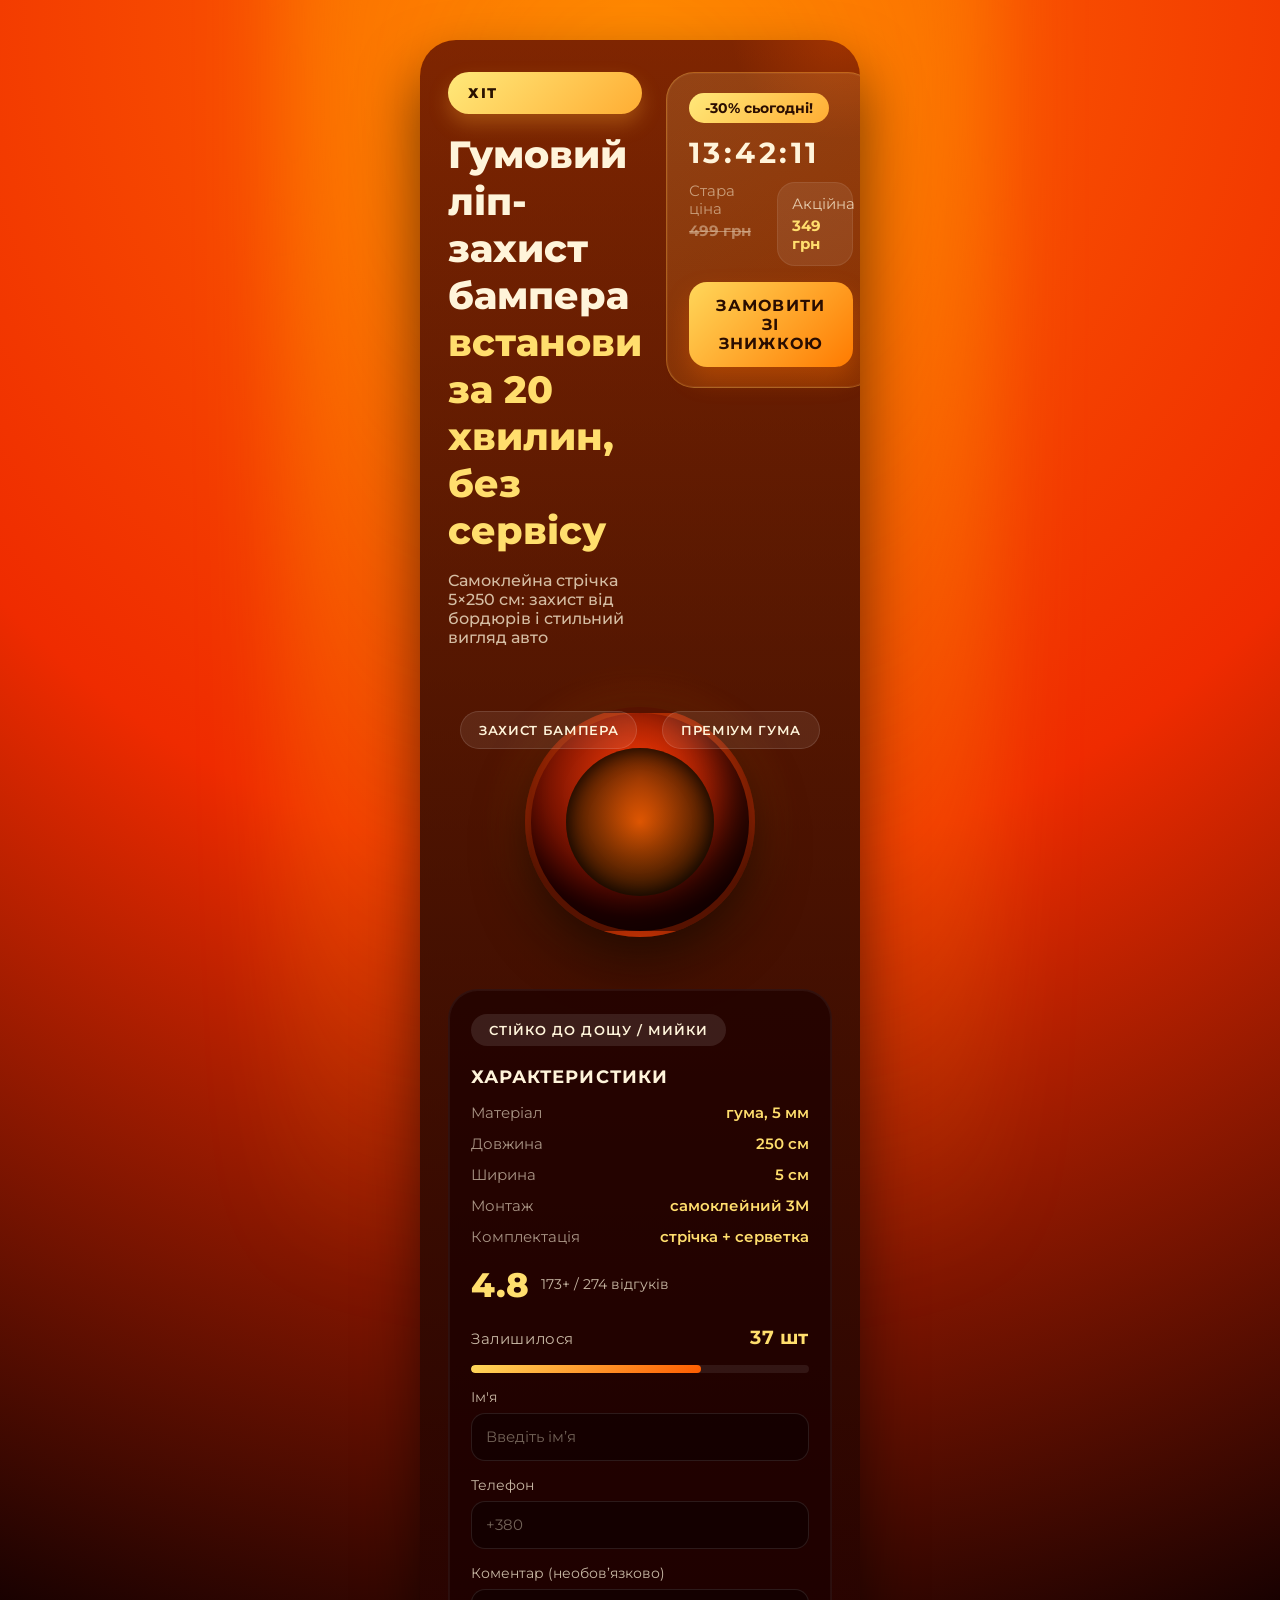
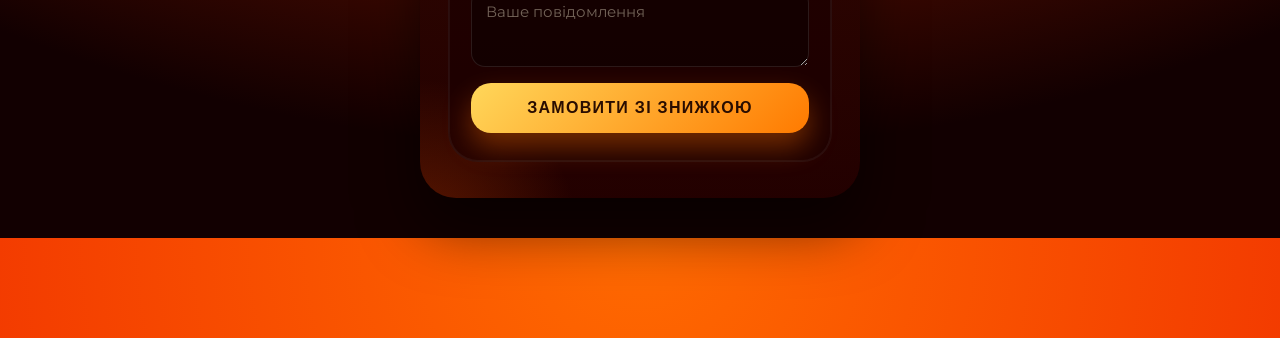
==== commit 6383a083: "Merge 1a6b9b0371c9a1e541dc192258282f26d309bf83 into 2a382328e1b2b7749e62328c8d96d9af4dfd74fe" ====
--- a/index.html
+++ b/index.html
@@ -1,365 +1,85 @@
 <!DOCTYPE html>
 <html lang="uk">
 <head>
-  <meta charset="UTF-8" />
-  <meta name="viewport" content="width=device-width, initial-scale=1.0" />
-  <title>CARCRAFT DOD+ — комплексний догляд за авто</title>
-  <meta name="description" content="CARCRAFT DOD+ — преміальний детейлінг, захист та персоналізований догляд за автомобілем у Києві." />
-  <link rel="preconnect" href="https://fonts.googleapis.com" />
-  <link rel="preconnect" href="https://fonts.gstatic.com" crossorigin />
-  <link href="https://fonts.googleapis.com/css2?family=Manrope:wght@400;500;600;700;800&display=swap" rel="stylesheet" />
-  <link rel="stylesheet" href="styles.css" />
+  <meta charset="UTF-8">
+  <meta name="viewport" content="width=device-width, initial-scale=1.0">
+  <title>Гумовий ліп-захист бампера</title>
+  <link rel="preconnect" href="https://fonts.googleapis.com">
+  <link rel="preconnect" href="https://fonts.gstatic.com" crossorigin>
+  <link href="https://fonts.googleapis.com/css2?family=Montserrat:wght@400;500;600;700;800&display=swap" rel="stylesheet">
+  <link rel="stylesheet" href="styles.css">
 </head>
 <body>
-  <header class="site-header">
-    <div class="container">
-      <a href="#" class="logo">CARCRAFT <span>DOD+</span></a>
-      <nav class="main-nav" aria-label="Головна навігація">
-        <a href="#services">Послуги</a>
-        <a href="#process">Процес</a>
-        <a href="#gallery">Портфоліо</a>
-        <a href="#testimonials">Відгуки</a>
-        <a href="#contact" class="btn btn-sm">Зв'язатися</a>
-      </nav>
-      <button class="nav-toggle" aria-label="Меню">
-        <span></span>
-        <span></span>
-      </button>
-    </div>
-  </header>
+  <main class="landing">
+    <section class="card">
+      <div class="card__header">
+        <div class="card__intro">
+          <span class="badge badge--hit">ХІТ</span>
+          <div class="headline">
+            <h1>Гумовий ліп-захист бампера<br><span>встанови за 20 хвилин, без сервісу</span></h1>
+            <p>Самоклейна стрічка 5×250 см: захист від бордюрів і стильний вигляд авто</p>
+          </div>
+        </div>
+        <div class="timer">
+          <span class="timer__discount">-30% сьогодні!</span>
+          <div class="timer__countdown">13:42:11</div>
+          <div class="timer__prices">
+            <div class="timer__old">Стара ціна <span>499 грн</span></div>
+            <div class="timer__current">Акційна <span>349 грн</span></div>
+          </div>
+          <a class="timer__cta" href="#order">Замовити зі знижкою</a>
+        </div>
+      </div>
 
-  <main>
-    <section class="hero" id="hero">
-      <div class="container">
-        <div class="hero-content">
-          <span class="eyebrow">Преміальний детейлінг у Києві</span>
-          <h1>
-            Захист та догляд за вашим авто, що перевершує очікування
-          </h1>
-          <p>
-            Індивідуальні програми полірування, кераміки та реставрації салону. Ми повертаємо вашому автомобілю бездоганний вигляд та впевненість на дорозі.
-          </p>
-          <div class="hero-actions">
-            <a href="#contact" class="btn btn-lg">Записатися на консультацію</a>
-            <a href="#gallery" class="btn btn-outline">Переглянути роботи</a>
-          </div>
-          <dl class="hero-stats">
-            <div>
-              <dt>500+</dt>
-              <dd>успішно реалізованих проектів</dd>
-            </div>
-            <div>
-              <dt>12 років</dt>
-              <dd>досвіду в детейлінгу</dd>
-            </div>
-            <div>
-              <dt>98%</dt>
-              <dd>клієнтів повертаються знову</dd>
-            </div>
-          </dl>
+      <div class="card__body">
+        <div class="product">
+          <div class="product__halo"></div>
+          <div class="product__core"></div>
+          <div class="product__inner"></div>
+          <span class="product__tag product__tag--left">Захист бампера</span>
+          <span class="product__tag product__tag--right">Преміум гума</span>
         </div>
-        <div class="hero-media">
-          <div class="hero-card">
-            <img src="https://images.unsplash.com/photo-1549921296-3fd62c8c3f36?auto=format&fit=crop&w=1600&q=80" alt="Детейлінг автомобіля преміум класу" />
-            <div class="hero-card__overlay">
-              <p>Повний рестайлінг Mercedes-AMG GLE Coupe</p>
-              <span>Кераміка | Захист кузова | Детейлінг салону</span>
+        <aside class="sidebar">
+          <span class="sidebar__pill">Стійко до дощу / мийки</span>
+          <div class="sidebar__stats">
+            <h2>Характеристики</h2>
+            <ul>
+              <li><span>Матеріал</span><strong>гума, 5 мм</strong></li>
+              <li><span>Довжина</span><strong>250 см</strong></li>
+              <li><span>Ширина</span><strong>5 см</strong></li>
+              <li><span>Монтаж</span><strong>самоклейний 3M</strong></li>
+              <li><span>Комплектація</span><strong>стрічка + серветка</strong></li>
+            </ul>
+            <div class="sidebar__rating">
+              <strong>4.8</strong>
+              <span>173+ / 274 відгуків</span>
             </div>
           </div>
-          <div class="hero-badge">
-            <strong>ISO 9001</strong>
-            <span>Сертифікований сервіс</span>
-          </div>
-        </div>
-      </div>
-      <div class="hero-gradient"></div>
-    </section>
-
-    <section class="brands" aria-label="Партнери та сертифікати">
-      <div class="container">
-        <h2 class="section-title">Працюємо з кращими матеріалами</h2>
-        <div class="brands-logos">
-          <span>SunTek</span>
-          <span>Gtechniq</span>
-          <span>XPEL</span>
-          <span>LLumar</span>
-          <span>Ceramic Pro</span>
-          <span>Rupes</span>
-        </div>
-      </div>
-    </section>
-
-    <section class="services" id="services">
-      <div class="container">
-        <div class="section-heading">
-          <span class="eyebrow">Комплексні програми</span>
-          <h2>Послуги, що захищають інвестицію у ваш автомобіль</h2>
-          <p>
-            Поєднуємо високоточні технології, сертифіковані матеріали та майстрів з багаторічним досвідом, щоб кожен етап перетворював авто на шедевр.
-          </p>
-        </div>
-        <div class="service-grid">
-          <article class="service-card">
-            <div class="service-card__icon">🛡️</div>
-            <h3>Захисні плівки PPF</h3>
-            <p>Невидимий щит від сколів, подряпин та хімії з гарантією до 10 років.</p>
-            <ul>
-              <li>Комп'ютерне кроювання без розбирання кузова</li>
-              <li>Власний клімат-контрольований бокс</li>
-              <li>Преміальні бренди XPEL, SunTek, LLumar</li>
-            </ul>
-            <a href="#contact" class="service-card__cta">Отримати розрахунок</a>
-          </article>
-          <article class="service-card">
-            <div class="service-card__icon">✨</div>
-            <h3>Керамічне покриття</h3>
-            <p>Глибокий блиск та гідрофобний ефект, що зберігає первинний колір надовго.</p>
-            <ul>
-              <li>Багатошарова система Gtechniq та Ceramic Pro</li>
-              <li>Безпечна корекція лакофарбового покриття</li>
-              <li>Щорічне сервісне обслуговування</li>
-            </ul>
-            <a href="#contact" class="service-card__cta">Дізнатися вартість</a>
-          </article>
-          <article class="service-card">
-            <div class="service-card__icon">🧼</div>
-            <h3>Детейлінг інтер'єру</h3>
-            <p>Глибоке очищення, відновлення шкіри та безпечна дезінфекція салону.</p>
-            <ul>
-              <li>Dry-cleaning преміум матеріалів</li>
-              <li>Відновлення шкіри та пластику</li>
-              <li>Озонування та антибактеріальний захист</li>
-            </ul>
-            <a href="#contact" class="service-card__cta">Записатися</a>
-          </article>
-        </div>
-      </div>
-    </section>
-
-    <section class="process" id="process">
-      <div class="container">
-        <div class="process-text">
-          <span class="eyebrow">Чому нам довіряють</span>
-          <h2>Прозорий процес та індивідуальний супровід</h2>
-          <p>
-            Кожен проєкт починаємо зі спільного огляду авто, діагностики та підбору матеріалів. Ви отримуєте детальний план робіт, гарантійний сертифікат та рекомендації з догляду.
-          </p>
-          <div class="process-highlights">
-            <div>
-              <strong>01</strong>
-              <span>Виявляємо потреби та формуємо пакет послуг</span>
+          <form class="sidebar__form" id="order">
+            <div class="form__stock">
+              <span>Залишилося</span>
+              <strong>37 шт</strong>
             </div>
-            <div>
-              <strong>02</strong>
-              <span>Виконуємо роботи у чистій зоні з контролем якості</span>
+            <div class="form__bar">
+              <span style="width: 68%"></span>
             </div>
-            <div>
-              <strong>03</strong>
-              <span>Передаємо авто та супроводжуємо після сервісу</span>
-            </div>
-          </div>
-        </div>
-        <div class="process-media">
-          <div class="video-card">
-            <img src="https://images.unsplash.com/photo-1489515217757-5fd1be406fef?auto=format&fit=crop&w=1600&q=80" alt="Процес детейлінгу автомобіля" />
-            <button class="play-button" aria-label="Переглянути відео про процес"></button>
-            <div class="video-card__caption">
-              <strong>День із життя майстерні</strong>
-              <p>Повний цикл обробки Range Rover Vogue. 2 дні, 6 майстрів, 20 етапів.</p>
-            </div>
-          </div>
-        </div>
-      </div>
-    </section>
-
-    <section class="results" id="gallery">
-      <div class="container">
-        <div class="section-heading">
-          <span class="eyebrow">Результати</span>
-          <h2>Преміальні авто, що довірили нам свою історію</h2>
-          <p>Від бізнес-седанів до екзотичних суперкарів — адаптуємо рішення під стиль та сценарії використання вашого авто.</p>
-        </div>
-        <div class="results-gallery">
-          <figure class="gallery-item">
-            <img src="https://images.unsplash.com/photo-1519641471654-76ce0107ad1b?auto=format&fit=crop&w=1200&q=80" alt="Porsche 911 після полірування" />
-            <figcaption>
-              <strong>Porsche 911</strong>
-              <span>Повна оклейка PPF + кераміка стекол</span>
-            </figcaption>
-          </figure>
-          <figure class="gallery-item">
-            <img src="https://images.unsplash.com/photo-1523983388277-336a66bf9bcd?auto=format&fit=crop&w=1200&q=80" alt="Tesla Model S в процесі оклейки" />
-            <figcaption>
-              <strong>Tesla Model S</strong>
-              <span>Матова захисна плівка + рестайлінг салону</span>
-            </figcaption>
-          </figure>
-          <figure class="gallery-item">
-            <img src="https://images.unsplash.com/photo-1503736334956-4c8f8e92946d?auto=format&fit=crop&w=1200&q=80" alt="Range Rover після захисту керамікою" />
-            <figcaption>
-              <strong>Range Rover Vogue</strong>
-              <span>3-шарова кераміка + захист салону</span>
-            </figcaption>
-          </figure>
-        </div>
-        <a href="#contact" class="btn btn-outline">Хочу так само</a>
-      </div>
-    </section>
-
-    <section class="testimonials" id="testimonials">
-      <div class="container">
-        <div class="section-heading">
-          <span class="eyebrow">Відгуки</span>
-          <h2>98% клієнтів повертаються до нас щороку</h2>
-        </div>
-        <div class="testimonial-grid">
-          <article class="testimonial-card">
-            <blockquote>
-              «Вразило, що команда не просто виконала замовлення, а запропонувала рішення під мій стиль їзди. Після кераміки авто блищить третій місяць без додаткового догляду.»
-            </blockquote>
-            <div class="testimonial-author">
-              <img src="https://images.unsplash.com/photo-1535713875002-d1d0cf377fde?auto=format&fit=crop&w=200&q=80" alt="Аватар клієнта" />
-              <div>
-                <strong>Олександр</strong>
-                <span>Mercedes-Benz GLE 53</span>
-              </div>
-            </div>
-          </article>
-          <article class="testimonial-card">
-            <blockquote>
-              «Уважно пояснили кожен етап, надали фото звіт робіт та рекомендації. Через півроку плівка все ще як нова. Надійний партнер, якому довіряю автопарк компанії.»
-            </blockquote>
-            <div class="testimonial-author">
-              <img src="https://images.unsplash.com/photo-1544723795-3fb6469f5b39?auto=format&fit=crop&w=200&q=80" alt="Аватар клієнта" />
-              <div>
-                <strong>Марина</strong>
-                <span>Fleet Manager, IT-компанія</span>
-              </div>
-            </div>
-          </article>
-          <article class="testimonial-card">
-            <blockquote>
-              «Після детейлінгу салону авто повернулося з ароматом нового. Сподобалася прозорість: на кожному етапі отримував оновлення з фото та відео.»
-            </blockquote>
-            <div class="testimonial-author">
-              <img src="https://images.unsplash.com/photo-1521572267360-ee0c2909d518?auto=format&fit=crop&w=200&q=80" alt="Аватар клієнта" />
-              <div>
-                <strong>Ігор</strong>
-                <span>Audi RS Q8</span>
-              </div>
-            </div>
-          </article>
-        </div>
-      </div>
-    </section>
-
-    <section class="cta" id="cta">
-      <div class="container">
-        <div class="cta-content">
-          <h2>Забронюйте персональну консультацію</h2>
-          <p>Протягом 15 хвилин підберемо оптимальний пакет послуг та розрахуємо вартість саме для вашого авто.</p>
-        </div>
-        <a href="#contact" class="btn btn-lg btn-dark">Обрати час</a>
-      </div>
-    </section>
-
-    <section class="contact" id="contact">
-      <div class="container">
-        <div class="contact-intro">
-          <span class="eyebrow">Контакти</span>
-          <h2>Ви за крок до ідеального вигляду авто</h2>
-          <p>Працюємо щодня з 9:00 до 21:00. Запишіться онлайн або завітайте до шоуруму у центрі Києва.</p>
-          <div class="contact-details">
-            <div>
-              <strong>Телефон</strong>
-              <a href="tel:+380441112233">+38 (044) 111-22-33</a>
-            </div>
-            <div>
-              <strong>Адреса</strong>
-              <span>вул. Антоновича, 172, Київ</span>
-            </div>
-            <div>
-              <strong>Instagram</strong>
-              <a href="https://instagram.com/carcraft_dod" target="_blank" rel="noopener">@carcraft_dod</a>
-            </div>
-          </div>
-        </div>
-        <form class="contact-form">
-          <h3>Запит на послугу</h3>
-          <label>
-            Ім'я
-            <input type="text" name="name" placeholder="Ваше ім'я" required />
-          </label>
-          <label>
-            Телефон
-            <input type="tel" name="phone" placeholder="+38 (0__) ___-__-__" required />
-          </label>
-          <label>
-            Марка та модель авто
-            <input type="text" name="car" placeholder="Наприклад, BMW X6" required />
-          </label>
-          <label>
-            Оберіть послугу
-            <select name="service" required>
-              <option value="">Обрати</option>
-              <option value="ppf">Захисна плівка PPF</option>
-              <option value="ceramic">Керамічне покриття</option>
-              <option value="interior">Детейлінг салону</option>
-              <option value="complex">Комплексний пакет</option>
-            </select>
-          </label>
-          <label>
-            Коментар
-            <textarea name="message" rows="3" placeholder="Опишіть побажання"></textarea>
-          </label>
-          <button type="submit" class="btn btn-dark">Надіслати запит</button>
-          <p class="form-note">Натискаючи «Надіслати», ви погоджуєтесь з політикою конфіденційності.</p>
-        </form>
+            <label class="form__field">
+              <span>Ім'я</span>
+              <input type="text" name="name" placeholder="Введіть ім’я">
+            </label>
+            <label class="form__field">
+              <span>Телефон</span>
+              <input type="tel" name="phone" placeholder="+380">
+            </label>
+            <label class="form__field">
+              <span>Коментар (необов’язково)</span>
+              <textarea name="comment" placeholder="Ваше повідомлення"></textarea>
+            </label>
+            <button type="submit">Замовити зі знижкою</button>
+          </form>
+        </aside>
       </div>
     </section>
   </main>
-
-  <footer class="site-footer">
-    <div class="container">
-      <div class="footer-brand">
-        <a href="#" class="logo">CARCRAFT <span>DOD+</span></a>
-        <p>Преміальний детейлінг з гарантією якості та сервісом, орієнтованим на людину.</p>
-      </div>
-      <div class="footer-links">
-        <div>
-          <strong>Компанія</strong>
-          <a href="#services">Послуги</a>
-          <a href="#gallery">Портфоліо</a>
-          <a href="#testimonials">Відгуки</a>
-        </div>
-        <div>
-          <strong>Документи</strong>
-          <a href="#">Публічна оферта</a>
-          <a href="#">Політика конфіденційності</a>
-        </div>
-      </div>
-      <div class="footer-cta">
-        <p>Отримуйте поради з догляду за авто та спецпропозиції.</p>
-        <form class="newsletter" aria-label="Підписка на новини">
-          <input type="email" placeholder="Ваш e-mail" required />
-          <button type="submit">Підписатися</button>
-        </form>
-      </div>
-    </div>
-    <div class="footer-bottom">
-      <span>© 2024 CARCRAFT DOD+. Всі права захищені.</span>
-      <span>Зроблено з пристрастю до авто.</span>
-    </div>
-  </footer>
-
-  <script>
-    const navToggle = document.querySelector('.nav-toggle');
-    const nav = document.querySelector('.main-nav');
-
-    navToggle.addEventListener('click', () => {
-      nav.classList.toggle('is-open');
-      navToggle.classList.toggle('is-active');
-    });
-  </script>
 </body>
 </html>
--- a/styles.css
+++ b/styles.css
@@ -1,949 +1,479 @@
 :root {
-  --bg: #0b0d11;
-  --bg-soft: #11151d;
-  --bg-alt: #171c26;
-  --accent: #34d399;
-  --accent-soft: rgba(52, 211, 153, 0.1);
-  --text: #f7f9fc;
-  --text-muted: rgba(247, 249, 252, 0.68);
-  --border: rgba(255, 255, 255, 0.08);
-  --gradient: linear-gradient(135deg, rgba(52, 211, 153, 0.35), rgba(59, 130, 246, 0.3));
-  --container-width: min(1180px, 92vw);
-  --shadow: 0 40px 120px rgba(12, 15, 22, 0.6);
-  --radius-lg: 24px;
-  --radius-md: 18px;
-  --radius-sm: 12px;
+  --bg-top: #ff6a00;
+  --bg-middle: #ef2b00;
+  --bg-bottom: #120001;
+  --card-top: #571001;
+  --card-bottom: #1a0403;
+  --card-shadow: rgba(0, 0, 0, 0.55);
+  --text-primary: #fff4da;
+  --text-muted: rgba(255, 244, 218, 0.75);
+  --highlight: #ffde6d;
+  --accent: #ff8a2c;
+  --accent-dark: #7a1c00;
+  --border-soft: rgba(255, 255, 255, 0.08);
+  font-size: 16px;
 }
 
 * {
   box-sizing: border-box;
+  margin: 0;
+  padding: 0;
 }
 
 body {
-  margin: 0;
-  font-family: 'Manrope', sans-serif;
-  background: radial-gradient(circle at top left, rgba(52, 211, 153, 0.12), transparent 40%),
-    radial-gradient(circle at top right, rgba(59, 130, 246, 0.12), transparent 35%), var(--bg);
-  color: var(--text);
-  line-height: 1.6;
-  overflow-x: hidden;
-}
-
-a {
-  color: inherit;
+  min-height: 100vh;
+  font-family: "Montserrat", sans-serif;
+  background: radial-gradient(circle at 50% 0%, var(--bg-top), var(--bg-middle) 45%, var(--bg-bottom) 90%);
+  display: flex;
+  justify-content: center;
+  align-items: center;
+  padding: 40px 16px;
+  color: var(--text-primary);
+}
+
+.landing {
+  width: 100%;
+  max-width: 440px;
+  position: relative;
+}
+
+.landing::before {
+  content: "";
+  position: absolute;
+  inset: -140px;
+  background: radial-gradient(circle at 50% 10%, rgba(255, 165, 0, 0.55), transparent 65%);
+  filter: blur(40px);
+  z-index: 0;
+}
+
+.card {
+  position: relative;
+  z-index: 1;
+  background: linear-gradient(180deg, rgba(255, 106, 0, 0.24) 0%, rgba(36, 0, 0, 0.9) 100%),
+              linear-gradient(180deg, var(--card-top) 0%, var(--card-bottom) 100%);
+  border-radius: 36px;
+  padding: 32px 28px 36px;
+  box-shadow: 0 30px 60px var(--card-shadow);
+  backdrop-filter: blur(14px);
+  overflow: hidden;
+}
+
+.card::before,
+.card::after {
+  content: "";
+  position: absolute;
+  border-radius: 50%;
+  background: radial-gradient(circle, rgba(255, 90, 0, 0.6), transparent 70%);
+  opacity: 0.45;
+  z-index: 0;
+}
+
+.card::before {
+  width: 220px;
+  height: 220px;
+  top: -120px;
+  right: -90px;
+}
+
+.card::after {
+  width: 320px;
+  height: 320px;
+  bottom: -200px;
+  left: -160px;
+}
+
+.card__header {
+  display: grid;
+  grid-template-columns: 1fr auto;
+  gap: 24px;
+  align-items: start;
+  position: relative;
+  z-index: 2;
+}
+
+.card__intro {
+  display: grid;
+  gap: 18px;
+}
+
+.badge {
+  background: linear-gradient(135deg, #ffe97a, #ffad33);
+  color: #2a1100;
+  font-size: 0.9rem;
+  font-weight: 800;
+  padding: 12px 20px;
+  border-radius: 999px;
+  text-transform: uppercase;
+  letter-spacing: 0.12em;
+  box-shadow: 0 10px 20px rgba(255, 173, 51, 0.3);
+}
+
+.headline {
+  display: flex;
+  flex-direction: column;
+  gap: 16px;
+}
+
+.headline h1 {
+  font-size: clamp(1.8rem, 4.6vw, 2.35rem);
+  line-height: 1.25;
+  font-weight: 800;
+}
+
+.headline h1 span {
+  color: var(--highlight);
+}
+
+.headline p {
+  font-size: 1rem;
+  color: var(--text-muted);
+  font-weight: 500;
+  max-width: 260px;
+}
+
+.timer {
+  background: linear-gradient(150deg, rgba(255, 208, 116, 0.18), rgba(255, 115, 0, 0.22));
+  border: 1px solid rgba(255, 196, 81, 0.3);
+  border-radius: 28px;
+  padding: 20px 22px;
+  display: flex;
+  flex-direction: column;
+  align-items: flex-start;
+  gap: 12px;
+  box-shadow: inset 0 0 0 1px rgba(255, 255, 255, 0.05);
+  min-width: 210px;
+  align-self: start;
+}
+
+.timer__discount {
+  background: linear-gradient(135deg, #ffe97a, #ffad33);
+  color: #2a0d00;
+  font-size: 0.9rem;
+  font-weight: 700;
+  padding: 6px 16px;
+  border-radius: 999px;
+}
+
+.timer__countdown {
+  font-size: 1.8rem;
+  font-weight: 700;
+  letter-spacing: 0.12em;
+}
+
+.timer__prices {
+  width: 100%;
+  display: grid;
+  grid-template-columns: repeat(2, minmax(0, 1fr));
+  gap: 12px;
+  font-size: 0.92rem;
+  color: var(--text-muted);
+}
+
+.timer__prices span {
+  display: block;
+  margin-top: 4px;
+  color: var(--highlight);
+  font-weight: 700;
+}
+
+.timer__old {
+  opacity: 0.7;
+}
+
+.timer__old span {
+  color: rgba(255, 244, 218, 0.6);
+  text-decoration: line-through;
+}
+
+.timer__current {
+  background: rgba(255, 255, 255, 0.08);
+  padding: 12px 14px;
+  border-radius: 18px;
+  border: 1px solid rgba(255, 255, 255, 0.08);
+}
+
+.timer__cta {
+  margin-top: 4px;
+  align-self: stretch;
+  text-align: center;
+  background: linear-gradient(135deg, #ffd75a, #ff7a00);
+  color: #2a0d00;
+  font-weight: 700;
   text-decoration: none;
-}
-
-img {
-  max-width: 100%;
-  display: block;
-  border-radius: var(--radius-md);
-}
-
-.container {
-  width: var(--container-width);
-  margin: 0 auto;
-}
-
-.eyebrow {
-  display: inline-flex;
-  align-items: center;
-  gap: 0.5rem;
-  letter-spacing: 0.14em;
-  text-transform: uppercase;
-  font-weight: 600;
-  font-size: 0.75rem;
-  color: var(--accent);
-}
-
-.section-heading {
-  max-width: 620px;
-  margin-bottom: 3rem;
-}
-
-.section-heading h2 {
-  font-size: clamp(2rem, 4vw, 3rem);
-  line-height: 1.1;
-  margin-bottom: 1rem;
-}
-
-.section-heading p {
-  color: var(--text-muted);
-}
-
-.btn {
-  display: inline-flex;
+  padding: 14px 20px;
+  border-radius: 18px;
+  text-transform: uppercase;
+  letter-spacing: 0.08em;
+  transition: transform 0.2s ease, box-shadow 0.2s ease;
+  box-shadow: 0 12px 24px rgba(255, 112, 0, 0.3);
+}
+
+.timer__cta:hover {
+  transform: translateY(-2px);
+  box-shadow: 0 18px 32px rgba(255, 112, 0, 0.45);
+}
+
+.card__body {
+  margin-top: 40px;
+  display: grid;
+  gap: 32px;
+}
+
+.product {
+  position: relative;
+  height: 270px;
+  display: flex;
   align-items: center;
   justify-content: center;
-  gap: 0.5rem;
+}
+
+.product__halo,
+.product__core,
+.product__inner {
+  position: absolute;
+  border-radius: 50%;
+}
+
+.product__halo {
+  width: 320px;
+  height: 320px;
+  background: radial-gradient(circle, rgba(255, 120, 0, 0.35) 0%, transparent 70%);
+  filter: blur(6px);
+  opacity: 0.8;
+}
+
+.product__core {
+  width: 230px;
+  height: 230px;
+  background: radial-gradient(circle at 50% 30%, #ff3b05 0%, #380000 75%);
+  box-shadow: inset -18px -28px 40px rgba(0, 0, 0, 0.7), 0 24px 50px rgba(0, 0, 0, 0.6);
+  border: 6px solid rgba(255, 120, 0, 0.15);
+}
+
+.product__inner {
+  width: 148px;
+  height: 148px;
+  background: radial-gradient(circle, rgba(255, 140, 0, 0.45), rgba(0, 0, 0, 0.9));
+  box-shadow: inset 0 0 18px rgba(0, 0, 0, 0.75);
+}
+
+.product__tag {
+  position: absolute;
+  top: 24px;
+  background: rgba(255, 255, 255, 0.08);
+  border: 1px solid rgba(255, 255, 255, 0.12);
+  padding: 10px 18px;
   border-radius: 999px;
-  padding: 0.75rem 1.75rem;
+  font-size: 0.82rem;
   font-weight: 600;
+  letter-spacing: 0.05em;
+  text-transform: uppercase;
+}
+
+.product__tag--left {
+  left: 12px;
+}
+
+.product__tag--right {
+  right: 12px;
+}
+
+.sidebar {
+  position: relative;
+  z-index: 2;
+  background: rgba(29, 0, 0, 0.72);
+  border: 1px solid rgba(255, 255, 255, 0.06);
+  border-radius: 30px;
+  padding: 24px 22px 28px;
+  display: grid;
+  gap: 20px;
+  box-shadow: inset 0 0 0 1px rgba(255, 255, 255, 0.05);
+}
+
+.sidebar__pill {
+  align-self: start;
+  justify-self: start;
+  background: rgba(255, 255, 255, 0.1);
+  border-radius: 999px;
+  padding: 8px 18px;
+  font-size: 0.82rem;
+  text-transform: uppercase;
+  letter-spacing: 0.08em;
+  font-weight: 600;
+}
+
+.sidebar__stats h2 {
+  font-size: 1.1rem;
+  margin-bottom: 16px;
+  text-transform: uppercase;
+  letter-spacing: 0.06em;
+}
+
+.sidebar__stats ul {
+  list-style: none;
+  display: grid;
+  gap: 12px;
+}
+
+.sidebar__stats li {
+  display: flex;
+  justify-content: space-between;
   font-size: 0.95rem;
-  transition: transform 0.2s ease, box-shadow 0.2s ease, background 0.2s ease, color 0.2s ease;
-}
-
-.btn-lg {
-  padding: 1rem 2.25rem;
-  font-size: 1.05rem;
-}
-
-.btn-sm {
-  padding: 0.6rem 1.4rem;
-  font-size: 0.85rem;
-}
-
-.btn,
-.btn-dark {
-  background: var(--accent);
-  color: #02120a;
-  box-shadow: 0 20px 40px rgba(52, 211, 153, 0.25);
-}
-
-.btn:hover,
-.btn:focus-visible {
-  transform: translateY(-2px);
-  box-shadow: 0 24px 48px rgba(52, 211, 153, 0.35);
-}
-
-.btn-outline {
-  border: 1px solid var(--border);
-  background: transparent;
-  color: var(--text);
-  box-shadow: none;
-}
-
-.btn-outline:hover,
-.btn-outline:focus-visible {
-  border-color: rgba(247, 249, 252, 0.3);
-  background: rgba(247, 249, 252, 0.08);
-}
-
-.btn-dark {
-  background: #0f172a;
-  color: var(--text);
-  box-shadow: 0 24px 48px rgba(15, 23, 42, 0.45);
-}
-
-.btn-dark:hover,
-.btn-dark:focus-visible {
-  background: #111c36;
-}
-
-.site-header {
-  position: sticky;
-  top: 0;
-  z-index: 1000;
-  backdrop-filter: blur(18px);
-  background: rgba(11, 13, 17, 0.7);
-  border-bottom: 1px solid rgba(255, 255, 255, 0.05);
-}
-
-.site-header .container {
+  color: var(--text-muted);
+}
+
+.sidebar__stats li span {
+  color: rgba(255, 244, 218, 0.6);
+}
+
+.sidebar__stats li strong {
+  color: var(--highlight);
+  font-weight: 600;
+}
+
+.sidebar__rating {
+  margin-top: 18px;
   display: flex;
   align-items: center;
+  gap: 12px;
+}
+
+.sidebar__rating strong {
+  font-size: 2.1rem;
+  font-weight: 800;
+  color: var(--highlight);
+}
+
+.sidebar__rating span {
+  font-size: 0.9rem;
+  color: var(--text-muted);
+}
+
+.sidebar__form {
+  display: grid;
+  gap: 16px;
+}
+
+.form__stock {
+  display: flex;
   justify-content: space-between;
-  padding: 1.1rem 0;
-}
-
-.logo {
-  font-size: 1.05rem;
-  font-weight: 700;
-  letter-spacing: 0.12em;
-  text-transform: uppercase;
-}
-
-.logo span {
-  color: var(--accent);
-}
-
-.main-nav {
-  display: flex;
-  align-items: center;
-  gap: 1.8rem;
-}
-
-.main-nav a {
-  color: var(--text-muted);
-  font-size: 0.9rem;
-  transition: color 0.2s ease;
-}
-
-.main-nav a:hover,
-.main-nav a:focus-visible {
-  color: var(--text);
-}
-
-.nav-toggle {
-  display: none;
-  width: 42px;
-  height: 42px;
-  border: 1px solid var(--border);
-  background: transparent;
-  border-radius: 50%;
-  position: relative;
-}
-
-.nav-toggle span {
-  position: absolute;
-  left: 50%;
-  width: 18px;
-  height: 2px;
-  background: var(--text);
-  transform: translateX(-50%);
-  transition: transform 0.2s ease, opacity 0.2s ease;
-}
-
-.nav-toggle span:first-child {
-  top: 16px;
-}
-
-.nav-toggle span:last-child {
-  bottom: 16px;
-}
-
-.nav-toggle.is-active span:first-child {
-  transform: translate(-50%, 5px) rotate(45deg);
-}
-
-.nav-toggle.is-active span:last-child {
-  transform: translate(-50%, -5px) rotate(-45deg);
-}
-
-.hero {
-  position: relative;
-  padding: clamp(6rem, 10vw, 9rem) 0 clamp(5rem, 8vw, 8rem);
-}
-
-.hero .container {
-  display: grid;
-  grid-template-columns: repeat(2, minmax(0, 1fr));
-  gap: 4rem;
-  align-items: center;
-}
-
-.hero-content h1 {
-  font-size: clamp(2.75rem, 5vw, 3.75rem);
-  line-height: 1.1;
-  margin: 1rem 0;
-}
-
-.hero-content p {
-  color: var(--text-muted);
-  font-size: 1.05rem;
-  margin-bottom: 2rem;
-}
-
-.hero-actions {
-  display: flex;
-  flex-wrap: wrap;
-  gap: 1rem;
-  margin-bottom: 2rem;
-}
-
-.hero-stats {
-  display: grid;
-  grid-template-columns: repeat(3, minmax(0, 1fr));
-  gap: 1.5rem;
-  margin: 0;
-}
-
-.hero-stats dt {
-  font-size: 2rem;
-  font-weight: 700;
-}
-
-.hero-stats dd {
-  margin: 0;
-  color: var(--text-muted);
-  font-size: 0.85rem;
-}
-
-.hero-media {
-  position: relative;
-  display: grid;
-  gap: 1.5rem;
-  justify-items: end;
-}
-
-.hero-card {
-  position: relative;
-  border-radius: var(--radius-lg);
+  align-items: baseline;
+  font-size: 0.95rem;
+  letter-spacing: 0.04em;
+}
+
+.form__stock span {
+  color: var(--text-muted);
+}
+
+.form__stock strong {
+  color: var(--highlight);
+  font-size: 1.2rem;
+}
+
+.form__bar {
+  position: relative;
+  height: 8px;
+  border-radius: 999px;
+  background: rgba(255, 255, 255, 0.08);
   overflow: hidden;
-  box-shadow: var(--shadow);
-}
-
-.hero-card img {
-  height: 520px;
-  object-fit: cover;
-}
-
-.hero-card__overlay {
-  position: absolute;
-  bottom: 0;
-  left: 0;
-  right: 0;
-  padding: 1.5rem;
-  background: linear-gradient(180deg, transparent, rgba(0, 0, 0, 0.8));
-}
-
-.hero-card__overlay p {
-  font-weight: 600;
-  margin: 0 0 0.25rem;
-}
-
-.hero-card__overlay span {
-  font-size: 0.85rem;
-  color: var(--text-muted);
-}
-
-.hero-badge {
-  display: inline-flex;
-  flex-direction: column;
-  align-items: center;
-  gap: 0.25rem;
-  padding: 1.5rem;
-  border-radius: var(--radius-md);
-  border: 1px solid var(--border);
-  background: var(--bg-soft);
-  font-size: 0.85rem;
-  box-shadow: 0 20px 40px rgba(0, 0, 0, 0.2);
-}
-
-.hero-badge strong {
-  font-size: 1.25rem;
-  color: var(--accent);
-}
-
-.hero-gradient {
+}
+
+.form__bar span {
   position: absolute;
   inset: 0;
-  pointer-events: none;
-  background: var(--gradient);
-  opacity: 0.35;
-  filter: blur(120px);
-  z-index: -1;
-}
-
-.brands {
-  padding: 4rem 0;
-  border-block: 1px solid var(--border);
-  background: rgba(17, 21, 29, 0.6);
-  margin-bottom: 6rem;
-}
-
-.brands .section-title {
-  text-align: center;
-  font-size: 1.25rem;
-  margin-bottom: 2.5rem;
-}
-
-.brands-logos {
-  display: grid;
-  grid-template-columns: repeat(auto-fit, minmax(120px, 1fr));
-  gap: 1.5rem;
-  text-align: center;
-  font-weight: 600;
-  color: rgba(247, 249, 252, 0.7);
-}
-
-.services {
-  padding-bottom: 7rem;
-}
-
-.service-grid {
-  display: grid;
-  grid-template-columns: repeat(3, minmax(0, 1fr));
-  gap: 2rem;
-}
-
-.service-card {
-  padding: 2rem;
-  border-radius: var(--radius-lg);
-  background: var(--bg-soft);
-  border: 1px solid transparent;
-  transition: transform 0.3s ease, border 0.3s ease, box-shadow 0.3s ease;
-  position: relative;
-  overflow: hidden;
-}
-
-.service-card::after {
-  content: '';
-  position: absolute;
-  inset: 0;
-  background: var(--gradient);
-  opacity: 0;
-  transition: opacity 0.3s ease;
-  z-index: -1;
-}
-
-.service-card:hover,
-.service-card:focus-within {
-  transform: translateY(-6px);
-  border-color: rgba(52, 211, 153, 0.35);
-  box-shadow: 0 30px 60px rgba(7, 12, 20, 0.45);
-}
-
-.service-card:hover::after,
-.service-card:focus-within::after {
-  opacity: 0.18;
-}
-
-.service-card__icon {
-  font-size: 2rem;
-  display: inline-flex;
-  width: 54px;
-  height: 54px;
-  align-items: center;
-  justify-content: center;
-  border-radius: 16px;
-  background: rgba(52, 211, 153, 0.12);
-  color: var(--accent);
-  margin-bottom: 1.5rem;
-}
-
-.service-card h3 {
-  margin: 0 0 1rem;
-  font-size: 1.35rem;
-}
-
-.service-card p {
-  color: var(--text-muted);
-}
-
-.service-card ul {
-  padding-left: 1.2rem;
-  color: var(--text-muted);
+  border-radius: inherit;
+  background: linear-gradient(135deg, #ffd75a, #ff5c00);
+}
+
+.form__field {
+  display: grid;
+  gap: 8px;
+}
+
+.form__field span {
+  font-size: 0.85rem;
+  color: var(--text-muted);
+}
+
+input,
+textarea {
+  width: 100%;
+  border: 1px solid rgba(255, 255, 255, 0.1);
+  background: rgba(0, 0, 0, 0.35);
+  color: var(--text-primary);
+  border-radius: 14px;
+  padding: 12px 14px;
   font-size: 0.95rem;
-}
-
-.service-card li {
-  margin-bottom: 0.5rem;
-}
-
-.service-card__cta {
-  display: inline-flex;
-  align-items: center;
-  gap: 0.5rem;
-  margin-top: 1.5rem;
-  font-weight: 600;
-}
-
-.service-card__cta::after {
-  content: '→';
-  transition: transform 0.2s ease;
-}
-
-.service-card__cta:hover::after,
-.service-card__cta:focus-visible::after {
-  transform: translateX(4px);
-}
-
-.process {
-  display: grid;
-  align-items: center;
-  padding: 6rem 0;
-}
-
-.process .container {
-  display: grid;
-  grid-template-columns: repeat(2, minmax(0, 1fr));
-  gap: 4rem;
-}
-
-.process-highlights {
-  display: grid;
-  gap: 1.5rem;
-  margin-top: 2rem;
-}
-
-.process-highlights div {
-  display: grid;
-  grid-template-columns: auto 1fr;
-  gap: 1rem;
-  align-items: start;
-  padding: 1.25rem 1.5rem;
-  border-radius: var(--radius-md);
-  background: rgba(52, 211, 153, 0.08);
-  border: 1px solid rgba(52, 211, 153, 0.2);
-}
-
-.process-highlights strong {
-  font-size: 1.5rem;
-  color: var(--accent);
-}
-
-.process-media {
-  position: relative;
-}
-
-.video-card {
-  position: relative;
-  border-radius: var(--radius-lg);
-  overflow: hidden;
-  box-shadow: var(--shadow);
-}
-
-.video-card img {
-  height: 480px;
-  object-fit: cover;
-}
-
-.play-button {
-  position: absolute;
-  inset: 0;
-  margin: auto;
-  width: 80px;
-  height: 80px;
-  border-radius: 50%;
+  font-family: inherit;
+  resize: vertical;
+  min-height: 48px;
+}
+
+textarea {
+  min-height: 78px;
+}
+
+input::placeholder,
+textarea::placeholder {
+  color: rgba(255, 244, 218, 0.4);
+}
+
+button {
   border: none;
-  background: radial-gradient(circle, rgba(15, 23, 42, 0.65) 0%, rgba(15, 23, 42, 0.1) 60%, transparent 70%);
+  border-radius: 20px;
+  padding: 16px 24px;
+  font-size: 1rem;
+  font-weight: 700;
+  text-transform: uppercase;
+  letter-spacing: 0.08em;
+  background: linear-gradient(135deg, #ffd75a, #ff7a00);
+  color: #2a0d00;
   cursor: pointer;
-}
-
-.play-button::before {
-  content: '';
-  position: absolute;
-  inset: 0;
-  margin: auto;
-  width: 60px;
-  height: 60px;
-  border-radius: 50%;
-  background: rgba(52, 211, 153, 0.25);
-  box-shadow: 0 20px 40px rgba(52, 211, 153, 0.35);
-}
-
-.play-button::after {
-  content: '';
-  position: absolute;
-  top: 50%;
-  left: 50%;
-  transform: translate(-40%, -50%);
-  border-style: solid;
-  border-width: 10px 0 10px 18px;
-  border-color: transparent transparent transparent #1f2937;
-}
-
-.video-card__caption {
-  position: absolute;
-  bottom: 0;
-  left: 0;
-  right: 0;
-  padding: 1.5rem;
-  background: linear-gradient(180deg, transparent, rgba(11, 13, 17, 0.9));
-}
-
-.video-card__caption strong {
-  display: block;
-  margin-bottom: 0.5rem;
-  font-size: 1.15rem;
-}
-
-.results {
-  padding: 6rem 0;
-}
-
-.results-gallery {
-  display: grid;
-  grid-template-columns: repeat(3, minmax(0, 1fr));
-  gap: 1.5rem;
-}
-
-.gallery-item {
-  position: relative;
-  border-radius: var(--radius-lg);
-  overflow: hidden;
-  background: var(--bg-soft);
-}
-
-.gallery-item img {
-  height: 320px;
-  width: 100%;
-  object-fit: cover;
-}
-
-.gallery-item figcaption {
-  position: absolute;
-  inset: auto 0 0;
-  padding: 1.25rem;
-  background: linear-gradient(180deg, transparent, rgba(0, 0, 0, 0.85));
-}
-
-.gallery-item strong {
-  display: block;
-  font-size: 1.1rem;
-  margin-bottom: 0.25rem;
-}
-
-.gallery-item span {
-  color: var(--text-muted);
-  font-size: 0.9rem;
-}
-
-.testimonials {
-  padding: 6rem 0;
-}
-
-.testimonial-grid {
-  display: grid;
-  grid-template-columns: repeat(3, minmax(0, 1fr));
-  gap: 2rem;
-}
-
-.testimonial-card {
-  background: var(--bg-soft);
-  border-radius: var(--radius-lg);
-  padding: 2.25rem;
-  border: 1px solid rgba(255, 255, 255, 0.04);
-  position: relative;
-  overflow: hidden;
-}
-
-.testimonial-card::after {
-  content: '';
-  position: absolute;
-  inset: 0;
-  background: linear-gradient(135deg, rgba(52, 211, 153, 0.16), transparent);
-  opacity: 0;
-  transition: opacity 0.3s ease;
-}
-
-.testimonial-card:hover::after {
-  opacity: 1;
-}
-
-.testimonial-card blockquote {
-  margin: 0 0 1.75rem;
-  font-size: 1rem;
-  color: var(--text-muted);
-}
-
-.testimonial-author {
-  display: flex;
-  align-items: center;
-  gap: 1rem;
-}
-
-.testimonial-author img {
-  width: 56px;
-  height: 56px;
-  border-radius: 50%;
-  object-fit: cover;
-  border: 2px solid rgba(255, 255, 255, 0.2);
-}
-
-.cta {
-  padding: 4.5rem 0;
-  background: var(--gradient);
-  border-block: 1px solid rgba(255, 255, 255, 0.05);
-}
-
-.cta .container {
-  display: flex;
-  justify-content: space-between;
-  align-items: center;
-  gap: 3rem;
-}
-
-.cta h2 {
-  margin: 0 0 0.75rem;
-  font-size: clamp(2rem, 4vw, 2.8rem);
-}
-
-.cta p {
-  margin: 0;
-  color: rgba(15, 23, 42, 0.85);
-  max-width: 480px;
-  font-weight: 600;
-}
-
-.contact {
-  padding: 6rem 0;
-}
-
-.contact .container {
-  display: grid;
-  grid-template-columns: 1.2fr 1fr;
-  gap: 4rem;
-}
-
-.contact-intro p {
-  color: var(--text-muted);
-  max-width: 460px;
-}
-
-.contact-details {
-  display: grid;
-  gap: 1.5rem;
-  margin-top: 2rem;
-}
-
-.contact-details strong {
-  display: block;
-  margin-bottom: 0.25rem;
-  font-size: 0.9rem;
-  text-transform: uppercase;
-  letter-spacing: 0.08em;
-  color: rgba(247, 249, 252, 0.7);
-}
-
-.contact-details a,
-.contact-details span {
-  font-size: 1.1rem;
-}
-
-.contact-form {
-  padding: 2.5rem;
-  border-radius: var(--radius-lg);
-  background: var(--bg-soft);
-  border: 1px solid rgba(255, 255, 255, 0.06);
-  display: grid;
-  gap: 1.2rem;
-}
-
-.contact-form h3 {
-  margin: 0 0 0.5rem;
-}
-
-.contact-form label {
-  display: grid;
-  gap: 0.4rem;
-  font-size: 0.9rem;
-  color: rgba(247, 249, 252, 0.7);
-}
-
-.contact-form input,
-.contact-form select,
-.contact-form textarea {
-  width: 100%;
-  padding: 0.85rem 1rem;
-  border-radius: 14px;
-  border: 1px solid rgba(255, 255, 255, 0.08);
-  background: rgba(17, 21, 29, 0.9);
-  color: var(--text);
-  font-size: 1rem;
-  transition: border-color 0.2s ease, box-shadow 0.2s ease;
-}
-
-.contact-form input:focus,
-.contact-form select:focus,
-.contact-form textarea:focus {
-  border-color: rgba(52, 211, 153, 0.5);
-  box-shadow: 0 0 0 4px rgba(52, 211, 153, 0.15);
-  outline: none;
-}
-
-.contact-form textarea {
-  resize: vertical;
-}
-
-.form-note {
-  margin: 0;
-  font-size: 0.8rem;
-  color: rgba(247, 249, 252, 0.5);
-}
-
-.site-footer {
-  padding: 4rem 0 2rem;
-  background: rgba(10, 12, 18, 0.9);
-  border-top: 1px solid rgba(255, 255, 255, 0.05);
-}
-
-.site-footer .container {
-  display: grid;
-  grid-template-columns: 1.1fr 1fr 1fr;
-  gap: 2.5rem;
-  align-items: start;
-}
-
-.site-footer p {
-  color: var(--text-muted);
-}
-
-.footer-links {
-  display: grid;
-  grid-template-columns: repeat(2, minmax(0, 1fr));
-  gap: 1.5rem;
-}
-
-.footer-links strong {
-  display: block;
-  margin-bottom: 0.8rem;
-  text-transform: uppercase;
-  letter-spacing: 0.08em;
-  font-size: 0.8rem;
-  color: rgba(247, 249, 252, 0.6);
-}
-
-.footer-links a {
-  display: block;
-  color: var(--text-muted);
-  margin-bottom: 0.5rem;
-  font-size: 0.9rem;
-}
-
-.newsletter {
-  display: flex;
-  gap: 0.75rem;
-  margin-top: 1rem;
-}
-
-.newsletter input {
-  flex: 1;
-  padding: 0.85rem 1rem;
-  border-radius: 999px;
-  border: 1px solid rgba(255, 255, 255, 0.1);
-  background: rgba(17, 21, 29, 0.9);
-  color: var(--text);
-}
-
-.newsletter button {
-  padding: 0.85rem 1.6rem;
-  border-radius: 999px;
-  border: none;
-  background: var(--accent);
-  color: #02120a;
-  font-weight: 600;
-  cursor: pointer;
-  transition: transform 0.2s ease;
-}
-
-.newsletter button:hover,
-.newsletter button:focus-visible {
+  box-shadow: 0 14px 28px rgba(255, 112, 0, 0.38);
+  transition: transform 0.2s ease, box-shadow 0.2s ease;
+}
+
+button:hover {
   transform: translateY(-2px);
-}
-
-.footer-bottom {
-  margin-top: 3rem;
-  padding-top: 1.5rem;
-  border-top: 1px solid rgba(255, 255, 255, 0.05);
-  display: flex;
-  justify-content: space-between;
-  color: rgba(247, 249, 252, 0.4);
-  font-size: 0.85rem;
-}
-
-@media (max-width: 1100px) {
-  .hero .container,
-  .process .container,
-  .contact .container {
+  box-shadow: 0 20px 36px rgba(255, 112, 0, 0.45);
+}
+
+@media (max-width: 420px) {
+  body {
+    padding: 24px 12px;
+  }
+
+  .card {
+    padding: 28px 22px 32px;
+    border-radius: 32px;
+  }
+
+  .card__header {
     grid-template-columns: 1fr;
-  }
-
-  .hero-media,
-  .process-media {
-    order: -1;
-  }
-
-  .hero-media {
-    justify-items: center;
-  }
-
-  .hero-card img,
-  .video-card img {
-    height: 420px;
-  }
-
-  .service-grid,
-  .results-gallery,
-  .testimonial-grid,
-  .site-footer .container {
-    grid-template-columns: repeat(2, minmax(0, 1fr));
-  }
-}
-
-@media (max-width: 768px) {
-  .site-header .container {
-    padding-inline: 1rem;
-  }
-
-  .main-nav {
-    position: absolute;
-    top: calc(100% + 1rem);
-    right: 1rem;
-    flex-direction: column;
-    align-items: stretch;
-    gap: 1rem;
-    background: rgba(11, 13, 17, 0.95);
-    padding: 1.25rem;
-    border-radius: var(--radius-md);
-    border: 1px solid rgba(255, 255, 255, 0.08);
-    box-shadow: 0 20px 40px rgba(0, 0, 0, 0.35);
-    transform-origin: top right;
-    transform: scale(0.9);
-    opacity: 0;
-    pointer-events: none;
-    transition: opacity 0.2s ease, transform 0.2s ease;
-  }
-
-  .main-nav.is-open {
-    opacity: 1;
-    transform: scale(1);
-    pointer-events: auto;
-  }
-
-  .nav-toggle {
-    display: inline-flex;
-  }
-
-  .hero .container {
-    gap: 3rem;
-  }
-
-  .hero-stats {
-    grid-template-columns: repeat(2, minmax(0, 1fr));
-  }
-
-  .brands {
-    margin-bottom: 4rem;
-  }
-
-  .service-grid,
-  .results-gallery,
-  .testimonial-grid,
-  .site-footer .container {
-    grid-template-columns: 1fr;
-  }
-
-  .cta .container {
-    flex-direction: column;
-    text-align: center;
-  }
-
-  .cta p {
-    color: rgba(15, 23, 42, 0.8);
-  }
-
-  .contact .container {
-    gap: 2.5rem;
-  }
-
-  .newsletter {
-    flex-direction: column;
-  }
-
-  .footer-bottom {
-    flex-direction: column;
-    gap: 0.75rem;
-    text-align: center;
-  }
-}
-
-@media (max-width: 520px) {
-  body {
-    font-size: 0.95rem;
-  }
-
-  .hero-card img,
-  .video-card img {
-    height: 360px;
-  }
-
-  .hero-stats {
-    grid-template-columns: 1fr;
-  }
-
-  .cta h2 {
-    font-size: 1.8rem;
-  }
-}
+    gap: 18px;
+  }
+
+  .timer {
+    min-width: 0;
+    margin-left: 0;
+  }
+
+  .headline p {
+    max-width: none;
+  }
+
+  .product {
+    height: 240px;
+  }
+
+  .product__halo {
+    width: 280px;
+    height: 280px;
+  }
+
+  .product__core {
+    width: 210px;
+    height: 210px;
+  }
+}
